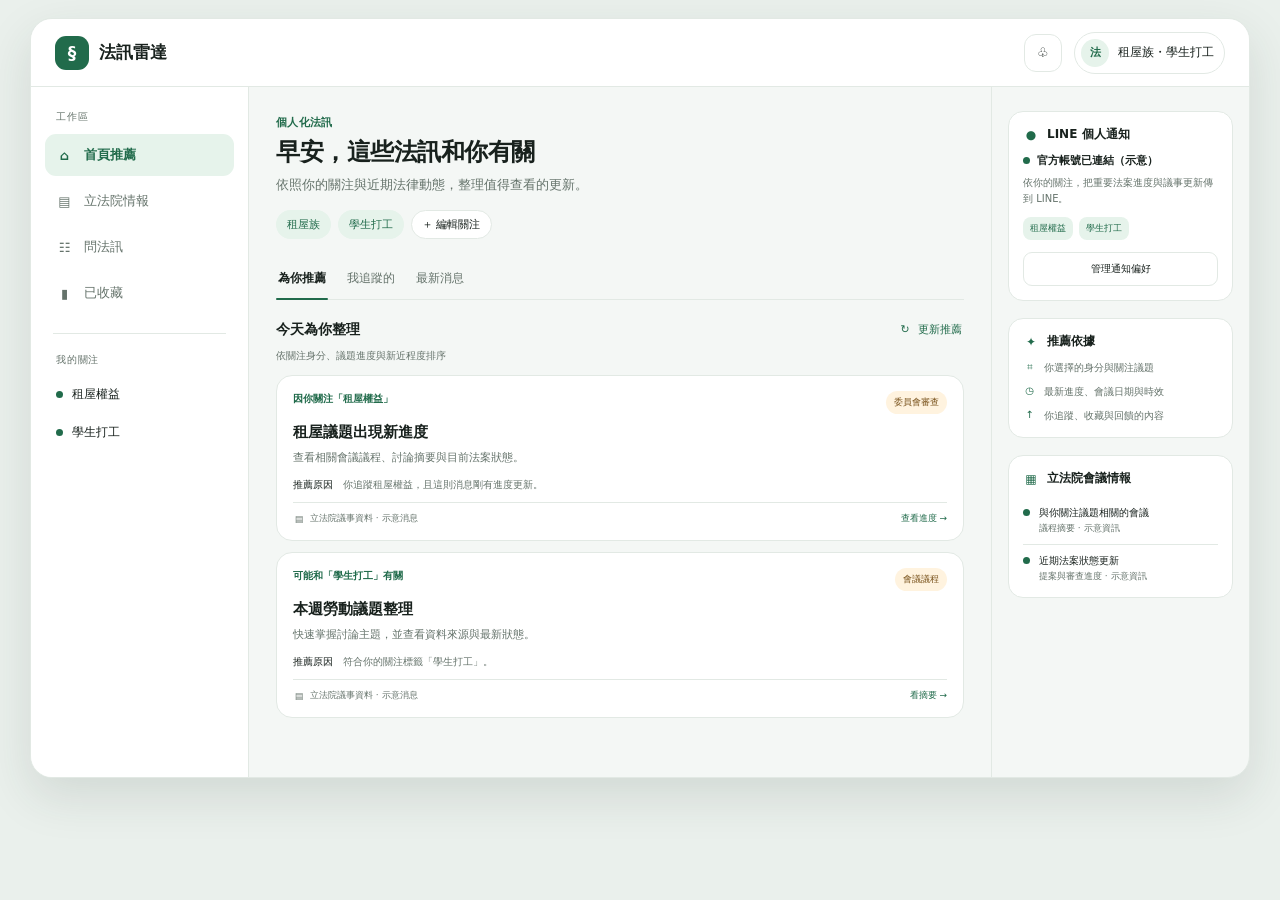
==== prototype/index.html @ 7b2cece6 "設定環境" ====
<!doctype html>
<html lang="zh-Hant">
<head>
  <meta charset="utf-8">
  <meta name="viewport" content="width=device-width, initial-scale=1">
  <title>法訊雷達｜個人化首頁原型</title>
  <style>
    :root { color-scheme: light dark; }
    body { margin: 0; min-width: 320px; background: light-dark(#eaf0ec, #111613); }
    i[data-lucide] { display: inline-flex; align-items: center; justify-content: center; font-style: normal; }
    i[data-lucide="scale"]::before { content: "§"; }
    i[data-lucide="bell"]::before { content: "♧"; }
    i[data-lucide="house"]::before { content: "⌂"; }
    i[data-lucide="landmark"]::before { content: "▤"; }
    i[data-lucide="messages-square"]::before { content: "☷"; }
    i[data-lucide="bookmark"]::before { content: "▮"; }
    i[data-lucide="rotate-cw"]::before { content: "↻"; }
    i[data-lucide="message-circle"]::before { content: "●"; }
    i[data-lucide="sparkles"]::before { content: "✦"; }
    i[data-lucide="tags"]::before { content: "⌗"; }
    i[data-lucide="clock-3"]::before { content: "◷"; }
    i[data-lucide="thumbs-up"]::before { content: "↑"; }
    i[data-lucide="calendar-days"]::before { content: "▦"; }
  </style>
</head>
<body>
<div id="law-feed-web-demo" class="viz-dotted-background" aria-label="法訊雷達網頁首頁示意">
  <style>
    #law-feed-web-demo {
      color-scheme: light dark;
      --lf-bg: light-dark(#f4f7f5, #151a18);
      --lf-surface: light-dark(#ffffff, #202724);
      --lf-text: light-dark(#18211d, #edf3ef);
      --lf-muted: light-dark(#65736b, #a5b2aa);
      --lf-line: light-dark(#e2e9e4, #35413a);
      --lf-accent: light-dark(#216b4b, #87d2a9);
      --lf-accent-soft: light-dark(#e6f3eb, #263d31);
      --lf-warm: light-dark(#fff3df, #473824);
      --lf-warm-text: light-dark(#775019, #f2cf91);
      box-sizing: border-box;
      padding: 18px 12px;
      color: var(--lf-text);
      font-family: Inter, "Noto Sans TC", system-ui, sans-serif;
    }
    #law-feed-web-demo *, #law-feed-web-demo *::before, #law-feed-web-demo *::after { box-sizing: border-box; }
    #law-feed-web-demo .app-shell {
      width: min(100%, 1220px);
      min-height: 760px;
      margin: 0 auto;
      display: grid;
      grid-template-columns: 218px minmax(0, 1fr) 258px;
      grid-template-rows: 68px 1fr;
      overflow: hidden;
      border: 1px solid var(--lf-line);
      border-radius: 22px;
      background: var(--lf-bg);
      box-shadow: 0 18px 48px light-dark(#26382e20, #00000050);
    }
    #law-feed-web-demo .topbar {
      grid-column: 1 / -1;
      display: flex;
      align-items: center;
      justify-content: space-between;
      gap: 18px;
      padding: 0 24px;
      border-bottom: 1px solid var(--lf-line);
      background: var(--lf-surface);
    }
    #law-feed-web-demo .brand { display: flex; align-items: center; gap: 10px; font-size: 17px; font-weight: 600; white-space: nowrap; }
    #law-feed-web-demo .brand-mark {
      width: 34px; height: 34px; display: grid; place-items: center;
      border-radius: 11px; background: var(--lf-accent); color: light-dark(#fff, #12271b);
    }
    #law-feed-web-demo .brand-mark i { width: 19px; height: 19px; }
    #law-feed-web-demo .topbar-right { display: flex; align-items: center; gap: 12px; }
    #law-feed-web-demo .account-chip {
      display: flex; align-items: center; gap: 9px; padding: 6px 10px 6px 6px;
      border: 1px solid var(--lf-line); border-radius: 999px; background: var(--lf-surface);
      font-size: 12px; white-space: nowrap;
    }
    #law-feed-web-demo .avatar {
      width: 28px; height: 28px; display: grid; place-items: center; border-radius: 50%;
      background: var(--lf-accent-soft); color: var(--lf-accent); font-size: 11px; font-weight: 600;
    }
    #law-feed-web-demo .icon-btn {
      min-width: 38px; min-height: 38px; display: inline-flex; align-items: center; justify-content: center;
      border: 1px solid var(--lf-line); border-radius: 12px; background: var(--lf-surface); color: var(--lf-text);
    }
    #law-feed-web-demo .icon-btn i { width: 17px; height: 17px; }
    #law-feed-web-demo .sidebar { grid-column: 1; grid-row: 2; padding: 23px 14px; border-right: 1px solid var(--lf-line); background: var(--lf-surface); }
    #law-feed-web-demo .side-label { margin: 0 11px 10px; color: var(--lf-muted); font-size: 10px; letter-spacing: .08em; }
    #law-feed-web-demo .side-nav { display: grid; gap: 4px; }
    #law-feed-web-demo .nav-item {
      min-height: 42px; display: flex; align-items: center; gap: 11px; padding: 0 11px;
      border-radius: 11px; color: var(--lf-muted); font-size: 13px;
    }
    #law-feed-web-demo .nav-item i { width: 17px; height: 17px; }
    #law-feed-web-demo .nav-item.active { background: var(--lf-accent-soft); color: var(--lf-accent); font-weight: 600; }
    #law-feed-web-demo .side-divider { height: 1px; margin: 19px 8px; background: var(--lf-line); }
    #law-feed-web-demo .side-topics { display: grid; gap: 3px; }
    #law-feed-web-demo .topic-link { display: flex; align-items: center; gap: 9px; padding: 9px 11px; color: var(--lf-text); font-size: 12px; }
    #law-feed-web-demo .topic-dot { width: 7px; height: 7px; border-radius: 50%; background: var(--lf-accent); }
    #law-feed-web-demo .feed { grid-column: 2; grid-row: 2; min-width: 0; padding: 28px 27px 30px; }
    #law-feed-web-demo .eyebrow { margin: 0 0 6px; color: var(--lf-accent); font-size: 11px; font-weight: 600; letter-spacing: .03em; }
    #law-feed-web-demo h1 { margin: 0; font-size: 24px; line-height: 1.4; letter-spacing: -.02em; }
    #law-feed-web-demo .subtitle { margin: 5px 0 15px; color: var(--lf-muted); font-size: 13px; line-height: 1.6; }
    #law-feed-web-demo .interest-row { display: flex; flex-wrap: wrap; gap: 7px; margin-bottom: 21px; }
    #law-feed-web-demo .chip {
      padding: 6px 10px; border: 1px solid var(--lf-line); border-radius: 999px;
      background: var(--lf-surface); color: var(--lf-text); font-size: 11px; white-space: nowrap;
    }
    #law-feed-web-demo .chip.active { border-color: transparent; background: var(--lf-accent-soft); color: var(--lf-accent); }
    #law-feed-web-demo .tabs { display: flex; align-items: center; gap: 17px; border-bottom: 1px solid var(--lf-line); margin-bottom: 15px; }
    #law-feed-web-demo .tab {
      position: relative; border: 0; padding: 10px 2px 12px; background: transparent;
      color: var(--lf-muted); font: inherit; font-size: 12px; white-space: nowrap;
    }
    #law-feed-web-demo .tab[aria-selected="true"] { color: var(--lf-text); font-weight: 600; }
    #law-feed-web-demo .tab[aria-selected="true"]::after {
      position: absolute; right: 0; bottom: -1px; left: 0; height: 2px;
      border-radius: 2px; background: var(--lf-accent); content: "";
    }
    #law-feed-web-demo .feed-toolbar { display: flex; align-items: center; justify-content: space-between; gap: 10px; margin: 0 0 5px; }
    #law-feed-web-demo .feed-heading { font-size: 14px; font-weight: 600; }
    #law-feed-web-demo .refresh {
      display: inline-flex; align-items: center; gap: 6px; border: 0; padding: 7px 2px;
      background: transparent; color: var(--lf-accent); font: inherit; font-size: 11px;
    }
    #law-feed-web-demo .refresh i { width: 14px; height: 14px; }
    #law-feed-web-demo .feed-note { min-height: 17px; margin: 0 0 9px; color: var(--lf-muted); font-size: 10px; }
    #law-feed-web-demo .news-card {
      margin-bottom: 11px; padding: 15px 16px; border: 1px solid var(--lf-line);
      border-radius: 16px; background: var(--lf-surface);
    }
    #law-feed-web-demo .card-top { display: flex; align-items: flex-start; justify-content: space-between; gap: 10px; }
    #law-feed-web-demo .match { color: var(--lf-accent); font-size: 10px; font-weight: 600; line-height: 1.5; }
    #law-feed-web-demo .status {
      flex: none; padding: 5px 8px; border-radius: 999px;
      background: var(--lf-warm); color: var(--lf-warm-text); font-size: 9px; white-space: nowrap;
    }
    #law-feed-web-demo .news-title { margin: 8px 0 5px; font-size: 15px; line-height: 1.45; font-weight: 600; }
    #law-feed-web-demo .summary { margin: 0; color: var(--lf-muted); font-size: 11px; line-height: 1.65; }
    #law-feed-web-demo .reason { margin: 10px 0 10px; color: var(--lf-muted); font-size: 10px; line-height: 1.5; }
    #law-feed-web-demo .reason strong { color: var(--lf-text); font-weight: 500; }
    #law-feed-web-demo .card-footer { display: flex; align-items: center; justify-content: space-between; gap: 10px; border-top: 1px solid var(--lf-line); padding-top: 9px; color: var(--lf-muted); font-size: 9px; }
    #law-feed-web-demo .source { display: flex; align-items: center; gap: 5px; min-width: 0; }
    #law-feed-web-demo .source i { width: 12px; height: 12px; flex: none; }
    #law-feed-web-demo .open-label { color: var(--lf-accent); white-space: nowrap; }
    #law-feed-web-demo .right-rail { grid-column: 3; grid-row: 2; padding: 24px 16px; border-left: 1px solid var(--lf-line); }
    #law-feed-web-demo .rail-section { margin-bottom: 17px; padding: 14px; border: 1px solid var(--lf-line); border-radius: 15px; background: var(--lf-surface); }
    #law-feed-web-demo .rail-head { display: flex; align-items: center; gap: 8px; margin-bottom: 10px; font-size: 12px; font-weight: 600; }
    #law-feed-web-demo .rail-head i { width: 16px; height: 16px; color: var(--lf-accent); }
    #law-feed-web-demo .line-status { display: flex; align-items: center; gap: 7px; margin-bottom: 7px; font-size: 11px; font-weight: 600; }
    #law-feed-web-demo .connected-dot { width: 7px; height: 7px; border-radius: 50%; background: var(--lf-accent); }
    #law-feed-web-demo .rail-copy { margin: 0 0 10px; color: var(--lf-muted); font-size: 10px; line-height: 1.6; }
    #law-feed-web-demo .notify-topics { display: flex; flex-wrap: wrap; gap: 6px; margin: 8px 0 12px; }
    #law-feed-web-demo .notify-topic { padding: 5px 7px; border-radius: 8px; background: var(--lf-accent-soft); color: var(--lf-accent); font-size: 9px; }
    #law-feed-web-demo .rail-action {
      width: 100%; min-height: 34px; border: 1px solid var(--lf-line); border-radius: 9px;
      background: var(--lf-surface); color: var(--lf-text); font: inherit; font-size: 10px;
    }
    #law-feed-web-demo .reason-list { display: grid; gap: 9px; }
    #law-feed-web-demo .reason-row { display: flex; align-items: flex-start; gap: 8px; color: var(--lf-muted); font-size: 10px; line-height: 1.5; }
    #law-feed-web-demo .reason-row i { width: 13px; height: 13px; flex: none; color: var(--lf-accent); }
    #law-feed-web-demo .agenda-row { display: flex; gap: 9px; padding: 8px 0; border-bottom: 1px solid var(--lf-line); }
    #law-feed-web-demo .agenda-row:last-child { border-bottom: 0; padding-bottom: 0; }
    #law-feed-web-demo .agenda-dot { width: 7px; height: 7px; flex: none; margin-top: 4px; border-radius: 50%; background: var(--lf-accent); }
    #law-feed-web-demo .agenda-text { font-size: 10px; line-height: 1.5; }
    #law-feed-web-demo .agenda-meta { display: block; margin-top: 2px; color: var(--lf-muted); font-size: 9px; }
    @media (max-width: 900px) {
      #law-feed-web-demo .app-shell { grid-template-columns: 176px minmax(0, 1fr); grid-template-rows: 66px auto auto; }
      #law-feed-web-demo .sidebar { grid-row: 2 / span 2; }
      #law-feed-web-demo .feed { grid-column: 2; grid-row: 2; padding: 24px 20px; }
      #law-feed-web-demo .right-rail { grid-column: 2; grid-row: 3; display: grid; grid-template-columns: repeat(2, minmax(0, 1fr)); gap: 10px; padding: 0 20px 20px; border-left: 0; border-top: 1px solid var(--lf-line); }
      #law-feed-web-demo .rail-section { margin: 12px 0 0; }
    }
    @media (max-width: 600px) {
      #law-feed-web-demo { padding: 6px 0; }
      #law-feed-web-demo .app-shell { grid-template-columns: minmax(0, 1fr); grid-template-rows: auto auto auto auto; border-radius: 16px; }
      #law-feed-web-demo .topbar { grid-column: 1; flex-wrap: wrap; gap: 10px; padding: 12px 15px; }
      #law-feed-web-demo .topbar-right { gap: 7px; }
      #law-feed-web-demo .account-chip { font-size: 10px; }
      #law-feed-web-demo .sidebar { grid-column: 1; grid-row: 2; padding: 8px 10px; border-right: 0; border-bottom: 1px solid var(--lf-line); }
      #law-feed-web-demo .side-label, #law-feed-web-demo .side-divider, #law-feed-web-demo .side-topics { display: none; }
      #law-feed-web-demo .side-nav { display: flex; gap: 4px; overflow-x: auto; }
      #law-feed-web-demo .nav-item { min-height: 38px; padding: 0 9px; gap: 6px; white-space: nowrap; font-size: 11px; }
      #law-feed-web-demo .nav-item i { width: 15px; height: 15px; }
      #law-feed-web-demo .feed { grid-column: 1; grid-row: 3; padding: 19px 14px 12px; }
      #law-feed-web-demo .right-rail { grid-column: 1; grid-row: 4; grid-template-columns: minmax(0, 1fr); padding: 12px 14px 18px; border-top: 1px solid var(--lf-line); }
      #law-feed-web-demo .rail-section { margin: 0; }
      #law-feed-web-demo h1 { font-size: 21px; }
    }
  </style>

  <div class="app-shell">
    <header class="topbar">
      <div class="brand"><span class="brand-mark"><i data-lucide="scale" aria-hidden="true"></i></span><span>法訊雷達</span></div>
      <div class="topbar-right">
        <button class="icon-btn" type="button" aria-label="通知"><i data-lucide="bell" aria-hidden="true"></i></button>
        <div class="account-chip"><span class="avatar">法</span><span>租屋族・學生打工</span></div>
      </div>
    </header>

    <aside class="sidebar" aria-label="主要導覽">
      <p class="side-label">工作區</p>
      <nav class="side-nav">
        <div class="nav-item active"><i data-lucide="house" aria-hidden="true"></i><span>首頁推薦</span></div>
        <div class="nav-item"><i data-lucide="landmark" aria-hidden="true"></i><span>立法院情報</span></div>
        <div class="nav-item"><i data-lucide="messages-square" aria-hidden="true"></i><span>問法訊</span></div>
        <div class="nav-item"><i data-lucide="bookmark" aria-hidden="true"></i><span>已收藏</span></div>
      </nav>
      <div class="side-divider"></div>
      <p class="side-label">我的關注</p>
      <div class="side-topics">
        <div class="topic-link"><span class="topic-dot"></span><span>租屋權益</span></div>
        <div class="topic-link"><span class="topic-dot"></span><span>學生打工</span></div>
      </div>
    </aside>

    <main class="feed">
      <p class="eyebrow">個人化法訊</p>
      <h1>早安，這些法訊和你有關</h1>
      <p class="subtitle">依照你的關注與近期法律動態，整理值得查看的更新。</p>
      <div class="interest-row" aria-label="目前關注的身分與議題">
        <span class="chip active">租屋族</span>
        <span class="chip active">學生打工</span>
        <span class="chip">＋ 編輯關注</span>
      </div>

      <div class="tabs" role="tablist" aria-label="法訊排序方式">
        <button class="tab" id="tab-recommended" type="button" role="tab" aria-controls="feed-panel" aria-selected="true" data-feed-mode="recommended">為你推薦</button>
        <button class="tab" id="tab-following" type="button" role="tab" aria-controls="feed-panel" aria-selected="false" data-feed-mode="following">我追蹤的</button>
        <button class="tab" id="tab-latest" type="button" role="tab" aria-controls="feed-panel" aria-selected="false" data-feed-mode="latest">最新消息</button>
      </div>
      <div class="feed-toolbar">
        <span class="feed-heading" id="feed-heading">今天為你整理</span>
        <button class="refresh" id="feed-refresh" type="button"><i data-lucide="rotate-cw" aria-hidden="true"></i>更新推薦</button>
      </div>
      <div class="feed-note" id="feed-note" aria-live="polite">依關注身分、議題進度與新近程度排序</div>

      <section id="feed-items" role="tabpanel" aria-labelledby="tab-recommended" aria-label="個人化消息">
        <article class="news-card">
          <div class="card-top"><span class="match">因你關注「租屋權益」</span><span class="status">委員會審查</span></div>
          <h2 class="news-title">租屋議題出現新進度</h2>
          <p class="summary">查看相關會議議程、討論摘要與目前法案狀態。</p>
          <p class="reason"><strong>推薦原因</strong>　你追蹤租屋權益，且這則消息剛有進度更新。</p>
          <div class="card-footer"><span class="source"><i data-lucide="landmark" aria-hidden="true"></i>立法院議事資料 · 示意消息</span><span class="open-label">查看進度 →</span></div>
        </article>
        <article class="news-card">
          <div class="card-top"><span class="match">可能和「學生打工」有關</span><span class="status">會議議程</span></div>
          <h2 class="news-title">本週勞動議題整理</h2>
          <p class="summary">快速掌握討論主題，並查看資料來源與最新狀態。</p>
          <p class="reason"><strong>推薦原因</strong>　符合你的關注標籤「學生打工」。</p>
          <div class="card-footer"><span class="source"><i data-lucide="landmark" aria-hidden="true"></i>立法院議事資料 · 示意消息</span><span class="open-label">看摘要 →</span></div>
        </article>
      </section>
    </main>

    <aside class="right-rail" aria-label="個人化工具與提醒">
      <section class="rail-section">
        <div class="rail-head"><i data-lucide="message-circle" aria-hidden="true"></i><span>LINE 個人通知</span></div>
        <div class="line-status"><span class="connected-dot"></span><span>官方帳號已連結（示意）</span></div>
        <p class="rail-copy">依你的關注，把重要法案進度與議事更新傳到 LINE。</p>
        <div class="notify-topics"><span class="notify-topic">租屋權益</span><span class="notify-topic">學生打工</span></div>
        <button class="rail-action" type="button">管理通知偏好</button>
      </section>

      <section class="rail-section">
        <div class="rail-head"><i data-lucide="sparkles" aria-hidden="true"></i><span>推薦依據</span></div>
        <div class="reason-list">
          <div class="reason-row"><i data-lucide="tags" aria-hidden="true"></i><span>你選擇的身分與關注議題</span></div>
          <div class="reason-row"><i data-lucide="clock-3" aria-hidden="true"></i><span>最新進度、會議日期與時效</span></div>
          <div class="reason-row"><i data-lucide="thumbs-up" aria-hidden="true"></i><span>你追蹤、收藏與回饋的內容</span></div>
        </div>
      </section>

      <section class="rail-section">
        <div class="rail-head"><i data-lucide="calendar-days" aria-hidden="true"></i><span>立法院會議情報</span></div>
        <div class="agenda-row"><span class="agenda-dot"></span><div class="agenda-text">與你關注議題相關的會議<span class="agenda-meta">議程摘要 · 示意資訊</span></div></div>
        <div class="agenda-row"><span class="agenda-dot"></span><div class="agenda-text">近期法案狀態更新<span class="agenda-meta">提案與審查進度 · 示意資訊</span></div></div>
      </section>
    </aside>
  </div>

  <script>
    const root = document.getElementById("law-feed-web-demo");
    const feedCards = Array.from(root.querySelectorAll(".news-card"));
    const feedTabs = Array.from(root.querySelectorAll("[data-feed-mode]"));
    const feedHeading = root.querySelector("#feed-heading");
    const feedNote = root.querySelector("#feed-note");
    let activeMode = "recommended";
    let refreshIndex = 0;

    const feeds = {
      recommended: {
        heading: "今天為你整理",
        note: "依關注身分、議題進度與新近程度排序",
        cards: [
          [
            ["因你關注「租屋權益」", "委員會審查", "租屋議題出現新進度", "查看相關會議議程、討論摘要與目前法案狀態。", "你追蹤租屋權益，且這則消息剛有進度更新。", "立法院議事資料 · 示意消息", "查看進度 →"],
            ["可能和「學生打工」有關", "會議議程", "本週勞動議題整理", "快速掌握討論主題，並查看資料來源與最新狀態。", "符合你的關注標籤「學生打工」。", "立法院議事資料 · 示意消息", "看摘要 →"]
          ],
          [
            ["可能和「學生打工」有關", "最新資料", "打工族關注議題有新資料", "整理相關議題進度，附會議摘要與可追溯來源。", "你關注學生打工，且最近閱讀過勞動議題。", "立法院議事資料 · 示意消息", "查看進度 →"],
            ["因你關注「租屋權益」", "近期討論", "租屋相關會議重點整理", "查看會議討論主題，以及提案目前進行到哪個階段。", "符合你的租屋關注，且近期有相關會議。", "立法院議事資料 · 示意消息", "看摘要 →"]
          ]
        ]
      },
      following: {
        heading: "你追蹤的議題",
        note: "只顯示你主動追蹤的身分與議題",
        cards: [[
          ["你追蹤的「租屋權益」", "進度更新", "租屋議題出現新進度", "查看相關會議議程、討論摘要與目前法案狀態。", "這是你主動追蹤的議題。", "立法院議事資料 · 示意消息", "查看進度 →"],
          ["你追蹤的「學生打工」", "會議議程", "本週勞動議題整理", "快速掌握討論主題，並查看資料來源與最新狀態。", "這是你主動追蹤的議題。", "立法院議事資料 · 示意消息", "看摘要 →"]
        ]]
      },
      latest: {
        heading: "最新法訊",
        note: "按發布時間排列，保留與你的標籤關聯提示",
        cards: [[
          ["最新發布 · 可能和你有關", "最新消息", "近期立法院議程整理", "查看最新議程摘要，確認議題、會議與官方資料。", "其中部分內容與你追蹤的議題相符。", "立法院議事資料 · 示意消息", "看摘要 →"],
          ["最新發布 · 租屋權益", "狀態更新", "相關提案狀態有更新", "查看提案目前進度，以及會議資料與來源。", "你追蹤了租屋權益。", "立法院議事資料 · 示意消息", "查看進度 →"]
        ]]
      }
    };

    function renderFeed() {
      const feed = feeds[activeMode];
      const items = feed.cards[refreshIndex % feed.cards.length];
      feedHeading.textContent = feed.heading;
      feedNote.textContent = feed.note;
      feedCards.forEach((card, index) => {
        const item = items[index];
        card.querySelector(".match").textContent = item[0];
        card.querySelector(".status").textContent = item[1];
        card.querySelector(".news-title").textContent = item[2];
        card.querySelector(".summary").textContent = item[3];
        card.querySelector(".reason").innerHTML = "<strong>推薦原因</strong>　" + item[4];
        card.querySelector(".source").lastChild.textContent = item[5];
        card.querySelector(".open-label").textContent = item[6];
      });
    }

    function syncTabs() {
      feedTabs.forEach((tab) => tab.setAttribute("aria-selected", String(tab.dataset.feedMode === activeMode)));
      root.querySelector("#feed-items").setAttribute("aria-labelledby", "tab-" + activeMode);
    }

    function restoreState(state) {
      const model = state && state.modelContent;
      if (!model || typeof model !== "object") return;
      if (feeds[model.activeMode]) activeMode = model.activeMode;
      if (Number.isInteger(model.refreshIndex) && model.refreshIndex >= 0) refreshIndex = model.refreshIndex;
      syncTabs();
      renderFeed();
    }

    function saveState() {
      if (window.openai && typeof window.openai.setWidgetState === "function") {
        window.openai.setWidgetState({
          modelContent: { activeMode, refreshIndex },
          privateContent: null
        }).catch(() => {});
      }
    }

    feedTabs.forEach((tab) => {
      tab.addEventListener("click", () => {
        activeMode = tab.dataset.feedMode;
        refreshIndex = 0;
        syncTabs();
        renderFeed();
        saveState();
      });
    });

    root.querySelector("#feed-refresh").addEventListener("click", () => {
      refreshIndex += 1;
      renderFeed();
      feedNote.textContent = "已重新整理：" + feeds[activeMode].note;
      saveState();
    });
    renderFeed();
    if (window.openai && window.openai.widgetState) restoreState(window.openai.widgetState);
    window.addEventListener("openai:set_globals", (event) => {
      const state = event.detail && event.detail.globals && event.detail.globals.widgetState;
      if (state) restoreState(state);
    });
  </script>
</div>
</body>
</html>
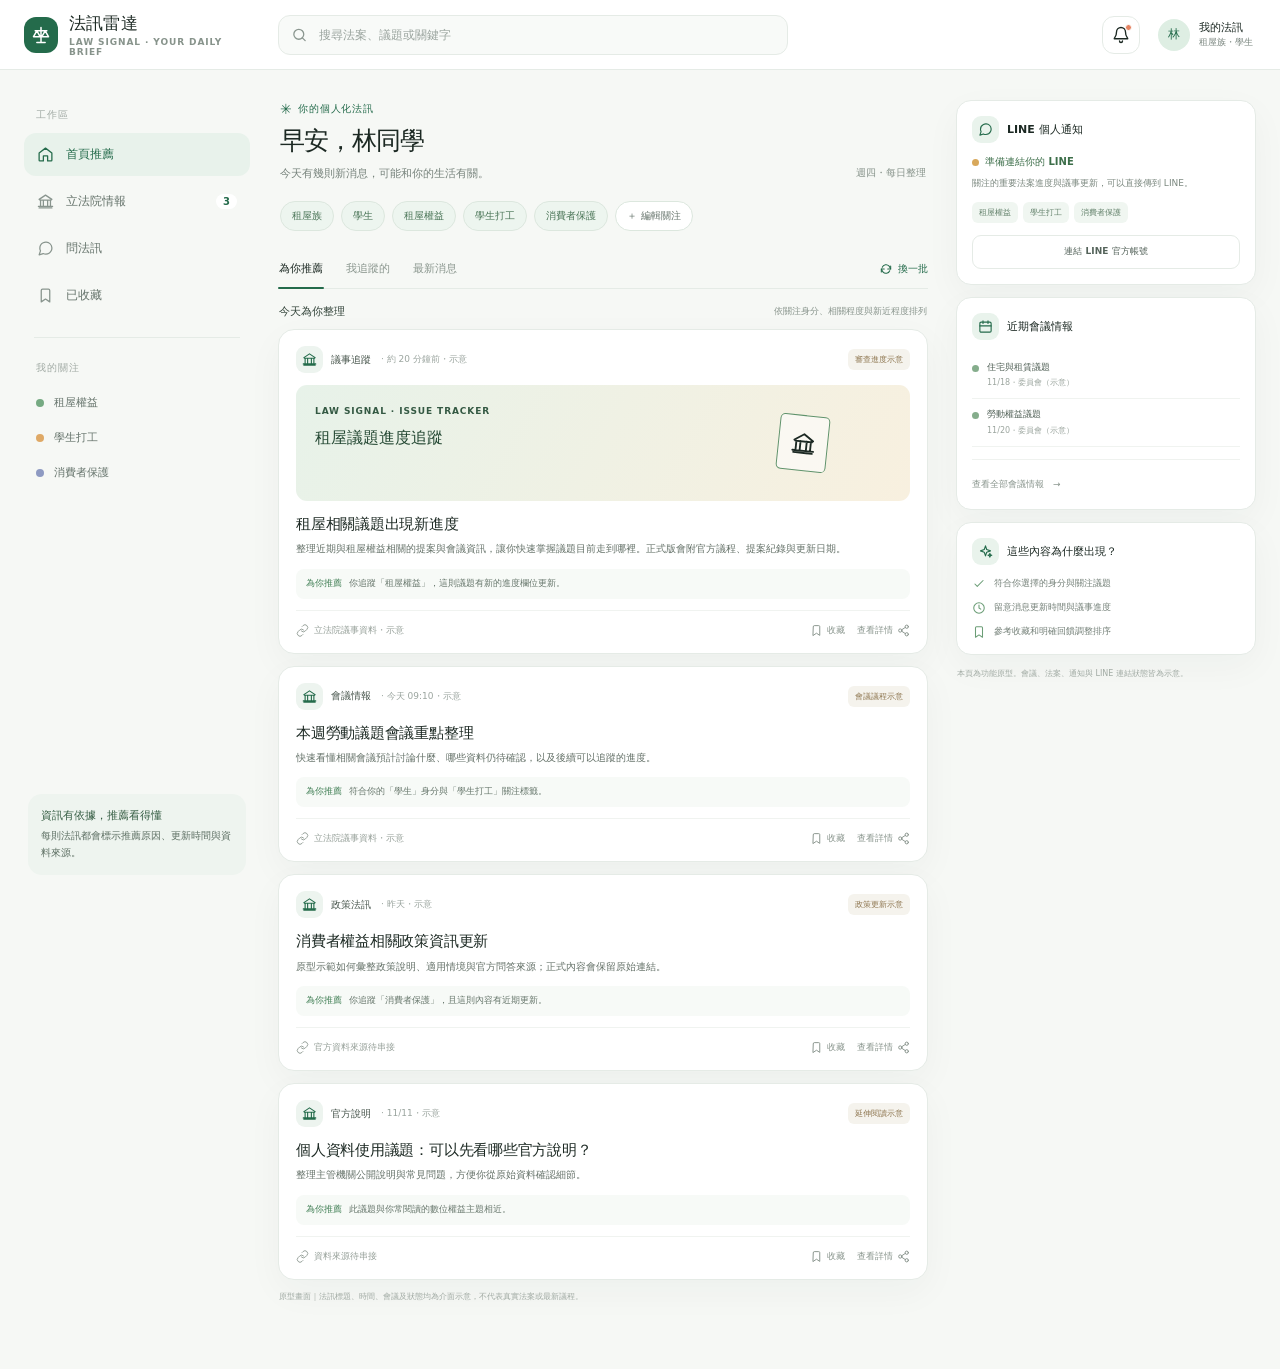
==== commit 57696931: "Build interactive Law Signal web prototype" ====
--- a/prototype/index.html
+++ b/prototype/index.html
@@ -3,390 +3,153 @@
 <head>
   <meta charset="utf-8">
   <meta name="viewport" content="width=device-width, initial-scale=1">
-  <title>法訊雷達｜個人化首頁原型</title>
+  <meta name="theme-color" content="#f6f8f5">
+  <title>法訊雷達｜你的個人化法訊首頁</title>
   <style>
-    :root { color-scheme: light dark; }
-    body { margin: 0; min-width: 320px; background: light-dark(#eaf0ec, #111613); }
-    i[data-lucide] { display: inline-flex; align-items: center; justify-content: center; font-style: normal; }
-    i[data-lucide="scale"]::before { content: "§"; }
-    i[data-lucide="bell"]::before { content: "♧"; }
-    i[data-lucide="house"]::before { content: "⌂"; }
-    i[data-lucide="landmark"]::before { content: "▤"; }
-    i[data-lucide="messages-square"]::before { content: "☷"; }
-    i[data-lucide="bookmark"]::before { content: "▮"; }
-    i[data-lucide="rotate-cw"]::before { content: "↻"; }
-    i[data-lucide="message-circle"]::before { content: "●"; }
-    i[data-lucide="sparkles"]::before { content: "✦"; }
-    i[data-lucide="tags"]::before { content: "⌗"; }
-    i[data-lucide="clock-3"]::before { content: "◷"; }
-    i[data-lucide="thumbs-up"]::before { content: "↑"; }
-    i[data-lucide="calendar-days"]::before { content: "▦"; }
+    :root{font-family:Inter,"Noto Sans TC","PingFang TC",system-ui,sans-serif;color:#1c2923;background:#f6f8f5;font-synthesis:none;text-rendering:optimizeLegibility;--ink:#1c2923;--muted:#77837c;--line:#e5ebe6;--paper:#fff;--canvas:#f6f8f5;--green:#246b4b;--green2:#e9f3ec;--mint:#ccebd7;--yellow:#f4c875;--shadow:0 12px 36px #203b2b0a}
+    *{box-sizing:border-box}body{margin:0;min-width:320px;background:var(--canvas)}button,input,textarea{font:inherit}button{cursor:pointer;color:inherit}button:focus-visible,input:focus-visible,textarea:focus-visible{outline:3px solid #72b78c;outline-offset:2px}svg{display:block;width:18px;height:18px;fill:none;stroke:currentColor;stroke-width:1.8;stroke-linecap:round;stroke-linejoin:round}.app{min-height:100vh}.topbar{height:70px;position:sticky;top:0;z-index:20;background:#ffffffed;backdrop-filter:blur(16px);border-bottom:1px solid var(--line);display:flex;align-items:center;gap:28px;padding:0 max(24px,calc((100vw - 1460px)/2))}.brand{width:226px;flex:none;display:flex;align-items:center;gap:11px;color:var(--ink);font-size:17px;font-weight:750;letter-spacing:.01em}.brand-mark{width:36px;height:36px;border-radius:12px;background:var(--green);color:#fff;display:grid;place-items:center}.brand-mark svg{width:20px;height:20px}.brand small{display:block;font-size:9px;letter-spacing:.1em;color:#87938b;font-weight:650;margin-top:2px}.searchbox{height:40px;max-width:510px;flex:1;position:relative}.searchbox svg{position:absolute;left:13px;top:11px;color:#8a968f;width:17px}.searchbox input{width:100%;height:100%;border:1px solid var(--line);background:#f8faf8;border-radius:12px;padding:0 16px 0 40px;font-size:12px;color:var(--ink)}.searchbox input::placeholder{color:#9aa49e}.top-actions{margin-left:auto;display:flex;align-items:center;gap:10px}.icon-button{width:38px;height:38px;border:1px solid var(--line);border-radius:12px;background:#fff;display:grid;place-items:center;position:relative}.icon-button:hover,.quiet-button:hover{background:#f1f6f2}.unread{position:absolute;right:7px;top:7px;width:7px;height:7px;background:#e58462;border:1px solid #fff;border-radius:50%}.profile-button{height:40px;border:0;background:transparent;display:flex;align-items:center;gap:9px;padding:0 3px 0 8px}.avatar{width:32px;height:32px;border-radius:50%;display:grid;place-items:center;background:#deeee3;color:var(--green);font-size:12px;font-weight:750}.profile-copy{text-align:left;font-size:11px;font-weight:700;line-height:1.35}.profile-copy span{display:block;color:var(--muted);font-size:9px;font-weight:500}.layout{width:min(1460px,100%);margin:0 auto;display:grid;grid-template-columns:226px minmax(0,650px) 300px;justify-content:center;gap:28px;padding:27px 24px 56px}.sidebar{position:sticky;top:96px;align-self:start;min-height:calc(100vh - 122px);display:flex;flex-direction:column}.side-label{font-size:10px;font-weight:700;color:#a1aaa4;letter-spacing:.1em;margin:11px 12px}.nav-list{display:grid;gap:4px}.nav-link{width:100%;display:flex;align-items:center;gap:12px;min-height:43px;padding:0 13px;border:0;border-radius:12px;background:transparent;text-align:left;color:#66746c;font-size:12px;font-weight:550}.nav-link svg{width:17px;height:17px;color:#89958e}.nav-link:hover{background:#edf3ee;color:var(--ink)}.nav-link.active{background:#e8f2eb;color:var(--green);font-weight:700}.nav-link.active svg{color:var(--green)}.nav-count{margin-left:auto;padding:2px 7px;background:#fff;border-radius:99px;color:var(--green);font-size:10px}.side-divider{height:1px;background:var(--line);margin:20px 10px 12px}.topic-shortcuts{display:grid;gap:2px}.topic-shortcut{display:flex;align-items:center;gap:10px;padding:9px 12px;color:#65736b;font-size:11px}.topic-color{width:8px;height:8px;border-radius:50%;background:#76aa82}.topic-shortcut:nth-child(2) .topic-color{background:#dfa966}.topic-shortcut:nth-child(3) .topic-color{background:#8e9ac2}.sidebar-spacer{flex:1}.sidebar-note{margin:18px 4px 0;padding:13px 13px 14px;background:#eef4ef;border-radius:14px;color:#5e7064;font-size:10px;line-height:1.65}.sidebar-note strong{display:block;color:#355d43;font-size:11px;margin-bottom:3px}.main{min-width:0}.view{display:none}.view.active{display:block}.welcome{padding:4px 2px 0}.eyebrow{display:flex;align-items:center;gap:6px;color:var(--green);font-size:10px;font-weight:750;letter-spacing:.07em}.eyebrow .sparkle{font-size:14px}.welcome-row{display:flex;justify-content:space-between;align-items:flex-end;gap:16px;margin-top:7px}.welcome h1{margin:0;font-size:25px;letter-spacing:-.04em;line-height:1.36;font-weight:760}.subcopy{margin:7px 0 0;color:var(--muted);font-size:11px;line-height:1.65}.date-label{flex:none;color:#87938b;font-size:10px;padding-bottom:3px}.identity-row{display:flex;align-items:center;gap:7px;overflow:auto;scrollbar-width:none;margin:18px 0 19px}.identity-row::-webkit-scrollbar{display:none}.pill{white-space:nowrap;border:1px solid #dce7de;color:#497456;background:#edf5ef;border-radius:30px;padding:7px 11px;font-size:10px;font-weight:650}.pill.subtle{background:#fff;color:#76837a;border-color:var(--line)}.pill.add{display:inline-flex;align-items:center;gap:4px;color:#68766e;background:#fff}.pill.add:hover{border-color:#a9cbb2;color:var(--green)}.feed-toolbar{display:flex;justify-content:space-between;align-items:center;border-bottom:1px solid var(--line);margin-bottom:15px}.tabs{display:flex;align-items:center;gap:21px}.tab{position:relative;border:0;background:transparent;padding:11px 1px 12px;color:#8a968e;font-size:11px;font-weight:600}.tab.selected{color:var(--ink);font-weight:750}.tab.selected:after{content:"";position:absolute;height:2px;bottom:-1px;left:0;right:0;background:var(--green);border-radius:4px}.refresh-button{border:0;background:transparent;color:var(--green);font-size:10px;font-weight:650;display:flex;align-items:center;gap:5px;padding:8px 0}.refresh-button svg{width:14px;height:14px}.feed-caption{display:flex;justify-content:space-between;align-items:center;margin:0 1px 10px;color:#88948c;font-size:9px}.feed-caption strong{font-size:11px;color:#33443a;font-weight:700}.feed-list{display:grid;gap:12px}.story{background:var(--paper);border:1px solid var(--line);border-radius:16px;padding:16px 17px 13px;box-shadow:var(--shadow);transition:transform .16s ease,border-color .16s ease}.story:hover{transform:translateY(-1px);border-color:#cbdace}.story-top{display:flex;align-items:center;gap:8px;min-width:0}.source-avatar{width:27px;height:27px;flex:none;display:grid;place-items:center;border-radius:9px;background:#edf4ef;color:var(--green)}.source-avatar svg{width:15px;height:15px}.source-name{font-size:10px;font-weight:700;color:#48564d}.story-time{color:#9aa49e;font-size:9px;margin-left:2px}.more-button{border:0;background:transparent;color:#9ba59e;margin-left:auto;padding:3px}.more-button svg{width:16px;height:16px}.story-tag{margin-left:auto;flex:none;background:#f5f3ed;color:#8e7650;border-radius:6px;padding:5px 7px;font-size:8px;font-weight:650}.story-title{font-size:15px;line-height:1.48;letter-spacing:-.015em;margin:12px 0 5px;font-weight:740}.story-summary{font-size:10px;color:#647168;line-height:1.75;margin:0}.relevance{margin-top:11px;background:#f7faf7;border-radius:8px;padding:8px 10px;display:flex;gap:7px;color:#66766b;font-size:9px;line-height:1.55}.relevance b{flex:none;color:#438057;font-weight:700}.story-meta{display:flex;align-items:center;justify-content:space-between;gap:10px;margin-top:11px;padding-top:10px;border-top:1px solid #f0f3f0;color:#96a099;font-size:9px}.source-meta{display:flex;align-items:center;gap:5px;min-width:0}.source-meta svg{width:13px;height:13px;flex:none}.source-meta span{overflow:hidden;text-overflow:ellipsis;white-space:nowrap}.story-actions{display:flex;align-items:center;gap:12px;flex:none}.text-action{border:0;background:transparent;color:#89958d;font-size:9px;padding:3px 0;display:inline-flex;align-items:center;gap:4px}.text-action svg{width:13px;height:13px}.text-action:hover,.text-action.saved{color:var(--green)}.story-hero{margin:12px 0 0;height:116px;border-radius:11px;overflow:hidden;position:relative;background:linear-gradient(120deg,#e7f2e9,#f8f0df)}.hero-shape{position:absolute;inset:0;display:flex;align-items:center;justify-content:flex-end;padding:0 27px;color:#367750}.hero-shape:before,.hero-shape:after{content:"";position:absolute;border:1px solid #97bea1;border-radius:50%}.hero-shape:before{width:148px;height:148px;right:42px;top:-54px}.hero-shape:after{width:102px;height:102px;right:65px;top:-30px}.hero-label{position:absolute;left:19px;top:21px;color:#345943;font-size:9px;letter-spacing:.1em;font-weight:750}.hero-title{position:absolute;left:19px;top:43px;color:#244833;font-size:16px;font-weight:750}.hero-mark{position:absolute;right:82px;top:30px;width:50px;height:56px;border:1.5px solid #60936c;border-radius:5px;background:#ffffff90;transform:rotate(6deg);display:grid;place-items:center}.hero-mark svg{width:25px;height:25px}.rail{padding-top:3px}.rail-card{background:#fff;border:1px solid var(--line);border-radius:15px;padding:15px;margin-bottom:12px;box-shadow:var(--shadow)}.rail-title{display:flex;align-items:center;gap:8px;font-size:11px;font-weight:750;margin:0 0 12px}.rail-icon{width:27px;height:27px;border-radius:9px;background:var(--green2);color:var(--green);display:grid;place-items:center}.rail-icon svg{width:15px;height:15px}.line-connected{display:flex;align-items:center;gap:6px;font-size:10px;font-weight:700;color:#3c6e49}.status-dot{width:7px;height:7px;border-radius:99px;background:#5da66e}.rail-copy{margin:7px 0 11px;color:#7a877e;font-size:9px;line-height:1.65}.notify-chips{display:flex;gap:5px;flex-wrap:wrap;margin-bottom:12px}.notify-chip{padding:5px 7px;border-radius:6px;background:#f0f6f1;color:#62806a;font-size:8px}.outline-button,.solid-button{width:100%;min-height:34px;border:1px solid var(--line);border-radius:9px;background:#fff;color:#54635a;font-size:9px;font-weight:650}.outline-button:hover{border-color:#b9d1bf;color:var(--green)}.solid-button{background:var(--green);border-color:var(--green);color:#fff}.solid-button:hover{background:#1d5d3f}.rail-divider{height:1px;background:#eff2ef;margin:12px 0}.agenda-item{display:flex;gap:8px;padding:9px 0;border-bottom:1px solid #f0f3f0}.agenda-item:last-child{padding-bottom:0;border-bottom:0}.agenda-dot{width:7px;height:7px;border-radius:50%;background:#85ad8c;flex:none;margin-top:4px}.agenda-name{font-size:9px;line-height:1.5;color:#4f5f55}.agenda-date{display:block;margin-top:3px;color:#9ba59e;font-size:8px}.reason-list{display:grid;gap:10px}.reason-item{display:flex;align-items:flex-start;gap:8px;color:#748078;font-size:9px;line-height:1.5}.reason-item svg{width:14px;height:14px;flex:none;color:#6b9d76}.fine-print{font-size:8px;line-height:1.65;color:#a0aaa3;margin:10px 1px}.page-heading{margin:6px 0 16px}.page-heading h1{font-size:23px;line-height:1.4;margin:0;letter-spacing:-.035em}.page-heading p{font-size:11px;color:var(--muted);line-height:1.65;margin:5px 0 0}.section-card{background:#fff;border:1px solid var(--line);border-radius:15px;padding:17px;margin:12px 0;box-shadow:var(--shadow)}.section-card h2{margin:0 0 5px;font-size:13px}.section-card p{color:#78847c;font-size:10px;line-height:1.7;margin:0}.section-toolbar{display:flex;align-items:center;justify-content:space-between;gap:10px;margin-bottom:10px}.section-toolbar h2{margin:0}.select-small{padding:7px 9px;border:1px solid var(--line);border-radius:8px;background:#fff;color:#637068;font-size:9px}.agenda-list,.bill-list{display:grid}.agenda-line,.bill-line{display:flex;gap:12px;align-items:flex-start;padding:13px 0;border-top:1px solid #eff2ef}.agenda-datebox{width:44px;flex:none;text-align:center;background:#f1f6f1;border-radius:9px;padding:7px 2px;color:#477452;font-size:9px;font-weight:700}.agenda-datebox span{display:block;color:#8a998d;font-size:8px;margin-top:2px;font-weight:500}.agenda-line h3,.bill-line h3{margin:0 0 4px;font-size:10px;line-height:1.55}.agenda-line p,.bill-line p{margin:0;color:#839087;font-size:9px;line-height:1.55}.status-label{display:inline-flex;margin-top:6px;padding:4px 6px;border-radius:5px;background:#f5f3ed;color:#92794e;font-size:8px}.status-label.green{background:#edf5ef;color:#5a8762}.info-banner{padding:11px 13px;background:#f1f6f1;border-radius:10px;color:#6e7c72;font-size:9px;line-height:1.6;margin-bottom:12px}.chat-wrap{min-height:510px;display:flex;flex-direction:column;background:white;border:1px solid var(--line);border-radius:16px;overflow:hidden;box-shadow:var(--shadow)}.chat-head{padding:15px 17px;display:flex;align-items:center;gap:10px;border-bottom:1px solid #eff2ef}.bot-icon{width:34px;height:34px;display:grid;place-items:center;border-radius:11px;background:#e9f3ec;color:var(--green)}.bot-icon svg{width:18px;height:18px}.chat-head strong{font-size:11px}.chat-head small{display:block;color:#89958d;font-size:9px;margin-top:3px}.chat-log{padding:18px;flex:1;display:flex;flex-direction:column;gap:13px}.chat-welcome{max-width:86%;padding:12px 13px;border-radius:4px 12px 12px 12px;background:#f2f6f2;color:#5a685f;font-size:10px;line-height:1.75}.chat-welcome b{display:block;font-size:11px;color:#34483a;margin-bottom:3px}.prompt-row{display:flex;flex-wrap:wrap;gap:6px;margin-top:3px}.prompt-chip{padding:7px 9px;background:#fff;border:1px solid var(--line);border-radius:99px;color:#5c7462;font-size:9px}.prompt-chip:hover{background:#eff6f0}.chat-message{max-width:86%;align-self:flex-end;padding:10px 12px;background:#e8f2eb;border-radius:12px 4px 12px 12px;font-size:10px;line-height:1.7;color:#395744}.chat-answer{max-width:92%;padding:12px 13px;background:#f2f6f2;border-radius:4px 12px 12px 12px;color:#5b6b60;font-size:10px;line-height:1.75}.answer-source{display:block;border-top:1px solid #e2eae3;margin-top:9px;padding-top:8px;color:#4d7959;font-size:9px}.chat-compose{padding:12px;border-top:1px solid #eff2ef;display:flex;gap:8px}.chat-compose input{min-width:0;flex:1;height:38px;border:1px solid var(--line);border-radius:10px;padding:0 12px;font-size:10px}.send-button{width:39px;height:38px;border:0;border-radius:10px;background:var(--green);color:#fff;display:grid;place-items:center}.send-button svg{width:16px;height:16px}.chat-disclaimer{padding:0 15px 12px;text-align:center;color:#a0aaa3;font-size:8px}.saved-empty{padding:48px 20px;text-align:center;background:white;border:1px dashed #d7e2d9;border-radius:15px;color:#849087}.saved-empty svg{width:26px;height:26px;margin:0 auto 10px;color:#7ca287}.saved-empty strong{display:block;color:#53635a;font-size:12px;margin-bottom:5px}.saved-empty p{margin:0;font-size:9px}.settings-grid{display:grid;grid-template-columns:1fr 1fr;gap:12px}.setting-tile{padding:13px;border:1px solid var(--line);border-radius:12px;background:#fff}.setting-tile strong{font-size:10px;display:block;margin-bottom:4px}.setting-tile span{font-size:9px;color:#839087;line-height:1.5}.switch-row{display:flex;align-items:center;justify-content:space-between;gap:10px;padding:12px 0;border-top:1px solid #eff2ef;font-size:10px;color:#66746b}.switch{appearance:none;width:32px;height:18px;border-radius:99px;background:#dce3dd;position:relative;transition:.18s}.switch:before{content:"";position:absolute;width:14px;height:14px;left:2px;top:2px;border-radius:50%;background:#fff;box-shadow:0 1px 3px #0002;transition:.18s}.switch:checked{background:#4d9462}.switch:checked:before{transform:translateX(14px)}.toast{position:fixed;bottom:24px;left:50%;z-index:60;transform:translate(-50%,12px);opacity:0;pointer-events:none;background:#263d2e;color:#fff;border-radius:10px;padding:10px 15px;font-size:10px;box-shadow:0 8px 30px #17271c30;transition:.2s}.toast.show{opacity:1;transform:translate(-50%,0)}.modal-backdrop{position:fixed;inset:0;z-index:40;background:#14231b70;display:none;align-items:center;justify-content:center;padding:20px}.modal-backdrop.open{display:flex}.modal{width:min(520px,100%);max-height:min(86vh,760px);overflow:auto;background:#fff;border-radius:18px;padding:21px;box-shadow:0 24px 70px #0a1d1050}.modal-top{display:flex;align-items:flex-start;justify-content:space-between;gap:14px}.modal-top h2{font-size:17px;margin:0}.modal-top p{font-size:10px;color:#829087;line-height:1.65;margin:6px 0 0}.modal-close{width:30px;height:30px;border:0;border-radius:9px;background:#f2f5f2;display:grid;place-items:center}.modal-close svg{width:15px;height:15px}.option-group{margin:20px 0 0}.option-group h3{font-size:10px;color:#56665c;margin:0 0 9px}.option-grid{display:flex;flex-wrap:wrap;gap:7px}.option-chip{border:1px solid var(--line);background:#fff;color:#69766e;border-radius:99px;padding:8px 11px;font-size:9px}.option-chip.selected{border-color:#b7d2bd;background:#edf5ef;color:#3d754b}.modal-footer{display:flex;justify-content:flex-end;gap:8px;margin-top:22px}.modal-footer button{width:auto;min-width:92px;padding:0 13px}.detail-source{margin-top:14px;border:1px solid #e7eee8;border-radius:10px;padding:11px;color:#6e7c72;font-size:9px;line-height:1.7}.detail-source b{color:#486b50}.mobile-bottom{display:none}
+    @media(max-width:1190px){.layout{grid-template-columns:196px minmax(0,650px) 270px;gap:18px;padding-left:18px;padding-right:18px}.brand{width:196px}.rail{font-size:95%}}
+    @media(max-width:1000px){.layout{grid-template-columns:190px minmax(0,680px);max-width:920px}.rail{grid-column:2;display:grid;grid-template-columns:1fr 1fr;gap:10px;padding-top:0}.rail-card{margin:0}.fine-print{grid-column:1/-1}.brand{width:190px}}
+    @media(max-width:680px){.topbar{height:60px;padding:0 14px;gap:10px}.brand{width:auto;min-width:0;font-size:14px}.brand-mark{width:33px;height:33px}.brand small{display:none}.searchbox{display:none}.top-actions{gap:6px}.profile-copy{display:none}.profile-button{padding:0 0 0 2px}.icon-button{width:35px;height:35px}.layout{display:block;padding:18px 13px 82px}.sidebar{display:none}.main{width:100%}.welcome h1{font-size:22px}.welcome-row{align-items:flex-start}.date-label{display:none}.identity-row{margin:14px 0 15px}.tabs{gap:17px}.tab{font-size:10px}.story{padding:14px 13px 12px}.story-title{font-size:14px}.story-summary{font-size:10px}.story-actions{gap:8px}.rail{display:grid;grid-template-columns:1fr;margin-top:15px}.rail-card{padding:14px}.mobile-bottom{position:fixed;bottom:0;left:0;right:0;height:61px;padding:5px 12px max(5px,env(safe-area-inset-bottom));display:flex;justify-content:space-around;background:#ffffffed;backdrop-filter:blur(14px);border-top:1px solid var(--line);z-index:25}.mobile-bottom button{border:0;background:transparent;color:#869189;display:flex;flex-direction:column;align-items:center;justify-content:center;gap:3px;min-width:57px;font-size:8px}.mobile-bottom button.active{color:var(--green);font-weight:700}.mobile-bottom svg{width:18px;height:18px}.page-heading h1{font-size:21px}.settings-grid{grid-template-columns:1fr}.chat-wrap{min-height:calc(100vh - 210px)}.story-hero{height:105px}}
+    @media(prefers-reduced-motion:reduce){*,*:before,*:after{scroll-behavior:auto!important;transition:none!important}}
   </style>
 </head>
 <body>
-<div id="law-feed-web-demo" class="viz-dotted-background" aria-label="法訊雷達網頁首頁示意">
-  <style>
-    #law-feed-web-demo {
-      color-scheme: light dark;
-      --lf-bg: light-dark(#f4f7f5, #151a18);
-      --lf-surface: light-dark(#ffffff, #202724);
-      --lf-text: light-dark(#18211d, #edf3ef);
-      --lf-muted: light-dark(#65736b, #a5b2aa);
-      --lf-line: light-dark(#e2e9e4, #35413a);
-      --lf-accent: light-dark(#216b4b, #87d2a9);
-      --lf-accent-soft: light-dark(#e6f3eb, #263d31);
-      --lf-warm: light-dark(#fff3df, #473824);
-      --lf-warm-text: light-dark(#775019, #f2cf91);
-      box-sizing: border-box;
-      padding: 18px 12px;
-      color: var(--lf-text);
-      font-family: Inter, "Noto Sans TC", system-ui, sans-serif;
-    }
-    #law-feed-web-demo *, #law-feed-web-demo *::before, #law-feed-web-demo *::after { box-sizing: border-box; }
-    #law-feed-web-demo .app-shell {
-      width: min(100%, 1220px);
-      min-height: 760px;
-      margin: 0 auto;
-      display: grid;
-      grid-template-columns: 218px minmax(0, 1fr) 258px;
-      grid-template-rows: 68px 1fr;
-      overflow: hidden;
-      border: 1px solid var(--lf-line);
-      border-radius: 22px;
-      background: var(--lf-bg);
-      box-shadow: 0 18px 48px light-dark(#26382e20, #00000050);
-    }
-    #law-feed-web-demo .topbar {
-      grid-column: 1 / -1;
-      display: flex;
-      align-items: center;
-      justify-content: space-between;
-      gap: 18px;
-      padding: 0 24px;
-      border-bottom: 1px solid var(--lf-line);
-      background: var(--lf-surface);
-    }
-    #law-feed-web-demo .brand { display: flex; align-items: center; gap: 10px; font-size: 17px; font-weight: 600; white-space: nowrap; }
-    #law-feed-web-demo .brand-mark {
-      width: 34px; height: 34px; display: grid; place-items: center;
-      border-radius: 11px; background: var(--lf-accent); color: light-dark(#fff, #12271b);
-    }
-    #law-feed-web-demo .brand-mark i { width: 19px; height: 19px; }
-    #law-feed-web-demo .topbar-right { display: flex; align-items: center; gap: 12px; }
-    #law-feed-web-demo .account-chip {
-      display: flex; align-items: center; gap: 9px; padding: 6px 10px 6px 6px;
-      border: 1px solid var(--lf-line); border-radius: 999px; background: var(--lf-surface);
-      font-size: 12px; white-space: nowrap;
-    }
-    #law-feed-web-demo .avatar {
-      width: 28px; height: 28px; display: grid; place-items: center; border-radius: 50%;
-      background: var(--lf-accent-soft); color: var(--lf-accent); font-size: 11px; font-weight: 600;
-    }
-    #law-feed-web-demo .icon-btn {
-      min-width: 38px; min-height: 38px; display: inline-flex; align-items: center; justify-content: center;
-      border: 1px solid var(--lf-line); border-radius: 12px; background: var(--lf-surface); color: var(--lf-text);
-    }
-    #law-feed-web-demo .icon-btn i { width: 17px; height: 17px; }
-    #law-feed-web-demo .sidebar { grid-column: 1; grid-row: 2; padding: 23px 14px; border-right: 1px solid var(--lf-line); background: var(--lf-surface); }
-    #law-feed-web-demo .side-label { margin: 0 11px 10px; color: var(--lf-muted); font-size: 10px; letter-spacing: .08em; }
-    #law-feed-web-demo .side-nav { display: grid; gap: 4px; }
-    #law-feed-web-demo .nav-item {
-      min-height: 42px; display: flex; align-items: center; gap: 11px; padding: 0 11px;
-      border-radius: 11px; color: var(--lf-muted); font-size: 13px;
-    }
-    #law-feed-web-demo .nav-item i { width: 17px; height: 17px; }
-    #law-feed-web-demo .nav-item.active { background: var(--lf-accent-soft); color: var(--lf-accent); font-weight: 600; }
-    #law-feed-web-demo .side-divider { height: 1px; margin: 19px 8px; background: var(--lf-line); }
-    #law-feed-web-demo .side-topics { display: grid; gap: 3px; }
-    #law-feed-web-demo .topic-link { display: flex; align-items: center; gap: 9px; padding: 9px 11px; color: var(--lf-text); font-size: 12px; }
-    #law-feed-web-demo .topic-dot { width: 7px; height: 7px; border-radius: 50%; background: var(--lf-accent); }
-    #law-feed-web-demo .feed { grid-column: 2; grid-row: 2; min-width: 0; padding: 28px 27px 30px; }
-    #law-feed-web-demo .eyebrow { margin: 0 0 6px; color: var(--lf-accent); font-size: 11px; font-weight: 600; letter-spacing: .03em; }
-    #law-feed-web-demo h1 { margin: 0; font-size: 24px; line-height: 1.4; letter-spacing: -.02em; }
-    #law-feed-web-demo .subtitle { margin: 5px 0 15px; color: var(--lf-muted); font-size: 13px; line-height: 1.6; }
-    #law-feed-web-demo .interest-row { display: flex; flex-wrap: wrap; gap: 7px; margin-bottom: 21px; }
-    #law-feed-web-demo .chip {
-      padding: 6px 10px; border: 1px solid var(--lf-line); border-radius: 999px;
-      background: var(--lf-surface); color: var(--lf-text); font-size: 11px; white-space: nowrap;
-    }
-    #law-feed-web-demo .chip.active { border-color: transparent; background: var(--lf-accent-soft); color: var(--lf-accent); }
-    #law-feed-web-demo .tabs { display: flex; align-items: center; gap: 17px; border-bottom: 1px solid var(--lf-line); margin-bottom: 15px; }
-    #law-feed-web-demo .tab {
-      position: relative; border: 0; padding: 10px 2px 12px; background: transparent;
-      color: var(--lf-muted); font: inherit; font-size: 12px; white-space: nowrap;
-    }
-    #law-feed-web-demo .tab[aria-selected="true"] { color: var(--lf-text); font-weight: 600; }
-    #law-feed-web-demo .tab[aria-selected="true"]::after {
-      position: absolute; right: 0; bottom: -1px; left: 0; height: 2px;
-      border-radius: 2px; background: var(--lf-accent); content: "";
-    }
-    #law-feed-web-demo .feed-toolbar { display: flex; align-items: center; justify-content: space-between; gap: 10px; margin: 0 0 5px; }
-    #law-feed-web-demo .feed-heading { font-size: 14px; font-weight: 600; }
-    #law-feed-web-demo .refresh {
-      display: inline-flex; align-items: center; gap: 6px; border: 0; padding: 7px 2px;
-      background: transparent; color: var(--lf-accent); font: inherit; font-size: 11px;
-    }
-    #law-feed-web-demo .refresh i { width: 14px; height: 14px; }
-    #law-feed-web-demo .feed-note { min-height: 17px; margin: 0 0 9px; color: var(--lf-muted); font-size: 10px; }
-    #law-feed-web-demo .news-card {
-      margin-bottom: 11px; padding: 15px 16px; border: 1px solid var(--lf-line);
-      border-radius: 16px; background: var(--lf-surface);
-    }
-    #law-feed-web-demo .card-top { display: flex; align-items: flex-start; justify-content: space-between; gap: 10px; }
-    #law-feed-web-demo .match { color: var(--lf-accent); font-size: 10px; font-weight: 600; line-height: 1.5; }
-    #law-feed-web-demo .status {
-      flex: none; padding: 5px 8px; border-radius: 999px;
-      background: var(--lf-warm); color: var(--lf-warm-text); font-size: 9px; white-space: nowrap;
-    }
-    #law-feed-web-demo .news-title { margin: 8px 0 5px; font-size: 15px; line-height: 1.45; font-weight: 600; }
-    #law-feed-web-demo .summary { margin: 0; color: var(--lf-muted); font-size: 11px; line-height: 1.65; }
-    #law-feed-web-demo .reason { margin: 10px 0 10px; color: var(--lf-muted); font-size: 10px; line-height: 1.5; }
-    #law-feed-web-demo .reason strong { color: var(--lf-text); font-weight: 500; }
-    #law-feed-web-demo .card-footer { display: flex; align-items: center; justify-content: space-between; gap: 10px; border-top: 1px solid var(--lf-line); padding-top: 9px; color: var(--lf-muted); font-size: 9px; }
-    #law-feed-web-demo .source { display: flex; align-items: center; gap: 5px; min-width: 0; }
-    #law-feed-web-demo .source i { width: 12px; height: 12px; flex: none; }
-    #law-feed-web-demo .open-label { color: var(--lf-accent); white-space: nowrap; }
-    #law-feed-web-demo .right-rail { grid-column: 3; grid-row: 2; padding: 24px 16px; border-left: 1px solid var(--lf-line); }
-    #law-feed-web-demo .rail-section { margin-bottom: 17px; padding: 14px; border: 1px solid var(--lf-line); border-radius: 15px; background: var(--lf-surface); }
-    #law-feed-web-demo .rail-head { display: flex; align-items: center; gap: 8px; margin-bottom: 10px; font-size: 12px; font-weight: 600; }
-    #law-feed-web-demo .rail-head i { width: 16px; height: 16px; color: var(--lf-accent); }
-    #law-feed-web-demo .line-status { display: flex; align-items: center; gap: 7px; margin-bottom: 7px; font-size: 11px; font-weight: 600; }
-    #law-feed-web-demo .connected-dot { width: 7px; height: 7px; border-radius: 50%; background: var(--lf-accent); }
-    #law-feed-web-demo .rail-copy { margin: 0 0 10px; color: var(--lf-muted); font-size: 10px; line-height: 1.6; }
-    #law-feed-web-demo .notify-topics { display: flex; flex-wrap: wrap; gap: 6px; margin: 8px 0 12px; }
-    #law-feed-web-demo .notify-topic { padding: 5px 7px; border-radius: 8px; background: var(--lf-accent-soft); color: var(--lf-accent); font-size: 9px; }
-    #law-feed-web-demo .rail-action {
-      width: 100%; min-height: 34px; border: 1px solid var(--lf-line); border-radius: 9px;
-      background: var(--lf-surface); color: var(--lf-text); font: inherit; font-size: 10px;
-    }
-    #law-feed-web-demo .reason-list { display: grid; gap: 9px; }
-    #law-feed-web-demo .reason-row { display: flex; align-items: flex-start; gap: 8px; color: var(--lf-muted); font-size: 10px; line-height: 1.5; }
-    #law-feed-web-demo .reason-row i { width: 13px; height: 13px; flex: none; color: var(--lf-accent); }
-    #law-feed-web-demo .agenda-row { display: flex; gap: 9px; padding: 8px 0; border-bottom: 1px solid var(--lf-line); }
-    #law-feed-web-demo .agenda-row:last-child { border-bottom: 0; padding-bottom: 0; }
-    #law-feed-web-demo .agenda-dot { width: 7px; height: 7px; flex: none; margin-top: 4px; border-radius: 50%; background: var(--lf-accent); }
-    #law-feed-web-demo .agenda-text { font-size: 10px; line-height: 1.5; }
-    #law-feed-web-demo .agenda-meta { display: block; margin-top: 2px; color: var(--lf-muted); font-size: 9px; }
-    @media (max-width: 900px) {
-      #law-feed-web-demo .app-shell { grid-template-columns: 176px minmax(0, 1fr); grid-template-rows: 66px auto auto; }
-      #law-feed-web-demo .sidebar { grid-row: 2 / span 2; }
-      #law-feed-web-demo .feed { grid-column: 2; grid-row: 2; padding: 24px 20px; }
-      #law-feed-web-demo .right-rail { grid-column: 2; grid-row: 3; display: grid; grid-template-columns: repeat(2, minmax(0, 1fr)); gap: 10px; padding: 0 20px 20px; border-left: 0; border-top: 1px solid var(--lf-line); }
-      #law-feed-web-demo .rail-section { margin: 12px 0 0; }
-    }
-    @media (max-width: 600px) {
-      #law-feed-web-demo { padding: 6px 0; }
-      #law-feed-web-demo .app-shell { grid-template-columns: minmax(0, 1fr); grid-template-rows: auto auto auto auto; border-radius: 16px; }
-      #law-feed-web-demo .topbar { grid-column: 1; flex-wrap: wrap; gap: 10px; padding: 12px 15px; }
-      #law-feed-web-demo .topbar-right { gap: 7px; }
-      #law-feed-web-demo .account-chip { font-size: 10px; }
-      #law-feed-web-demo .sidebar { grid-column: 1; grid-row: 2; padding: 8px 10px; border-right: 0; border-bottom: 1px solid var(--lf-line); }
-      #law-feed-web-demo .side-label, #law-feed-web-demo .side-divider, #law-feed-web-demo .side-topics { display: none; }
-      #law-feed-web-demo .side-nav { display: flex; gap: 4px; overflow-x: auto; }
-      #law-feed-web-demo .nav-item { min-height: 38px; padding: 0 9px; gap: 6px; white-space: nowrap; font-size: 11px; }
-      #law-feed-web-demo .nav-item i { width: 15px; height: 15px; }
-      #law-feed-web-demo .feed { grid-column: 1; grid-row: 3; padding: 19px 14px 12px; }
-      #law-feed-web-demo .right-rail { grid-column: 1; grid-row: 4; grid-template-columns: minmax(0, 1fr); padding: 12px 14px 18px; border-top: 1px solid var(--lf-line); }
-      #law-feed-web-demo .rail-section { margin: 0; }
-      #law-feed-web-demo h1 { font-size: 21px; }
-    }
-  </style>
-
-  <div class="app-shell">
+  <svg aria-hidden="true" style="position:absolute;width:0;height:0;overflow:hidden">
+    <symbol id="i-scale" viewBox="0 0 24 24"><path d="M12 3v18M5 7h14M7 7l-4 7h8L7 7Zm10 0-4 7h8l-4-7ZM7 21h10"/></symbol>
+    <symbol id="i-home" viewBox="0 0 24 24"><path d="m3 10 9-7 9 7v10a1 1 0 0 1-1 1h-5v-7H9v7H4a1 1 0 0 1-1-1z"/></symbol>
+    <symbol id="i-landmark" viewBox="0 0 24 24"><path d="m3 9 9-6 9 6M4 10h16M5 10v9m4-9v9m6-9v9m4-9v9M3 21h18M2 19h20"/></symbol>
+    <symbol id="i-message" viewBox="0 0 24 24"><path d="M21 11.5a8.4 8.4 0 0 1-.9 3.8 8.5 8.5 0 0 1-7.6 4.7 8.4 8.4 0 0 1-3.8-.9L3 21l1.9-5.7a8.4 8.4 0 0 1-.9-3.8 8.5 8.5 0 0 1 4.7-7.6 8.4 8.4 0 0 1 3.8-.9h.5a8.5 8.5 0 0 1 8 8z"/></symbol>
+    <symbol id="i-bookmark" viewBox="0 0 24 24"><path d="M6 4.8A1.8 1.8 0 0 1 7.8 3h8.4A1.8 1.8 0 0 1 18 4.8V21l-6-4-6 4z"/></symbol>
+    <symbol id="i-bell" viewBox="0 0 24 24"><path d="M18 8a6 6 0 0 0-12 0c0 7-3 7-3 9h18c0-2-3-2-3-9m-8 12a2 2 0 0 0 4 0"/></symbol>
+    <symbol id="i-search" viewBox="0 0 24 24"><circle cx="11" cy="11" r="7"/><path d="m20 20-4-4"/></symbol>
+    <symbol id="i-refresh" viewBox="0 0 24 24"><path d="M20 7v5h-5M4 17v-5h5"/><path d="M5.6 9a7 7 0 0 1 11.7-2L20 12M4 12l2.7 5a7 7 0 0 0 11.7-2"/></symbol>
+    <symbol id="i-more" viewBox="0 0 24 24"><circle cx="5" cy="12" r="1"/><circle cx="12" cy="12" r="1"/><circle cx="19" cy="12" r="1"/></symbol>
+    <symbol id="i-clock" viewBox="0 0 24 24"><circle cx="12" cy="12" r="9"/><path d="M12 7v5l3 2"/></symbol>
+    <symbol id="i-share" viewBox="0 0 24 24"><circle cx="18" cy="5" r="3"/><circle cx="6" cy="12" r="3"/><circle cx="18" cy="19" r="3"/><path d="m8.7 10.7 6.6-4.4m-6.6 7 6.6 4.4"/></symbol>
+    <symbol id="i-send" viewBox="0 0 24 24"><path d="m22 2-7 20-4-9-9-4zM22 2 11 13"/></symbol>
+    <symbol id="i-sparkles" viewBox="0 0 24 24"><path d="m12 3 1.9 5.8L20 11l-6.1 2.2L12 19l-2-5.8L4 11l6-2.2L12 3Zm7 12 .9 2.1L22 18l-2.1.9L19 21l-.9-2.1L16 18l2.1-.9L19 15Z"/></symbol>
+    <symbol id="i-check" viewBox="0 0 24 24"><path d="m5 12 4 4L19 6"/></symbol>
+    <symbol id="i-calendar" viewBox="0 0 24 24"><rect x="3" y="5" width="18" height="16" rx="2"/><path d="M16 3v4M8 3v4M3 11h18"/></symbol>
+    <symbol id="i-x" viewBox="0 0 24 24"><path d="m18 6-12 12M6 6l12 12"/></symbol>
+    <symbol id="i-link" viewBox="0 0 24 24"><path d="M10 13a5 5 0 0 0 7.1 0l3-3A5 5 0 0 0 13 2.9l-1.7 1.7M14 11a5 5 0 0 0-7.1 0l-3 3a5 5 0 0 0 7.1 7.1l1.7-1.7"/></symbol>
+    <symbol id="i-info" viewBox="0 0 24 24"><circle cx="12" cy="12" r="10"/><path d="M12 16v-4m0-4h.01"/></symbol>
+  </svg>
+  <div class="app">
     <header class="topbar">
-      <div class="brand"><span class="brand-mark"><i data-lucide="scale" aria-hidden="true"></i></span><span>法訊雷達</span></div>
-      <div class="topbar-right">
-        <button class="icon-btn" type="button" aria-label="通知"><i data-lucide="bell" aria-hidden="true"></i></button>
-        <div class="account-chip"><span class="avatar">法</span><span>租屋族・學生打工</span></div>
+      <div class="brand"><span class="brand-mark"><svg><use href="#i-scale"/></svg></span><span>法訊雷達<small>LAW SIGNAL · YOUR DAILY BRIEF</small></span></div>
+      <label class="searchbox"><svg><use href="#i-search"/></svg><input id="search-input" type="search" placeholder="搜尋法案、議題或關鍵字" aria-label="搜尋法訊"></label>
+      <div class="top-actions">
+        <button class="icon-button" type="button" aria-label="查看通知" data-view="notifications"><svg><use href="#i-bell"/></svg><span class="unread"></span></button>
+        <button class="profile-button" type="button" data-view="settings"><span class="avatar">林</span><span class="profile-copy">我的法訊<span>租屋族・學生</span></span></button>
       </div>
     </header>
-
-    <aside class="sidebar" aria-label="主要導覽">
-      <p class="side-label">工作區</p>
-      <nav class="side-nav">
-        <div class="nav-item active"><i data-lucide="house" aria-hidden="true"></i><span>首頁推薦</span></div>
-        <div class="nav-item"><i data-lucide="landmark" aria-hidden="true"></i><span>立法院情報</span></div>
-        <div class="nav-item"><i data-lucide="messages-square" aria-hidden="true"></i><span>問法訊</span></div>
-        <div class="nav-item"><i data-lucide="bookmark" aria-hidden="true"></i><span>已收藏</span></div>
-      </nav>
-      <div class="side-divider"></div>
-      <p class="side-label">我的關注</p>
-      <div class="side-topics">
-        <div class="topic-link"><span class="topic-dot"></span><span>租屋權益</span></div>
-        <div class="topic-link"><span class="topic-dot"></span><span>學生打工</span></div>
-      </div>
-    </aside>
-
-    <main class="feed">
-      <p class="eyebrow">個人化法訊</p>
-      <h1>早安，這些法訊和你有關</h1>
-      <p class="subtitle">依照你的關注與近期法律動態，整理值得查看的更新。</p>
-      <div class="interest-row" aria-label="目前關注的身分與議題">
-        <span class="chip active">租屋族</span>
-        <span class="chip active">學生打工</span>
-        <span class="chip">＋ 編輯關注</span>
-      </div>
-
-      <div class="tabs" role="tablist" aria-label="法訊排序方式">
-        <button class="tab" id="tab-recommended" type="button" role="tab" aria-controls="feed-panel" aria-selected="true" data-feed-mode="recommended">為你推薦</button>
-        <button class="tab" id="tab-following" type="button" role="tab" aria-controls="feed-panel" aria-selected="false" data-feed-mode="following">我追蹤的</button>
-        <button class="tab" id="tab-latest" type="button" role="tab" aria-controls="feed-panel" aria-selected="false" data-feed-mode="latest">最新消息</button>
-      </div>
-      <div class="feed-toolbar">
-        <span class="feed-heading" id="feed-heading">今天為你整理</span>
-        <button class="refresh" id="feed-refresh" type="button"><i data-lucide="rotate-cw" aria-hidden="true"></i>更新推薦</button>
-      </div>
-      <div class="feed-note" id="feed-note" aria-live="polite">依關注身分、議題進度與新近程度排序</div>
-
-      <section id="feed-items" role="tabpanel" aria-labelledby="tab-recommended" aria-label="個人化消息">
-        <article class="news-card">
-          <div class="card-top"><span class="match">因你關注「租屋權益」</span><span class="status">委員會審查</span></div>
-          <h2 class="news-title">租屋議題出現新進度</h2>
-          <p class="summary">查看相關會議議程、討論摘要與目前法案狀態。</p>
-          <p class="reason"><strong>推薦原因</strong>　你追蹤租屋權益，且這則消息剛有進度更新。</p>
-          <div class="card-footer"><span class="source"><i data-lucide="landmark" aria-hidden="true"></i>立法院議事資料 · 示意消息</span><span class="open-label">查看進度 →</span></div>
-        </article>
-        <article class="news-card">
-          <div class="card-top"><span class="match">可能和「學生打工」有關</span><span class="status">會議議程</span></div>
-          <h2 class="news-title">本週勞動議題整理</h2>
-          <p class="summary">快速掌握討論主題，並查看資料來源與最新狀態。</p>
-          <p class="reason"><strong>推薦原因</strong>　符合你的關注標籤「學生打工」。</p>
-          <div class="card-footer"><span class="source"><i data-lucide="landmark" aria-hidden="true"></i>立法院議事資料 · 示意消息</span><span class="open-label">看摘要 →</span></div>
-        </article>
-      </section>
-    </main>
-
-    <aside class="right-rail" aria-label="個人化工具與提醒">
-      <section class="rail-section">
-        <div class="rail-head"><i data-lucide="message-circle" aria-hidden="true"></i><span>LINE 個人通知</span></div>
-        <div class="line-status"><span class="connected-dot"></span><span>官方帳號已連結（示意）</span></div>
-        <p class="rail-copy">依你的關注，把重要法案進度與議事更新傳到 LINE。</p>
-        <div class="notify-topics"><span class="notify-topic">租屋權益</span><span class="notify-topic">學生打工</span></div>
-        <button class="rail-action" type="button">管理通知偏好</button>
-      </section>
-
-      <section class="rail-section">
-        <div class="rail-head"><i data-lucide="sparkles" aria-hidden="true"></i><span>推薦依據</span></div>
-        <div class="reason-list">
-          <div class="reason-row"><i data-lucide="tags" aria-hidden="true"></i><span>你選擇的身分與關注議題</span></div>
-          <div class="reason-row"><i data-lucide="clock-3" aria-hidden="true"></i><span>最新進度、會議日期與時效</span></div>
-          <div class="reason-row"><i data-lucide="thumbs-up" aria-hidden="true"></i><span>你追蹤、收藏與回饋的內容</span></div>
-        </div>
-      </section>
-
-      <section class="rail-section">
-        <div class="rail-head"><i data-lucide="calendar-days" aria-hidden="true"></i><span>立法院會議情報</span></div>
-        <div class="agenda-row"><span class="agenda-dot"></span><div class="agenda-text">與你關注議題相關的會議<span class="agenda-meta">議程摘要 · 示意資訊</span></div></div>
-        <div class="agenda-row"><span class="agenda-dot"></span><div class="agenda-text">近期法案狀態更新<span class="agenda-meta">提案與審查進度 · 示意資訊</span></div></div>
-      </section>
-    </aside>
+    <div class="layout">
+      <aside class="sidebar" aria-label="主要導覽">
+        <p class="side-label">工作區</p>
+        <nav class="nav-list">
+          <button class="nav-link active" data-view="home"><svg><use href="#i-home"/></svg>首頁推薦</button>
+          <button class="nav-link" data-view="legislature"><svg><use href="#i-landmark"/></svg>立法院情報<span class="nav-count">3</span></button>
+          <button class="nav-link" data-view="chat"><svg><use href="#i-message"/></svg>問法訊</button>
+          <button class="nav-link" data-view="saved"><svg><use href="#i-bookmark"/></svg>已收藏<span class="nav-count saved-count" hidden>0</span></button>
+        </nav>
+        <div class="side-divider"></div>
+        <p class="side-label">我的關注</p>
+        <div class="topic-shortcuts" id="sidebar-topics"><div class="topic-shortcut"><span class="topic-color"></span>租屋權益</div><div class="topic-shortcut"><span class="topic-color"></span>學生打工</div><div class="topic-shortcut"><span class="topic-color"></span>消費者保護</div></div>
+        <div class="sidebar-spacer"></div>
+        <div class="sidebar-note"><strong>資訊有依據，推薦看得懂</strong>每則法訊都會標示推薦原因、更新時間與資料來源。</div>
+      </aside>
+      <main class="main">
+        <section class="view active" id="view-home">
+          <div class="welcome">
+            <div class="eyebrow"><span class="sparkle">✳</span>你的個人化法訊</div>
+            <div class="welcome-row"><div><h1>早安，林同學</h1><p class="subcopy">今天有幾則新消息，可能和你的生活有關。</p></div><span class="date-label">週四・每日整理</span></div>
+            <div class="identity-row" id="identity-row"><span class="pill">租屋族</span><span class="pill">學生</span><span class="pill">學生打工</span><button class="pill add" data-open-interests><span>＋</span> 編輯關注</button></div>
+          </div>
+          <div class="feed-toolbar"><div class="tabs" role="tablist" aria-label="法訊資訊流"><button class="tab selected" data-feed="for-you" role="tab" aria-selected="true">為你推薦</button><button class="tab" data-feed="following" role="tab" aria-selected="false">我追蹤的</button><button class="tab" data-feed="latest" role="tab" aria-selected="false">最新消息</button></div><button class="refresh-button" id="refresh-feed"><svg><use href="#i-refresh"/></svg>換一批</button></div>
+          <div class="feed-caption"><strong id="feed-title">今天為你整理</strong><span id="feed-subtitle">依關注身分、相關程度與新近程度排列</span></div>
+          <div class="feed-list" id="feed-list"></div>
+          <p class="fine-print">原型畫面｜法訊標題、時間、會議及狀態均為介面示意，不代表真實法案或最新議程。</p>
+        </section>
+        <section class="view" id="view-legislature">
+          <div class="page-heading"><div class="eyebrow"><svg style="width:13px;height:13px"><use href="#i-landmark"/></svg>議事追蹤</div><h1>立法院情報</h1><p>把會議、議程與提案進度整理成好讀的重點。</p></div>
+          <div class="info-banner"><b>原型示意資料</b>　目前未串接立法院即時資料；正式版將顯示資料更新時間與官方來源連結。</div>
+          <section class="section-card"><div class="section-toolbar"><h2>近期會議</h2><select class="select-small" aria-label="會議類型"><option>全部會議</option><option>委員會</option><option>院會</option></select></div><div class="agenda-list">
+            <article class="agenda-line"><div class="agenda-datebox">11/18<span>週三・示意</span></div><div><h3>租賃與住宅相關議題｜委員會會議</h3><p>會議議程摘要尚待官方資料串接，關注議題：租屋權益。</p><span class="status-label">議程待確認</span></div></article>
+            <article class="agenda-line"><div class="agenda-datebox">11/20<span>週五・示意</span></div><div><h3>勞動權益相關議題｜委員會會議</h3><p>會議重點、提案清單與逐字紀錄將在正式版提供。</p><span class="status-label green">可能與你有關</span></div></article>
+            <article class="agenda-line"><div class="agenda-datebox">11/24<span>週二・示意</span></div><div><h3>消費者保護相關議題｜院會</h3><p>示意議程項目，用來呈現個人關注與會議的關聯。</p><span class="status-label">議程待確認</span></div></article>
+          </div></section>
+          <section class="section-card"><div class="section-toolbar"><h2>法案與政策進度</h2><select class="select-small" aria-label="進度篩選"><option>全部進度</option><option>審查中</option><option>已三讀</option></select></div><div class="bill-list">
+            <article class="bill-line"><span class="source-avatar"><svg><use href="#i-landmark"/></svg></span><div><h3>租屋權益相關提案（示意名稱）</h3><p>最近動態：委員會審查資訊待串接｜資料來源欄位會連至官方紀錄</p><span class="status-label">審查進度示意</span></div></article>
+            <article class="bill-line"><span class="source-avatar"><svg><use href="#i-landmark"/></svg></span><div><h3>勞動保障相關提案（示意名稱）</h3><p>最近動態：提案與會議紀錄待串接｜尚無即時資料</p><span class="status-label green">符合學生打工關注</span></div></article>
+          </div></section>
+        </section>
+        <section class="view" id="view-chat">
+          <div class="page-heading"><div class="eyebrow"><svg style="width:13px;height:13px"><use href="#i-sparkles"/></svg>有來源的法律資訊</div><h1>問法訊</h1><p>回答應附官方依據；資料不足時，會清楚告訴你目前無法確認。</p></div>
+          <div class="chat-wrap"><div class="chat-head"><span class="bot-icon"><svg><use href="#i-sparkles"/></svg></span><div><strong>法訊小幫手</strong><small>來源核對模式・原型示意</small></div></div><div class="chat-log" id="chat-log"><div class="chat-welcome"><b>你好，我可以幫你整理法規與議事資訊。</b>為了避免答錯，我會以可查證的官方資料回答，並附上來源。這個原型還沒有連接資料庫，以下互動只展示預期流程。<div class="prompt-row"><button class="prompt-chip">租屋相關提案目前有什麼進度？</button><button class="prompt-chip">回答會附上哪些資料來源？</button></div></div></div><form class="chat-compose" id="chat-form"><input id="chat-input" type="text" placeholder="輸入你的問題，例如：這則法訊和我有什麼關係？" autocomplete="off" aria-label="輸入問題"><button class="send-button" aria-label="送出問題"><svg><use href="#i-send"/></svg></button></form><div class="chat-disclaimer">原型示範不構成法律意見；實際答案需依官方資料、日期與個案情況確認。</div></div>
+        </section>
+        <section class="view" id="view-saved">
+          <div class="page-heading"><div class="eyebrow"><svg style="width:13px;height:13px"><use href="#i-bookmark"/></svg>稍後閱讀</div><h1>已收藏</h1><p>把重要法訊留在這裡，方便回來追蹤。</p></div><div id="saved-list"></div>
+        </section>
+        <section class="view" id="view-settings">
+          <div class="page-heading"><div class="eyebrow"><svg style="width:13px;height:13px"><use href="#i-check"/></svg>個人化設定</div><h1>我的法訊</h1><p>調整你關心的身分與主題，讓首頁推薦更貼近你的需要。</p></div>
+          <section class="section-card"><div class="section-toolbar"><h2>我的身分與關注</h2><button class="outline-button" style="width:auto;padding:0 12px" data-open-interests>編輯標籤</button></div><div class="identity-row" id="settings-tags" style="margin:5px 0 0"></div></section>
+          <section class="section-card"><h2>LINE 官方帳號通知</h2><p style="margin:5px 0 10px">連結後可將符合你關注標籤的重要更新傳到 LINE。此按鈕目前為互動示意，尚未連接 LINE API。</p><div class="switch-row"><span id="line-status-text">尚未連結 LINE 帳號</span><button class="outline-button" style="width:auto;padding:0 12px" id="connect-line">連結 LINE（示意）</button></div><div class="switch-row"><span>重要法案狀態更新</span><input type="checkbox" class="switch" checked aria-label="重要法案狀態更新通知"></div><div class="switch-row"><span>相關會議與議程提醒</span><input type="checkbox" class="switch" checked aria-label="相關會議提醒"></div><div class="switch-row"><span>每週法訊摘要</span><input type="checkbox" class="switch" aria-label="每週法訊摘要"></div></section>
+          <section class="section-card"><h2>推薦會參考哪些訊號？</h2><div class="settings-grid" style="margin-top:11px"><div class="setting-tile"><strong>我的身分與關注標籤</strong><span>你主動選擇要追蹤的生活情境與議題。</span></div><div class="setting-tile"><strong>消息的時間與進度</strong><span>新近更新、會議日期與議題狀態。</span></div><div class="setting-tile"><strong>我收藏與回饋的內容</strong><span>幫助調整排序，也能隨時管理收藏。</span></div><div class="setting-tile"><strong>清楚說明推薦原因</strong><span>每則推薦都展示與你相關的原因。</span></div></div></section>
+        </section>
+        <section class="view" id="view-notifications">
+          <div class="page-heading"><div class="eyebrow"><svg style="width:13px;height:13px"><use href="#i-bell"/></svg>通知中心</div><h1>你的法訊提醒</h1><p>重要更新會依你設定的關注標籤整理。</p></div><div class="section-card"><h2>最近通知</h2><div class="agenda-list"><article class="agenda-line"><span class="source-avatar"><svg><use href="#i-sparkles"/></svg></span><div><h3>有一則租屋相關法訊值得查看</h3><p>依你關注的「租屋權益」標籤整理｜示意通知</p><span class="status-label">原型訊息</span></div></article><article class="agenda-line"><span class="source-avatar"><svg><use href="#i-calendar"/></svg></span><div><h3>本週有與學生打工相關的議程更新</h3><p>會議與法案資訊待官方資料串接｜示意通知</p><span class="status-label">原型訊息</span></div></article></div></div><button class="outline-button" data-view="settings">管理通知偏好</button></section>
+      </main>
+      <aside class="rail" aria-label="法訊個人化資訊">
+        <section class="rail-card"><h2 class="rail-title"><span class="rail-icon"><svg><use href="#i-message"/></svg></span>LINE 個人通知</h2><div class="line-connected" id="rail-line-status"><span class="status-dot"></span>準備連結你的 LINE</div><p class="rail-copy">關注的重要法案進度與議事更新，可以直接傳到 LINE。</p><div class="notify-chips" id="rail-notify-chips"><span class="notify-chip">租屋權益</span><span class="notify-chip">學生打工</span></div><button class="outline-button" id="rail-line-button">連結 LINE 官方帳號</button></section>
+        <section class="rail-card"><h2 class="rail-title"><span class="rail-icon"><svg><use href="#i-calendar"/></svg></span>近期會議情報</h2><div class="agenda-item"><span class="agenda-dot"></span><div class="agenda-name">住宅與租賃議題<span class="agenda-date">11/18・委員會（示意）</span></div></div><div class="agenda-item"><span class="agenda-dot"></span><div class="agenda-name">勞動權益議題<span class="agenda-date">11/20・委員會（示意）</span></div></div><div class="rail-divider"></div><button class="text-action" data-view="legislature">查看全部會議情報　→</button></section>
+        <section class="rail-card"><h2 class="rail-title"><span class="rail-icon"><svg><use href="#i-sparkles"/></svg></span>這些內容為什麼出現？</h2><div class="reason-list"><div class="reason-item"><svg><use href="#i-check"/></svg><span>符合你選擇的身分與關注議題</span></div><div class="reason-item"><svg><use href="#i-clock"/></svg><span>留意消息更新時間與議事進度</span></div><div class="reason-item"><svg><use href="#i-bookmark"/></svg><span>參考收藏和明確回饋調整排序</span></div></div></section>
+        <p class="fine-print">本頁為功能原型。會議、法案、通知與 LINE 連結狀態皆為示意。</p>
+      </aside>
+    </div>
+    <nav class="mobile-bottom" aria-label="手機版導覽"><button class="active" data-view="home"><svg><use href="#i-home"/></svg>首頁</button><button data-view="legislature"><svg><use href="#i-landmark"/></svg>議事</button><button data-view="chat"><svg><use href="#i-message"/></svg>問法訊</button><button data-view="saved"><svg><use href="#i-bookmark"/></svg>收藏</button><button data-view="settings"><svg><use href="#i-check"/></svg>我的</button></nav>
   </div>
-
+  <div class="modal-backdrop" id="interest-modal" role="dialog" aria-modal="true" aria-labelledby="interest-title"><div class="modal"><div class="modal-top"><div><h2 id="interest-title">編輯你的關注</h2><p>選擇與你相關的身分和主題，首頁會依此調整推薦。設定只儲存在這台裝置。</p></div><button class="modal-close" data-close-modal aria-label="關閉"><svg><use href="#i-x"/></svg></button></div><div class="option-group"><h3>我的身分</h3><div class="option-grid" data-group="identity"><button class="option-chip selected">租屋族</button><button class="option-chip selected">學生</button><button class="option-chip">勞工</button><button class="option-chip">新手爸媽</button><button class="option-chip">小型商家</button><button class="option-chip">照顧者</button></div></div><div class="option-group"><h3>我關注的議題</h3><div class="option-grid" data-group="topics"><button class="option-chip selected">租屋權益</button><button class="option-chip selected">學生打工</button><button class="option-chip selected">消費者保護</button><button class="option-chip">勞動保障</button><button class="option-chip">個資與數位權益</button><button class="option-chip">交通安全</button></div></div><div class="modal-footer"><button class="outline-button" data-close-modal>取消</button><button class="solid-button" id="save-interests">儲存設定</button></div></div></div>
+  <div class="modal-backdrop" id="detail-modal" role="dialog" aria-modal="true" aria-labelledby="detail-title"><div class="modal"><div class="modal-top"><div><h2 id="detail-title">法訊詳細內容</h2><p id="detail-desc"></p></div><button class="modal-close" data-close-modal aria-label="關閉"><svg><use href="#i-x"/></svg></button></div><div class="detail-source" id="detail-source"></div><div class="modal-footer"><button class="outline-button" data-close-modal>關閉</button><button class="solid-button" id="detail-save">收藏這則法訊</button></div></div></div>
+  <div class="toast" id="toast" role="status" aria-live="polite"></div>
   <script>
-    const root = document.getElementById("law-feed-web-demo");
-    const feedCards = Array.from(root.querySelectorAll(".news-card"));
-    const feedTabs = Array.from(root.querySelectorAll("[data-feed-mode]"));
-    const feedHeading = root.querySelector("#feed-heading");
-    const feedNote = root.querySelector("#feed-note");
-    let activeMode = "recommended";
-    let refreshIndex = 0;
-
-    const feeds = {
-      recommended: {
-        heading: "今天為你整理",
-        note: "依關注身分、議題進度與新近程度排序",
-        cards: [
-          [
-            ["因你關注「租屋權益」", "委員會審查", "租屋議題出現新進度", "查看相關會議議程、討論摘要與目前法案狀態。", "你追蹤租屋權益，且這則消息剛有進度更新。", "立法院議事資料 · 示意消息", "查看進度 →"],
-            ["可能和「學生打工」有關", "會議議程", "本週勞動議題整理", "快速掌握討論主題，並查看資料來源與最新狀態。", "符合你的關注標籤「學生打工」。", "立法院議事資料 · 示意消息", "看摘要 →"]
-          ],
-          [
-            ["可能和「學生打工」有關", "最新資料", "打工族關注議題有新資料", "整理相關議題進度，附會議摘要與可追溯來源。", "你關注學生打工，且最近閱讀過勞動議題。", "立法院議事資料 · 示意消息", "查看進度 →"],
-            ["因你關注「租屋權益」", "近期討論", "租屋相關會議重點整理", "查看會議討論主題，以及提案目前進行到哪個階段。", "符合你的租屋關注，且近期有相關會議。", "立法院議事資料 · 示意消息", "看摘要 →"]
-          ]
-        ]
-      },
-      following: {
-        heading: "你追蹤的議題",
-        note: "只顯示你主動追蹤的身分與議題",
-        cards: [[
-          ["你追蹤的「租屋權益」", "進度更新", "租屋議題出現新進度", "查看相關會議議程、討論摘要與目前法案狀態。", "這是你主動追蹤的議題。", "立法院議事資料 · 示意消息", "查看進度 →"],
-          ["你追蹤的「學生打工」", "會議議程", "本週勞動議題整理", "快速掌握討論主題，並查看資料來源與最新狀態。", "這是你主動追蹤的議題。", "立法院議事資料 · 示意消息", "看摘要 →"]
-        ]]
-      },
-      latest: {
-        heading: "最新法訊",
-        note: "按發布時間排列，保留與你的標籤關聯提示",
-        cards: [[
-          ["最新發布 · 可能和你有關", "最新消息", "近期立法院議程整理", "查看最新議程摘要，確認議題、會議與官方資料。", "其中部分內容與你追蹤的議題相符。", "立法院議事資料 · 示意消息", "看摘要 →"],
-          ["最新發布 · 租屋權益", "狀態更新", "相關提案狀態有更新", "查看提案目前進度，以及會議資料與來源。", "你追蹤了租屋權益。", "立法院議事資料 · 示意消息", "查看進度 →"]
-        ]]
-      }
-    };
-
-    function renderFeed() {
-      const feed = feeds[activeMode];
-      const items = feed.cards[refreshIndex % feed.cards.length];
-      feedHeading.textContent = feed.heading;
-      feedNote.textContent = feed.note;
-      feedCards.forEach((card, index) => {
-        const item = items[index];
-        card.querySelector(".match").textContent = item[0];
-        card.querySelector(".status").textContent = item[1];
-        card.querySelector(".news-title").textContent = item[2];
-        card.querySelector(".summary").textContent = item[3];
-        card.querySelector(".reason").innerHTML = "<strong>推薦原因</strong>　" + item[4];
-        card.querySelector(".source").lastChild.textContent = item[5];
-        card.querySelector(".open-label").textContent = item[6];
-      });
-    }
-
-    function syncTabs() {
-      feedTabs.forEach((tab) => tab.setAttribute("aria-selected", String(tab.dataset.feedMode === activeMode)));
-      root.querySelector("#feed-items").setAttribute("aria-labelledby", "tab-" + activeMode);
-    }
-
-    function restoreState(state) {
-      const model = state && state.modelContent;
-      if (!model || typeof model !== "object") return;
-      if (feeds[model.activeMode]) activeMode = model.activeMode;
-      if (Number.isInteger(model.refreshIndex) && model.refreshIndex >= 0) refreshIndex = model.refreshIndex;
-      syncTabs();
-      renderFeed();
-    }
-
-    function saveState() {
-      if (window.openai && typeof window.openai.setWidgetState === "function") {
-        window.openai.setWidgetState({
-          modelContent: { activeMode, refreshIndex },
-          privateContent: null
-        }).catch(() => {});
-      }
-    }
-
-    feedTabs.forEach((tab) => {
-      tab.addEventListener("click", () => {
-        activeMode = tab.dataset.feedMode;
-        refreshIndex = 0;
-        syncTabs();
-        renderFeed();
-        saveState();
-      });
-    });
-
-    root.querySelector("#feed-refresh").addEventListener("click", () => {
-      refreshIndex += 1;
-      renderFeed();
-      feedNote.textContent = "已重新整理：" + feeds[activeMode].note;
-      saveState();
-    });
-    renderFeed();
-    if (window.openai && window.openai.widgetState) restoreState(window.openai.widgetState);
-    window.addEventListener("openai:set_globals", (event) => {
-      const state = event.detail && event.detail.globals && event.detail.globals.widgetState;
-      if (state) restoreState(state);
-    });
+    const stories=[
+      {id:"rent",category:"租屋權益",source:"立法院議事資料・示意",time:"約 20 分鐘前・示意",tag:"審查進度示意",title:"租屋相關議題出現新進度",summary:"整理近期與租屋權益相關的提案與會議資訊，讓你快速掌握議題目前走到哪裡。正式版會附官方議程、提案紀錄與更新日期。",reason:"你追蹤「租屋權益」，這則議題有新的進度欄位更新。",score:98,kind:"議事追蹤",hero:true},
+      {id:"work",category:"學生打工",source:"立法院議事資料・示意",time:"今天 09:10・示意",tag:"會議議程示意",title:"本週勞動議題會議重點整理",summary:"快速看懂相關會議預計討論什麼、哪些資料仍待確認，以及後續可以追蹤的進度。",reason:"符合你的「學生」身分與「學生打工」關注標籤。",score:88,kind:"會議情報"},
+      {id:"consumer",category:"消費者保護",source:"官方資料來源待串接",time:"昨天・示意",tag:"政策更新示意",title:"消費者權益相關政策資訊更新",summary:"原型示範如何彙整政策說明、適用情境與官方問答來源；正式內容會保留原始連結。",reason:"你追蹤「消費者保護」，且這則內容有近期更新。",score:72,kind:"政策法訊"},
+      {id:"privacy",category:"個資與數位權益",source:"資料來源待串接",time:"11/11・示意",tag:"延伸閱讀示意",title:"個人資料使用議題：可以先看哪些官方說明？",summary:"整理主管機關公開說明與常見問題，方便你從原始資料確認細節。",reason:"此議題與你常閱讀的數位權益主題相近。",score:58,kind:"官方說明"}
+    ];
+    const feedModes={"for-you":{title:"今天為你整理",subtitle:"依關注身分、相關程度與新近程度排列"},following:{title:"你追蹤的議題",subtitle:"只顯示你主動追蹤的身分與議題"},latest:{title:"最新法訊",subtitle:"依消息時間排列，保留與你的標籤關聯提示"}};
+    const saved=new Set(JSON.parse(localStorage.getItem("lawradar-saved")||"[]"));
+    const defaults={identity:["租屋族","學生"],topics:["租屋權益","學生打工","消費者保護"]};
+    let interests=JSON.parse(localStorage.getItem("lawradar-interests")||"null")||defaults;
+    let activeFeed="for-you",refresh=0,lineConnected=localStorage.getItem("lawradar-line")==="yes",detailStory=null,toastTimer;
+    const $=(s,r=document)=>r.querySelector(s), $$=(s,r=document)=>Array.from(r.querySelectorAll(s));
+    const icon=(name)=>`<svg aria-hidden="true"><use href="#i-${name}"/></svg>`;
+    function esc(value){return String(value).replace(/[&<>"']/g,c=>({"&":"&amp;","<":"&lt;",">":"&gt;",'"':"&quot;","'":"&#39;"}[c]))}
+    function showToast(message){const el=$("#toast");el.textContent=message;el.classList.add("show");clearTimeout(toastTimer);toastTimer=setTimeout(()=>el.classList.remove("show"),2400)}
+    function renderStories(items,target){target.innerHTML=items.map(s=>`<article class="story" data-story="${s.id}"><div class="story-top"><span class="source-avatar">${icon("landmark")}</span><span class="source-name">${esc(s.kind)}</span><span class="story-time">· ${esc(s.time)}</span><span class="story-tag">${esc(s.tag)}</span></div>${s.hero?`<div class="story-hero"><span class="hero-label">LAW SIGNAL · ISSUE TRACKER</span><span class="hero-title">租屋議題進度追蹤</span><span class="hero-mark">${icon("landmark")}</span></div>`:""}<h2 class="story-title">${esc(s.title)}</h2><p class="story-summary">${esc(s.summary)}</p><div class="relevance"><b>為你推薦</b><span>${esc(s.reason)}</span></div><div class="story-meta"><span class="source-meta">${icon("link")}<span>${esc(s.source)}</span></span><span class="story-actions"><button class="text-action ${saved.has(s.id)?"saved":""}" data-save="${s.id}" aria-label="${saved.has(s.id)?"取消收藏":"收藏"}">${icon("bookmark")}${saved.has(s.id)?"已收藏":"收藏"}</button><button class="text-action" data-detail="${s.id}">查看詳情 ${icon("share")}</button></span></div></article>`).join("");}
+    function filteredStories(){let list=[...stories];if(activeFeed==="following")list=list.filter(s=>interests.topics.includes(s.category)||s.category==="學生打工");if(activeFeed==="latest")list.reverse();else if(activeFeed==="for-you")list.sort((a,b)=>b.score-a.score);if(refresh%2)list=list.slice(1).concat(list.slice(0,1));const q=$("#search-input").value.trim().toLowerCase();if(q)list=list.filter(s=>(s.title+s.summary+s.category+s.kind).toLowerCase().includes(q));return list}
+    function renderFeed(){renderStories(filteredStories(),$("#feed-list"));$("#feed-title").textContent=feedModes[activeFeed].title;$("#feed-subtitle").textContent=feedModes[activeFeed].subtitle}
+    function updateSavedCount(){const badge=$(".saved-count");badge.hidden=!saved.size;badge.textContent=saved.size;localStorage.setItem("lawradar-saved",JSON.stringify([...saved]))}
+    function renderSaved(){const target=$("#saved-list"),items=stories.filter(s=>saved.has(s.id));if(!items.length){target.innerHTML=`<div class="saved-empty">${icon("bookmark")}<strong>還沒有收藏法訊</strong><p>在首頁點選「收藏」，重要內容就會留在這裡。</p></div>`;return}renderStories(items,target)}
+    function updateInterests(){const all=[...interests.identity,...interests.topics];$("#identity-row").innerHTML=all.map(t=>`<span class="pill">${esc(t)}</span>`).join("")+`<button class="pill add" data-open-interests><span>＋</span> 編輯關注</button>`;$("#settings-tags").innerHTML=all.map(t=>`<span class="pill">${esc(t)}</span>`).join("");$("#sidebar-topics").innerHTML=(interests.topics.length?interests.topics:["尚未選擇議題"]).slice(0,4).map(t=>`<div class="topic-shortcut"><span class="topic-color"></span>${esc(t)}</div>`).join("");$("#rail-notify-chips").innerHTML=(interests.topics.length?interests.topics:["尚未選擇議題"]).slice(0,3).map(t=>`<span class="notify-chip">${esc(t)}</span>`).join("");localStorage.setItem("lawradar-interests",JSON.stringify(interests));renderFeed()}
+    function renderLine(){const status=$("#rail-line-status"),button=$("#rail-line-button"),setting=$("#line-status-text");status.innerHTML=`<span class="status-dot" style="${lineConnected?"background:#5da66e":"background:#d8a85b"}"></span>${lineConnected?"LINE 官方帳號已連結（示意）":"準備連結你的 LINE"}`;button.textContent=lineConnected?"管理 LINE 通知偏好":"連結 LINE 官方帳號";setting.textContent=lineConnected?"LINE 官方帳號已連結（示意）":"尚未連結 LINE 帳號";$("#connect-line").textContent=lineConnected?"解除連結（示意）":"連結 LINE（示意）"}
+    function showView(name){const view=$("#view-"+name);if(!view)return;$$(".view").forEach(v=>v.classList.toggle("active",v===view));$$("[data-view]").forEach(b=>b.classList.toggle("active",b.dataset.view===name));if(name==="saved")renderSaved();window.scrollTo({top:0,behavior:"smooth"})}
+    function openInterestModal(){const modal=$("#interest-modal");$$(".option-chip",modal).forEach(b=>{const arr=b.closest("[data-group]").dataset.group==="identity"?interests.identity:interests.topics;b.classList.toggle("selected",arr.includes(b.textContent.trim()))});modal.classList.add("open")}
+    function toggleLine(){lineConnected=!lineConnected;localStorage.setItem("lawradar-line",lineConnected?"yes":"no");renderLine();showToast(lineConnected?"已切換為 LINE 已連結示意狀態":"已切換為尚未連結示意狀態")}
+    function openDetails(id){detailStory=stories.find(s=>s.id===id);if(!detailStory)return;$("#detail-title").textContent=detailStory.title;$("#detail-desc").textContent=detailStory.summary;$("#detail-source").innerHTML=`<b>推薦原因：</b>${esc(detailStory.reason)}<br><b>資料來源：</b>${esc(detailStory.source)}<br><b>更新時間：</b>${esc(detailStory.time)}<br><br>正式版會連結至原始官方紀錄，並顯示資料更新時間。這裡的議題與狀態文字皆為原型示意。`;$("#detail-save").textContent=saved.has(id)?"取消收藏":"收藏這則法訊";$("#detail-modal").classList.add("open")}
+    function sendChat(text){const log=$("#chat-log"),q=text.trim();if(!q)return;const user=document.createElement("div");user.className="chat-message";user.textContent=q;log.append(user);const answer=document.createElement("div");answer.className="chat-answer";const known=q.includes("來源")||q.includes("依據");answer.innerHTML=known?"正式版預計優先引用立法院議事資料、全國法規資料庫及主管機關公告，並附上原始連結與資料日期。這個原型沒有連接資料庫，因此目前不能提供已核實的法規答案。<span class=\"answer-source\">來源策略示意｜正式版需顯示實際文件名稱、發布機關、日期與連結</span>":"我目前沒有連接官方法規或議事資料，無法核實這個議題的實際規定或最新進度。為了避免提供錯誤答案，這裡先不推測。正式版會先查找官方來源，再附上文件、條文或會議紀錄；若找不到可靠依據，會明確說明無法確認。<span class=\"answer-source\">目前狀態：尚未查詢官方資料｜回答示意，不是法律意見</span>";log.append(answer);$("#chat-input").value="";log.scrollTop=log.scrollHeight}
+    document.addEventListener("click",e=>{const nav=e.target.closest("[data-view]");if(nav){showView(nav.dataset.view);return}const open=e.target.closest("[data-open-interests]");if(open){openInterestModal();return}const close=e.target.closest("[data-close-modal]");if(close){e.target.closest(".modal-backdrop").classList.remove("open");return}const option=e.target.closest(".option-chip");if(option){option.classList.toggle("selected");return}const save=e.target.closest("[data-save]");if(save){const id=save.dataset.save;saved.has(id)?saved.delete(id):saved.add(id);updateSavedCount();renderFeed();renderSaved();if(detailStory?.id===id)$("#detail-save").textContent=saved.has(id)?"取消收藏":"收藏這則法訊";showToast(saved.has(id)?"已加入收藏":"已取消收藏");return}const detail=e.target.closest("[data-detail]");if(detail){openDetails(detail.dataset.detail);return}const tab=e.target.closest("[data-feed]");if(tab){activeFeed=tab.dataset.feed;refresh=0;$$("[data-feed]").forEach(b=>{b.classList.toggle("selected",b===tab);b.setAttribute("aria-selected",String(b===tab))});renderFeed();return}const prompt=e.target.closest(".prompt-chip");if(prompt){sendChat(prompt.textContent);return}});
+    $("#save-interests").addEventListener("click",()=>{const modal=$("#interest-modal");interests={identity:$$('[data-group="identity"] .option-chip.selected',modal).map(b=>b.textContent.trim()),topics:$$('[data-group="topics"] .option-chip.selected',modal).map(b=>b.textContent.trim())};updateInterests();modal.classList.remove("open");showToast("關注設定已儲存")});
+    $("#refresh-feed").addEventListener("click",()=>{refresh++;renderFeed();showToast("已依你的關注更新推薦")});
+    $("#search-input").addEventListener("input",()=>{if(!$("#view-home").classList.contains("active"))showView("home");renderFeed()});
+    $("#rail-line-button").addEventListener("click",()=>lineConnected?showView("settings"):toggleLine());$("#connect-line").addEventListener("click",toggleLine);
+    $("#detail-save").addEventListener("click",()=>{if(!detailStory)return;const id=detailStory.id;saved.has(id)?saved.delete(id):saved.add(id);updateSavedCount();renderFeed();renderSaved();$("#detail-save").textContent=saved.has(id)?"取消收藏":"收藏這則法訊";showToast(saved.has(id)?"已加入收藏":"已取消收藏")});
+    $("#chat-form").addEventListener("submit",e=>{e.preventDefault();sendChat($("#chat-input").value)});
+    $$(".modal-backdrop").forEach(m=>m.addEventListener("click",e=>{if(e.target===m)m.classList.remove("open")}));document.addEventListener("keydown",e=>{if(e.key==="Escape")$$(".modal-backdrop.open").forEach(m=>m.classList.remove("open"))});
+    updateInterests();updateSavedCount();renderLine();renderFeed();
   </script>
-</div>
 </body>
 </html>
+
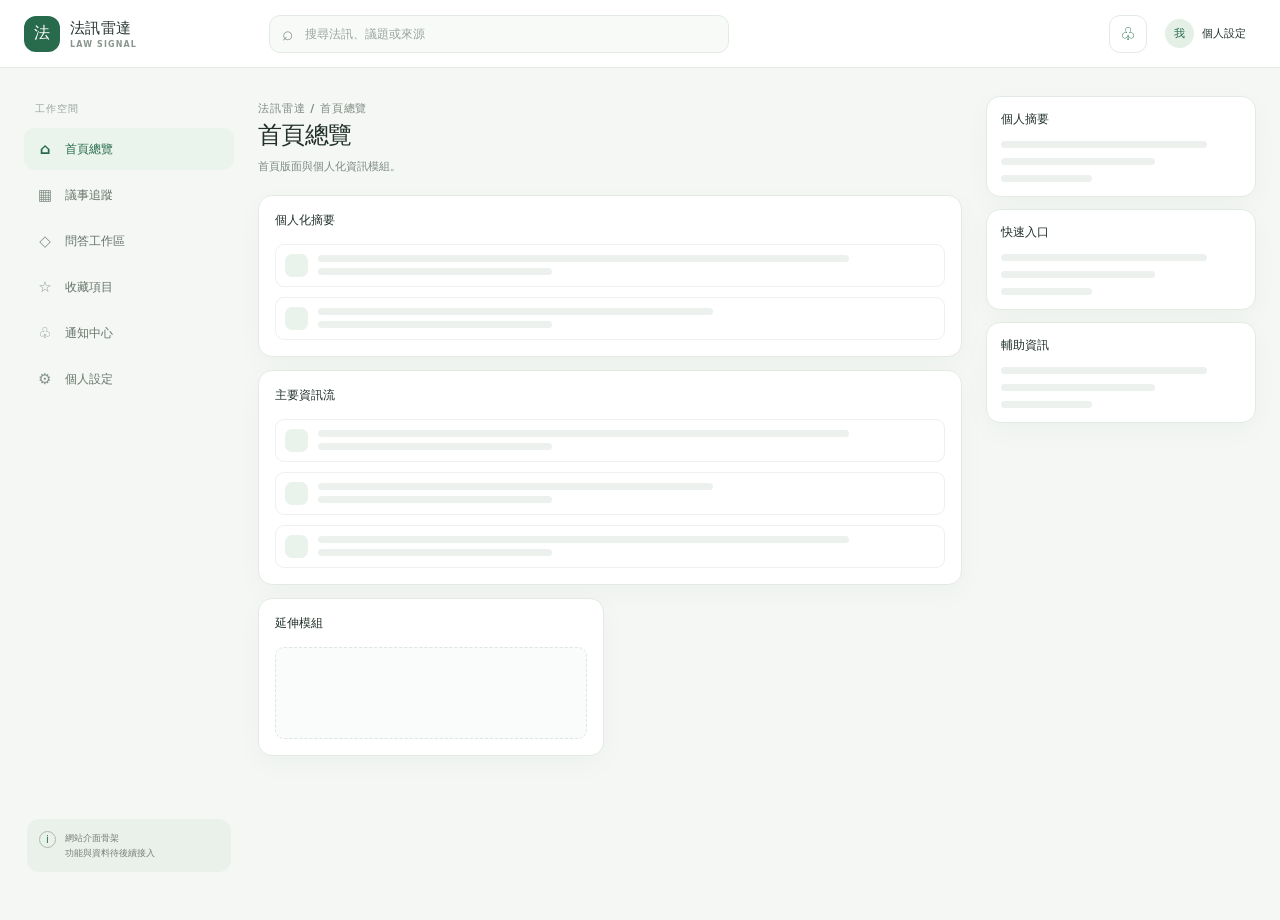
==== commit adef1d84: "11/22" ====
--- a/prototype/index.html
+++ b/prototype/index.html
@@ -3,153 +3,42 @@
 <head>
   <meta charset="utf-8">
   <meta name="viewport" content="width=device-width, initial-scale=1">
-  <meta name="theme-color" content="#f6f8f5">
-  <title>法訊雷達｜你的個人化法訊首頁</title>
-  <style>
-    :root{font-family:Inter,"Noto Sans TC","PingFang TC",system-ui,sans-serif;color:#1c2923;background:#f6f8f5;font-synthesis:none;text-rendering:optimizeLegibility;--ink:#1c2923;--muted:#77837c;--line:#e5ebe6;--paper:#fff;--canvas:#f6f8f5;--green:#246b4b;--green2:#e9f3ec;--mint:#ccebd7;--yellow:#f4c875;--shadow:0 12px 36px #203b2b0a}
-    *{box-sizing:border-box}body{margin:0;min-width:320px;background:var(--canvas)}button,input,textarea{font:inherit}button{cursor:pointer;color:inherit}button:focus-visible,input:focus-visible,textarea:focus-visible{outline:3px solid #72b78c;outline-offset:2px}svg{display:block;width:18px;height:18px;fill:none;stroke:currentColor;stroke-width:1.8;stroke-linecap:round;stroke-linejoin:round}.app{min-height:100vh}.topbar{height:70px;position:sticky;top:0;z-index:20;background:#ffffffed;backdrop-filter:blur(16px);border-bottom:1px solid var(--line);display:flex;align-items:center;gap:28px;padding:0 max(24px,calc((100vw - 1460px)/2))}.brand{width:226px;flex:none;display:flex;align-items:center;gap:11px;color:var(--ink);font-size:17px;font-weight:750;letter-spacing:.01em}.brand-mark{width:36px;height:36px;border-radius:12px;background:var(--green);color:#fff;display:grid;place-items:center}.brand-mark svg{width:20px;height:20px}.brand small{display:block;font-size:9px;letter-spacing:.1em;color:#87938b;font-weight:650;margin-top:2px}.searchbox{height:40px;max-width:510px;flex:1;position:relative}.searchbox svg{position:absolute;left:13px;top:11px;color:#8a968f;width:17px}.searchbox input{width:100%;height:100%;border:1px solid var(--line);background:#f8faf8;border-radius:12px;padding:0 16px 0 40px;font-size:12px;color:var(--ink)}.searchbox input::placeholder{color:#9aa49e}.top-actions{margin-left:auto;display:flex;align-items:center;gap:10px}.icon-button{width:38px;height:38px;border:1px solid var(--line);border-radius:12px;background:#fff;display:grid;place-items:center;position:relative}.icon-button:hover,.quiet-button:hover{background:#f1f6f2}.unread{position:absolute;right:7px;top:7px;width:7px;height:7px;background:#e58462;border:1px solid #fff;border-radius:50%}.profile-button{height:40px;border:0;background:transparent;display:flex;align-items:center;gap:9px;padding:0 3px 0 8px}.avatar{width:32px;height:32px;border-radius:50%;display:grid;place-items:center;background:#deeee3;color:var(--green);font-size:12px;font-weight:750}.profile-copy{text-align:left;font-size:11px;font-weight:700;line-height:1.35}.profile-copy span{display:block;color:var(--muted);font-size:9px;font-weight:500}.layout{width:min(1460px,100%);margin:0 auto;display:grid;grid-template-columns:226px minmax(0,650px) 300px;justify-content:center;gap:28px;padding:27px 24px 56px}.sidebar{position:sticky;top:96px;align-self:start;min-height:calc(100vh - 122px);display:flex;flex-direction:column}.side-label{font-size:10px;font-weight:700;color:#a1aaa4;letter-spacing:.1em;margin:11px 12px}.nav-list{display:grid;gap:4px}.nav-link{width:100%;display:flex;align-items:center;gap:12px;min-height:43px;padding:0 13px;border:0;border-radius:12px;background:transparent;text-align:left;color:#66746c;font-size:12px;font-weight:550}.nav-link svg{width:17px;height:17px;color:#89958e}.nav-link:hover{background:#edf3ee;color:var(--ink)}.nav-link.active{background:#e8f2eb;color:var(--green);font-weight:700}.nav-link.active svg{color:var(--green)}.nav-count{margin-left:auto;padding:2px 7px;background:#fff;border-radius:99px;color:var(--green);font-size:10px}.side-divider{height:1px;background:var(--line);margin:20px 10px 12px}.topic-shortcuts{display:grid;gap:2px}.topic-shortcut{display:flex;align-items:center;gap:10px;padding:9px 12px;color:#65736b;font-size:11px}.topic-color{width:8px;height:8px;border-radius:50%;background:#76aa82}.topic-shortcut:nth-child(2) .topic-color{background:#dfa966}.topic-shortcut:nth-child(3) .topic-color{background:#8e9ac2}.sidebar-spacer{flex:1}.sidebar-note{margin:18px 4px 0;padding:13px 13px 14px;background:#eef4ef;border-radius:14px;color:#5e7064;font-size:10px;line-height:1.65}.sidebar-note strong{display:block;color:#355d43;font-size:11px;margin-bottom:3px}.main{min-width:0}.view{display:none}.view.active{display:block}.welcome{padding:4px 2px 0}.eyebrow{display:flex;align-items:center;gap:6px;color:var(--green);font-size:10px;font-weight:750;letter-spacing:.07em}.eyebrow .sparkle{font-size:14px}.welcome-row{display:flex;justify-content:space-between;align-items:flex-end;gap:16px;margin-top:7px}.welcome h1{margin:0;font-size:25px;letter-spacing:-.04em;line-height:1.36;font-weight:760}.subcopy{margin:7px 0 0;color:var(--muted);font-size:11px;line-height:1.65}.date-label{flex:none;color:#87938b;font-size:10px;padding-bottom:3px}.identity-row{display:flex;align-items:center;gap:7px;overflow:auto;scrollbar-width:none;margin:18px 0 19px}.identity-row::-webkit-scrollbar{display:none}.pill{white-space:nowrap;border:1px solid #dce7de;color:#497456;background:#edf5ef;border-radius:30px;padding:7px 11px;font-size:10px;font-weight:650}.pill.subtle{background:#fff;color:#76837a;border-color:var(--line)}.pill.add{display:inline-flex;align-items:center;gap:4px;color:#68766e;background:#fff}.pill.add:hover{border-color:#a9cbb2;color:var(--green)}.feed-toolbar{display:flex;justify-content:space-between;align-items:center;border-bottom:1px solid var(--line);margin-bottom:15px}.tabs{display:flex;align-items:center;gap:21px}.tab{position:relative;border:0;background:transparent;padding:11px 1px 12px;color:#8a968e;font-size:11px;font-weight:600}.tab.selected{color:var(--ink);font-weight:750}.tab.selected:after{content:"";position:absolute;height:2px;bottom:-1px;left:0;right:0;background:var(--green);border-radius:4px}.refresh-button{border:0;background:transparent;color:var(--green);font-size:10px;font-weight:650;display:flex;align-items:center;gap:5px;padding:8px 0}.refresh-button svg{width:14px;height:14px}.feed-caption{display:flex;justify-content:space-between;align-items:center;margin:0 1px 10px;color:#88948c;font-size:9px}.feed-caption strong{font-size:11px;color:#33443a;font-weight:700}.feed-list{display:grid;gap:12px}.story{background:var(--paper);border:1px solid var(--line);border-radius:16px;padding:16px 17px 13px;box-shadow:var(--shadow);transition:transform .16s ease,border-color .16s ease}.story:hover{transform:translateY(-1px);border-color:#cbdace}.story-top{display:flex;align-items:center;gap:8px;min-width:0}.source-avatar{width:27px;height:27px;flex:none;display:grid;place-items:center;border-radius:9px;background:#edf4ef;color:var(--green)}.source-avatar svg{width:15px;height:15px}.source-name{font-size:10px;font-weight:700;color:#48564d}.story-time{color:#9aa49e;font-size:9px;margin-left:2px}.more-button{border:0;background:transparent;color:#9ba59e;margin-left:auto;padding:3px}.more-button svg{width:16px;height:16px}.story-tag{margin-left:auto;flex:none;background:#f5f3ed;color:#8e7650;border-radius:6px;padding:5px 7px;font-size:8px;font-weight:650}.story-title{font-size:15px;line-height:1.48;letter-spacing:-.015em;margin:12px 0 5px;font-weight:740}.story-summary{font-size:10px;color:#647168;line-height:1.75;margin:0}.relevance{margin-top:11px;background:#f7faf7;border-radius:8px;padding:8px 10px;display:flex;gap:7px;color:#66766b;font-size:9px;line-height:1.55}.relevance b{flex:none;color:#438057;font-weight:700}.story-meta{display:flex;align-items:center;justify-content:space-between;gap:10px;margin-top:11px;padding-top:10px;border-top:1px solid #f0f3f0;color:#96a099;font-size:9px}.source-meta{display:flex;align-items:center;gap:5px;min-width:0}.source-meta svg{width:13px;height:13px;flex:none}.source-meta span{overflow:hidden;text-overflow:ellipsis;white-space:nowrap}.story-actions{display:flex;align-items:center;gap:12px;flex:none}.text-action{border:0;background:transparent;color:#89958d;font-size:9px;padding:3px 0;display:inline-flex;align-items:center;gap:4px}.text-action svg{width:13px;height:13px}.text-action:hover,.text-action.saved{color:var(--green)}.story-hero{margin:12px 0 0;height:116px;border-radius:11px;overflow:hidden;position:relative;background:linear-gradient(120deg,#e7f2e9,#f8f0df)}.hero-shape{position:absolute;inset:0;display:flex;align-items:center;justify-content:flex-end;padding:0 27px;color:#367750}.hero-shape:before,.hero-shape:after{content:"";position:absolute;border:1px solid #97bea1;border-radius:50%}.hero-shape:before{width:148px;height:148px;right:42px;top:-54px}.hero-shape:after{width:102px;height:102px;right:65px;top:-30px}.hero-label{position:absolute;left:19px;top:21px;color:#345943;font-size:9px;letter-spacing:.1em;font-weight:750}.hero-title{position:absolute;left:19px;top:43px;color:#244833;font-size:16px;font-weight:750}.hero-mark{position:absolute;right:82px;top:30px;width:50px;height:56px;border:1.5px solid #60936c;border-radius:5px;background:#ffffff90;transform:rotate(6deg);display:grid;place-items:center}.hero-mark svg{width:25px;height:25px}.rail{padding-top:3px}.rail-card{background:#fff;border:1px solid var(--line);border-radius:15px;padding:15px;margin-bottom:12px;box-shadow:var(--shadow)}.rail-title{display:flex;align-items:center;gap:8px;font-size:11px;font-weight:750;margin:0 0 12px}.rail-icon{width:27px;height:27px;border-radius:9px;background:var(--green2);color:var(--green);display:grid;place-items:center}.rail-icon svg{width:15px;height:15px}.line-connected{display:flex;align-items:center;gap:6px;font-size:10px;font-weight:700;color:#3c6e49}.status-dot{width:7px;height:7px;border-radius:99px;background:#5da66e}.rail-copy{margin:7px 0 11px;color:#7a877e;font-size:9px;line-height:1.65}.notify-chips{display:flex;gap:5px;flex-wrap:wrap;margin-bottom:12px}.notify-chip{padding:5px 7px;border-radius:6px;background:#f0f6f1;color:#62806a;font-size:8px}.outline-button,.solid-button{width:100%;min-height:34px;border:1px solid var(--line);border-radius:9px;background:#fff;color:#54635a;font-size:9px;font-weight:650}.outline-button:hover{border-color:#b9d1bf;color:var(--green)}.solid-button{background:var(--green);border-color:var(--green);color:#fff}.solid-button:hover{background:#1d5d3f}.rail-divider{height:1px;background:#eff2ef;margin:12px 0}.agenda-item{display:flex;gap:8px;padding:9px 0;border-bottom:1px solid #f0f3f0}.agenda-item:last-child{padding-bottom:0;border-bottom:0}.agenda-dot{width:7px;height:7px;border-radius:50%;background:#85ad8c;flex:none;margin-top:4px}.agenda-name{font-size:9px;line-height:1.5;color:#4f5f55}.agenda-date{display:block;margin-top:3px;color:#9ba59e;font-size:8px}.reason-list{display:grid;gap:10px}.reason-item{display:flex;align-items:flex-start;gap:8px;color:#748078;font-size:9px;line-height:1.5}.reason-item svg{width:14px;height:14px;flex:none;color:#6b9d76}.fine-print{font-size:8px;line-height:1.65;color:#a0aaa3;margin:10px 1px}.page-heading{margin:6px 0 16px}.page-heading h1{font-size:23px;line-height:1.4;margin:0;letter-spacing:-.035em}.page-heading p{font-size:11px;color:var(--muted);line-height:1.65;margin:5px 0 0}.section-card{background:#fff;border:1px solid var(--line);border-radius:15px;padding:17px;margin:12px 0;box-shadow:var(--shadow)}.section-card h2{margin:0 0 5px;font-size:13px}.section-card p{color:#78847c;font-size:10px;line-height:1.7;margin:0}.section-toolbar{display:flex;align-items:center;justify-content:space-between;gap:10px;margin-bottom:10px}.section-toolbar h2{margin:0}.select-small{padding:7px 9px;border:1px solid var(--line);border-radius:8px;background:#fff;color:#637068;font-size:9px}.agenda-list,.bill-list{display:grid}.agenda-line,.bill-line{display:flex;gap:12px;align-items:flex-start;padding:13px 0;border-top:1px solid #eff2ef}.agenda-datebox{width:44px;flex:none;text-align:center;background:#f1f6f1;border-radius:9px;padding:7px 2px;color:#477452;font-size:9px;font-weight:700}.agenda-datebox span{display:block;color:#8a998d;font-size:8px;margin-top:2px;font-weight:500}.agenda-line h3,.bill-line h3{margin:0 0 4px;font-size:10px;line-height:1.55}.agenda-line p,.bill-line p{margin:0;color:#839087;font-size:9px;line-height:1.55}.status-label{display:inline-flex;margin-top:6px;padding:4px 6px;border-radius:5px;background:#f5f3ed;color:#92794e;font-size:8px}.status-label.green{background:#edf5ef;color:#5a8762}.info-banner{padding:11px 13px;background:#f1f6f1;border-radius:10px;color:#6e7c72;font-size:9px;line-height:1.6;margin-bottom:12px}.chat-wrap{min-height:510px;display:flex;flex-direction:column;background:white;border:1px solid var(--line);border-radius:16px;overflow:hidden;box-shadow:var(--shadow)}.chat-head{padding:15px 17px;display:flex;align-items:center;gap:10px;border-bottom:1px solid #eff2ef}.bot-icon{width:34px;height:34px;display:grid;place-items:center;border-radius:11px;background:#e9f3ec;color:var(--green)}.bot-icon svg{width:18px;height:18px}.chat-head strong{font-size:11px}.chat-head small{display:block;color:#89958d;font-size:9px;margin-top:3px}.chat-log{padding:18px;flex:1;display:flex;flex-direction:column;gap:13px}.chat-welcome{max-width:86%;padding:12px 13px;border-radius:4px 12px 12px 12px;background:#f2f6f2;color:#5a685f;font-size:10px;line-height:1.75}.chat-welcome b{display:block;font-size:11px;color:#34483a;margin-bottom:3px}.prompt-row{display:flex;flex-wrap:wrap;gap:6px;margin-top:3px}.prompt-chip{padding:7px 9px;background:#fff;border:1px solid var(--line);border-radius:99px;color:#5c7462;font-size:9px}.prompt-chip:hover{background:#eff6f0}.chat-message{max-width:86%;align-self:flex-end;padding:10px 12px;background:#e8f2eb;border-radius:12px 4px 12px 12px;font-size:10px;line-height:1.7;color:#395744}.chat-answer{max-width:92%;padding:12px 13px;background:#f2f6f2;border-radius:4px 12px 12px 12px;color:#5b6b60;font-size:10px;line-height:1.75}.answer-source{display:block;border-top:1px solid #e2eae3;margin-top:9px;padding-top:8px;color:#4d7959;font-size:9px}.chat-compose{padding:12px;border-top:1px solid #eff2ef;display:flex;gap:8px}.chat-compose input{min-width:0;flex:1;height:38px;border:1px solid var(--line);border-radius:10px;padding:0 12px;font-size:10px}.send-button{width:39px;height:38px;border:0;border-radius:10px;background:var(--green);color:#fff;display:grid;place-items:center}.send-button svg{width:16px;height:16px}.chat-disclaimer{padding:0 15px 12px;text-align:center;color:#a0aaa3;font-size:8px}.saved-empty{padding:48px 20px;text-align:center;background:white;border:1px dashed #d7e2d9;border-radius:15px;color:#849087}.saved-empty svg{width:26px;height:26px;margin:0 auto 10px;color:#7ca287}.saved-empty strong{display:block;color:#53635a;font-size:12px;margin-bottom:5px}.saved-empty p{margin:0;font-size:9px}.settings-grid{display:grid;grid-template-columns:1fr 1fr;gap:12px}.setting-tile{padding:13px;border:1px solid var(--line);border-radius:12px;background:#fff}.setting-tile strong{font-size:10px;display:block;margin-bottom:4px}.setting-tile span{font-size:9px;color:#839087;line-height:1.5}.switch-row{display:flex;align-items:center;justify-content:space-between;gap:10px;padding:12px 0;border-top:1px solid #eff2ef;font-size:10px;color:#66746b}.switch{appearance:none;width:32px;height:18px;border-radius:99px;background:#dce3dd;position:relative;transition:.18s}.switch:before{content:"";position:absolute;width:14px;height:14px;left:2px;top:2px;border-radius:50%;background:#fff;box-shadow:0 1px 3px #0002;transition:.18s}.switch:checked{background:#4d9462}.switch:checked:before{transform:translateX(14px)}.toast{position:fixed;bottom:24px;left:50%;z-index:60;transform:translate(-50%,12px);opacity:0;pointer-events:none;background:#263d2e;color:#fff;border-radius:10px;padding:10px 15px;font-size:10px;box-shadow:0 8px 30px #17271c30;transition:.2s}.toast.show{opacity:1;transform:translate(-50%,0)}.modal-backdrop{position:fixed;inset:0;z-index:40;background:#14231b70;display:none;align-items:center;justify-content:center;padding:20px}.modal-backdrop.open{display:flex}.modal{width:min(520px,100%);max-height:min(86vh,760px);overflow:auto;background:#fff;border-radius:18px;padding:21px;box-shadow:0 24px 70px #0a1d1050}.modal-top{display:flex;align-items:flex-start;justify-content:space-between;gap:14px}.modal-top h2{font-size:17px;margin:0}.modal-top p{font-size:10px;color:#829087;line-height:1.65;margin:6px 0 0}.modal-close{width:30px;height:30px;border:0;border-radius:9px;background:#f2f5f2;display:grid;place-items:center}.modal-close svg{width:15px;height:15px}.option-group{margin:20px 0 0}.option-group h3{font-size:10px;color:#56665c;margin:0 0 9px}.option-grid{display:flex;flex-wrap:wrap;gap:7px}.option-chip{border:1px solid var(--line);background:#fff;color:#69766e;border-radius:99px;padding:8px 11px;font-size:9px}.option-chip.selected{border-color:#b7d2bd;background:#edf5ef;color:#3d754b}.modal-footer{display:flex;justify-content:flex-end;gap:8px;margin-top:22px}.modal-footer button{width:auto;min-width:92px;padding:0 13px}.detail-source{margin-top:14px;border:1px solid #e7eee8;border-radius:10px;padding:11px;color:#6e7c72;font-size:9px;line-height:1.7}.detail-source b{color:#486b50}.mobile-bottom{display:none}
-    @media(max-width:1190px){.layout{grid-template-columns:196px minmax(0,650px) 270px;gap:18px;padding-left:18px;padding-right:18px}.brand{width:196px}.rail{font-size:95%}}
-    @media(max-width:1000px){.layout{grid-template-columns:190px minmax(0,680px);max-width:920px}.rail{grid-column:2;display:grid;grid-template-columns:1fr 1fr;gap:10px;padding-top:0}.rail-card{margin:0}.fine-print{grid-column:1/-1}.brand{width:190px}}
-    @media(max-width:680px){.topbar{height:60px;padding:0 14px;gap:10px}.brand{width:auto;min-width:0;font-size:14px}.brand-mark{width:33px;height:33px}.brand small{display:none}.searchbox{display:none}.top-actions{gap:6px}.profile-copy{display:none}.profile-button{padding:0 0 0 2px}.icon-button{width:35px;height:35px}.layout{display:block;padding:18px 13px 82px}.sidebar{display:none}.main{width:100%}.welcome h1{font-size:22px}.welcome-row{align-items:flex-start}.date-label{display:none}.identity-row{margin:14px 0 15px}.tabs{gap:17px}.tab{font-size:10px}.story{padding:14px 13px 12px}.story-title{font-size:14px}.story-summary{font-size:10px}.story-actions{gap:8px}.rail{display:grid;grid-template-columns:1fr;margin-top:15px}.rail-card{padding:14px}.mobile-bottom{position:fixed;bottom:0;left:0;right:0;height:61px;padding:5px 12px max(5px,env(safe-area-inset-bottom));display:flex;justify-content:space-around;background:#ffffffed;backdrop-filter:blur(14px);border-top:1px solid var(--line);z-index:25}.mobile-bottom button{border:0;background:transparent;color:#869189;display:flex;flex-direction:column;align-items:center;justify-content:center;gap:3px;min-width:57px;font-size:8px}.mobile-bottom button.active{color:var(--green);font-weight:700}.mobile-bottom svg{width:18px;height:18px}.page-heading h1{font-size:21px}.settings-grid{grid-template-columns:1fr}.chat-wrap{min-height:calc(100vh - 210px)}.story-hero{height:105px}}
-    @media(prefers-reduced-motion:reduce){*,*:before,*:after{scroll-behavior:auto!important;transition:none!important}}
-  </style>
+  <meta name="theme-color" content="#f4f7f4">
+  <title>法訊雷達｜網站架構</title>
+  <link rel="stylesheet" href="styles.css">
 </head>
 <body>
-  <svg aria-hidden="true" style="position:absolute;width:0;height:0;overflow:hidden">
-    <symbol id="i-scale" viewBox="0 0 24 24"><path d="M12 3v18M5 7h14M7 7l-4 7h8L7 7Zm10 0-4 7h8l-4-7ZM7 21h10"/></symbol>
-    <symbol id="i-home" viewBox="0 0 24 24"><path d="m3 10 9-7 9 7v10a1 1 0 0 1-1 1h-5v-7H9v7H4a1 1 0 0 1-1-1z"/></symbol>
-    <symbol id="i-landmark" viewBox="0 0 24 24"><path d="m3 9 9-6 9 6M4 10h16M5 10v9m4-9v9m6-9v9m4-9v9M3 21h18M2 19h20"/></symbol>
-    <symbol id="i-message" viewBox="0 0 24 24"><path d="M21 11.5a8.4 8.4 0 0 1-.9 3.8 8.5 8.5 0 0 1-7.6 4.7 8.4 8.4 0 0 1-3.8-.9L3 21l1.9-5.7a8.4 8.4 0 0 1-.9-3.8 8.5 8.5 0 0 1 4.7-7.6 8.4 8.4 0 0 1 3.8-.9h.5a8.5 8.5 0 0 1 8 8z"/></symbol>
-    <symbol id="i-bookmark" viewBox="0 0 24 24"><path d="M6 4.8A1.8 1.8 0 0 1 7.8 3h8.4A1.8 1.8 0 0 1 18 4.8V21l-6-4-6 4z"/></symbol>
-    <symbol id="i-bell" viewBox="0 0 24 24"><path d="M18 8a6 6 0 0 0-12 0c0 7-3 7-3 9h18c0-2-3-2-3-9m-8 12a2 2 0 0 0 4 0"/></symbol>
-    <symbol id="i-search" viewBox="0 0 24 24"><circle cx="11" cy="11" r="7"/><path d="m20 20-4-4"/></symbol>
-    <symbol id="i-refresh" viewBox="0 0 24 24"><path d="M20 7v5h-5M4 17v-5h5"/><path d="M5.6 9a7 7 0 0 1 11.7-2L20 12M4 12l2.7 5a7 7 0 0 0 11.7-2"/></symbol>
-    <symbol id="i-more" viewBox="0 0 24 24"><circle cx="5" cy="12" r="1"/><circle cx="12" cy="12" r="1"/><circle cx="19" cy="12" r="1"/></symbol>
-    <symbol id="i-clock" viewBox="0 0 24 24"><circle cx="12" cy="12" r="9"/><path d="M12 7v5l3 2"/></symbol>
-    <symbol id="i-share" viewBox="0 0 24 24"><circle cx="18" cy="5" r="3"/><circle cx="6" cy="12" r="3"/><circle cx="18" cy="19" r="3"/><path d="m8.7 10.7 6.6-4.4m-6.6 7 6.6 4.4"/></symbol>
-    <symbol id="i-send" viewBox="0 0 24 24"><path d="m22 2-7 20-4-9-9-4zM22 2 11 13"/></symbol>
-    <symbol id="i-sparkles" viewBox="0 0 24 24"><path d="m12 3 1.9 5.8L20 11l-6.1 2.2L12 19l-2-5.8L4 11l6-2.2L12 3Zm7 12 .9 2.1L22 18l-2.1.9L19 21l-.9-2.1L16 18l2.1-.9L19 15Z"/></symbol>
-    <symbol id="i-check" viewBox="0 0 24 24"><path d="m5 12 4 4L19 6"/></symbol>
-    <symbol id="i-calendar" viewBox="0 0 24 24"><rect x="3" y="5" width="18" height="16" rx="2"/><path d="M16 3v4M8 3v4M3 11h18"/></symbol>
-    <symbol id="i-x" viewBox="0 0 24 24"><path d="m18 6-12 12M6 6l12 12"/></symbol>
-    <symbol id="i-link" viewBox="0 0 24 24"><path d="M10 13a5 5 0 0 0 7.1 0l3-3A5 5 0 0 0 13 2.9l-1.7 1.7M14 11a5 5 0 0 0-7.1 0l-3 3a5 5 0 0 0 7.1 7.1l1.7-1.7"/></symbol>
-    <symbol id="i-info" viewBox="0 0 24 24"><circle cx="12" cy="12" r="10"/><path d="M12 16v-4m0-4h.01"/></symbol>
-  </svg>
-  <div class="app">
+  <div class="app-shell">
     <header class="topbar">
-      <div class="brand"><span class="brand-mark"><svg><use href="#i-scale"/></svg></span><span>法訊雷達<small>LAW SIGNAL · YOUR DAILY BRIEF</small></span></div>
-      <label class="searchbox"><svg><use href="#i-search"/></svg><input id="search-input" type="search" placeholder="搜尋法案、議題或關鍵字" aria-label="搜尋法訊"></label>
+      <a class="brand" href="#/home" aria-label="法訊雷達首頁">
+        <span class="brand-mark" aria-hidden="true">法</span>
+        <span class="brand-name">法訊雷達<small>LAW SIGNAL</small></span>
+      </a>
+      <label class="searchbox">
+        <span aria-hidden="true">⌕</span>
+        <input type="search" placeholder="搜尋法訊、議題或來源" aria-label="搜尋">
+      </label>
       <div class="top-actions">
-        <button class="icon-button" type="button" aria-label="查看通知" data-view="notifications"><svg><use href="#i-bell"/></svg><span class="unread"></span></button>
-        <button class="profile-button" type="button" data-view="settings"><span class="avatar">林</span><span class="profile-copy">我的法訊<span>租屋族・學生</span></span></button>
+        <button class="icon-button" type="button" data-page="notifications" aria-label="通知">♧</button>
+        <button class="profile-button" type="button" data-page="settings"><span class="avatar">我</span><span class="profile-label">個人設定</span></button>
       </div>
     </header>
-    <div class="layout">
+
+    <div class="app-layout">
       <aside class="sidebar" aria-label="主要導覽">
-        <p class="side-label">工作區</p>
-        <nav class="nav-list">
-          <button class="nav-link active" data-view="home"><svg><use href="#i-home"/></svg>首頁推薦</button>
-          <button class="nav-link" data-view="legislature"><svg><use href="#i-landmark"/></svg>立法院情報<span class="nav-count">3</span></button>
-          <button class="nav-link" data-view="chat"><svg><use href="#i-message"/></svg>問法訊</button>
-          <button class="nav-link" data-view="saved"><svg><use href="#i-bookmark"/></svg>已收藏<span class="nav-count saved-count" hidden>0</span></button>
-        </nav>
-        <div class="side-divider"></div>
-        <p class="side-label">我的關注</p>
-        <div class="topic-shortcuts" id="sidebar-topics"><div class="topic-shortcut"><span class="topic-color"></span>租屋權益</div><div class="topic-shortcut"><span class="topic-color"></span>學生打工</div><div class="topic-shortcut"><span class="topic-color"></span>消費者保護</div></div>
+        <p class="side-label">工作空間</p>
+        <nav id="primary-navigation" class="nav-list"></nav>
         <div class="sidebar-spacer"></div>
-        <div class="sidebar-note"><strong>資訊有依據，推薦看得懂</strong>每則法訊都會標示推薦原因、更新時間與資料來源。</div>
+        <div class="sidebar-note"><span class="note-mark" aria-hidden="true">i</span><span>網站介面骨架<br>功能與資料待後續接入</span></div>
       </aside>
-      <main class="main">
-        <section class="view active" id="view-home">
-          <div class="welcome">
-            <div class="eyebrow"><span class="sparkle">✳</span>你的個人化法訊</div>
-            <div class="welcome-row"><div><h1>早安，林同學</h1><p class="subcopy">今天有幾則新消息，可能和你的生活有關。</p></div><span class="date-label">週四・每日整理</span></div>
-            <div class="identity-row" id="identity-row"><span class="pill">租屋族</span><span class="pill">學生</span><span class="pill">學生打工</span><button class="pill add" data-open-interests><span>＋</span> 編輯關注</button></div>
-          </div>
-          <div class="feed-toolbar"><div class="tabs" role="tablist" aria-label="法訊資訊流"><button class="tab selected" data-feed="for-you" role="tab" aria-selected="true">為你推薦</button><button class="tab" data-feed="following" role="tab" aria-selected="false">我追蹤的</button><button class="tab" data-feed="latest" role="tab" aria-selected="false">最新消息</button></div><button class="refresh-button" id="refresh-feed"><svg><use href="#i-refresh"/></svg>換一批</button></div>
-          <div class="feed-caption"><strong id="feed-title">今天為你整理</strong><span id="feed-subtitle">依關注身分、相關程度與新近程度排列</span></div>
-          <div class="feed-list" id="feed-list"></div>
-          <p class="fine-print">原型畫面｜法訊標題、時間、會議及狀態均為介面示意，不代表真實法案或最新議程。</p>
-        </section>
-        <section class="view" id="view-legislature">
-          <div class="page-heading"><div class="eyebrow"><svg style="width:13px;height:13px"><use href="#i-landmark"/></svg>議事追蹤</div><h1>立法院情報</h1><p>把會議、議程與提案進度整理成好讀的重點。</p></div>
-          <div class="info-banner"><b>原型示意資料</b>　目前未串接立法院即時資料；正式版將顯示資料更新時間與官方來源連結。</div>
-          <section class="section-card"><div class="section-toolbar"><h2>近期會議</h2><select class="select-small" aria-label="會議類型"><option>全部會議</option><option>委員會</option><option>院會</option></select></div><div class="agenda-list">
-            <article class="agenda-line"><div class="agenda-datebox">11/18<span>週三・示意</span></div><div><h3>租賃與住宅相關議題｜委員會會議</h3><p>會議議程摘要尚待官方資料串接，關注議題：租屋權益。</p><span class="status-label">議程待確認</span></div></article>
-            <article class="agenda-line"><div class="agenda-datebox">11/20<span>週五・示意</span></div><div><h3>勞動權益相關議題｜委員會會議</h3><p>會議重點、提案清單與逐字紀錄將在正式版提供。</p><span class="status-label green">可能與你有關</span></div></article>
-            <article class="agenda-line"><div class="agenda-datebox">11/24<span>週二・示意</span></div><div><h3>消費者保護相關議題｜院會</h3><p>示意議程項目，用來呈現個人關注與會議的關聯。</p><span class="status-label">議程待確認</span></div></article>
-          </div></section>
-          <section class="section-card"><div class="section-toolbar"><h2>法案與政策進度</h2><select class="select-small" aria-label="進度篩選"><option>全部進度</option><option>審查中</option><option>已三讀</option></select></div><div class="bill-list">
-            <article class="bill-line"><span class="source-avatar"><svg><use href="#i-landmark"/></svg></span><div><h3>租屋權益相關提案（示意名稱）</h3><p>最近動態：委員會審查資訊待串接｜資料來源欄位會連至官方紀錄</p><span class="status-label">審查進度示意</span></div></article>
-            <article class="bill-line"><span class="source-avatar"><svg><use href="#i-landmark"/></svg></span><div><h3>勞動保障相關提案（示意名稱）</h3><p>最近動態：提案與會議紀錄待串接｜尚無即時資料</p><span class="status-label green">符合學生打工關注</span></div></article>
-          </div></section>
-        </section>
-        <section class="view" id="view-chat">
-          <div class="page-heading"><div class="eyebrow"><svg style="width:13px;height:13px"><use href="#i-sparkles"/></svg>有來源的法律資訊</div><h1>問法訊</h1><p>回答應附官方依據；資料不足時，會清楚告訴你目前無法確認。</p></div>
-          <div class="chat-wrap"><div class="chat-head"><span class="bot-icon"><svg><use href="#i-sparkles"/></svg></span><div><strong>法訊小幫手</strong><small>來源核對模式・原型示意</small></div></div><div class="chat-log" id="chat-log"><div class="chat-welcome"><b>你好，我可以幫你整理法規與議事資訊。</b>為了避免答錯，我會以可查證的官方資料回答，並附上來源。這個原型還沒有連接資料庫，以下互動只展示預期流程。<div class="prompt-row"><button class="prompt-chip">租屋相關提案目前有什麼進度？</button><button class="prompt-chip">回答會附上哪些資料來源？</button></div></div></div><form class="chat-compose" id="chat-form"><input id="chat-input" type="text" placeholder="輸入你的問題，例如：這則法訊和我有什麼關係？" autocomplete="off" aria-label="輸入問題"><button class="send-button" aria-label="送出問題"><svg><use href="#i-send"/></svg></button></form><div class="chat-disclaimer">原型示範不構成法律意見；實際答案需依官方資料、日期與個案情況確認。</div></div>
-        </section>
-        <section class="view" id="view-saved">
-          <div class="page-heading"><div class="eyebrow"><svg style="width:13px;height:13px"><use href="#i-bookmark"/></svg>稍後閱讀</div><h1>已收藏</h1><p>把重要法訊留在這裡，方便回來追蹤。</p></div><div id="saved-list"></div>
-        </section>
-        <section class="view" id="view-settings">
-          <div class="page-heading"><div class="eyebrow"><svg style="width:13px;height:13px"><use href="#i-check"/></svg>個人化設定</div><h1>我的法訊</h1><p>調整你關心的身分與主題，讓首頁推薦更貼近你的需要。</p></div>
-          <section class="section-card"><div class="section-toolbar"><h2>我的身分與關注</h2><button class="outline-button" style="width:auto;padding:0 12px" data-open-interests>編輯標籤</button></div><div class="identity-row" id="settings-tags" style="margin:5px 0 0"></div></section>
-          <section class="section-card"><h2>LINE 官方帳號通知</h2><p style="margin:5px 0 10px">連結後可將符合你關注標籤的重要更新傳到 LINE。此按鈕目前為互動示意，尚未連接 LINE API。</p><div class="switch-row"><span id="line-status-text">尚未連結 LINE 帳號</span><button class="outline-button" style="width:auto;padding:0 12px" id="connect-line">連結 LINE（示意）</button></div><div class="switch-row"><span>重要法案狀態更新</span><input type="checkbox" class="switch" checked aria-label="重要法案狀態更新通知"></div><div class="switch-row"><span>相關會議與議程提醒</span><input type="checkbox" class="switch" checked aria-label="相關會議提醒"></div><div class="switch-row"><span>每週法訊摘要</span><input type="checkbox" class="switch" aria-label="每週法訊摘要"></div></section>
-          <section class="section-card"><h2>推薦會參考哪些訊號？</h2><div class="settings-grid" style="margin-top:11px"><div class="setting-tile"><strong>我的身分與關注標籤</strong><span>你主動選擇要追蹤的生活情境與議題。</span></div><div class="setting-tile"><strong>消息的時間與進度</strong><span>新近更新、會議日期與議題狀態。</span></div><div class="setting-tile"><strong>我收藏與回饋的內容</strong><span>幫助調整排序，也能隨時管理收藏。</span></div><div class="setting-tile"><strong>清楚說明推薦原因</strong><span>每則推薦都展示與你相關的原因。</span></div></div></section>
-        </section>
-        <section class="view" id="view-notifications">
-          <div class="page-heading"><div class="eyebrow"><svg style="width:13px;height:13px"><use href="#i-bell"/></svg>通知中心</div><h1>你的法訊提醒</h1><p>重要更新會依你設定的關注標籤整理。</p></div><div class="section-card"><h2>最近通知</h2><div class="agenda-list"><article class="agenda-line"><span class="source-avatar"><svg><use href="#i-sparkles"/></svg></span><div><h3>有一則租屋相關法訊值得查看</h3><p>依你關注的「租屋權益」標籤整理｜示意通知</p><span class="status-label">原型訊息</span></div></article><article class="agenda-line"><span class="source-avatar"><svg><use href="#i-calendar"/></svg></span><div><h3>本週有與學生打工相關的議程更新</h3><p>會議與法案資訊待官方資料串接｜示意通知</p><span class="status-label">原型訊息</span></div></article></div></div><button class="outline-button" data-view="settings">管理通知偏好</button></section>
-      </main>
-      <aside class="rail" aria-label="法訊個人化資訊">
-        <section class="rail-card"><h2 class="rail-title"><span class="rail-icon"><svg><use href="#i-message"/></svg></span>LINE 個人通知</h2><div class="line-connected" id="rail-line-status"><span class="status-dot"></span>準備連結你的 LINE</div><p class="rail-copy">關注的重要法案進度與議事更新，可以直接傳到 LINE。</p><div class="notify-chips" id="rail-notify-chips"><span class="notify-chip">租屋權益</span><span class="notify-chip">學生打工</span></div><button class="outline-button" id="rail-line-button">連結 LINE 官方帳號</button></section>
-        <section class="rail-card"><h2 class="rail-title"><span class="rail-icon"><svg><use href="#i-calendar"/></svg></span>近期會議情報</h2><div class="agenda-item"><span class="agenda-dot"></span><div class="agenda-name">住宅與租賃議題<span class="agenda-date">11/18・委員會（示意）</span></div></div><div class="agenda-item"><span class="agenda-dot"></span><div class="agenda-name">勞動權益議題<span class="agenda-date">11/20・委員會（示意）</span></div></div><div class="rail-divider"></div><button class="text-action" data-view="legislature">查看全部會議情報　→</button></section>
-        <section class="rail-card"><h2 class="rail-title"><span class="rail-icon"><svg><use href="#i-sparkles"/></svg></span>這些內容為什麼出現？</h2><div class="reason-list"><div class="reason-item"><svg><use href="#i-check"/></svg><span>符合你選擇的身分與關注議題</span></div><div class="reason-item"><svg><use href="#i-clock"/></svg><span>留意消息更新時間與議事進度</span></div><div class="reason-item"><svg><use href="#i-bookmark"/></svg><span>參考收藏和明確回饋調整排序</span></div></div></section>
-        <p class="fine-print">本頁為功能原型。會議、法案、通知與 LINE 連結狀態皆為示意。</p>
-      </aside>
+
+      <main id="page-content" class="main" tabindex="-1" aria-live="polite"></main>
+
+      <aside id="context-rail" class="context-rail" aria-label="側邊資訊模組"></aside>
     </div>
-    <nav class="mobile-bottom" aria-label="手機版導覽"><button class="active" data-view="home"><svg><use href="#i-home"/></svg>首頁</button><button data-view="legislature"><svg><use href="#i-landmark"/></svg>議事</button><button data-view="chat"><svg><use href="#i-message"/></svg>問法訊</button><button data-view="saved"><svg><use href="#i-bookmark"/></svg>收藏</button><button data-view="settings"><svg><use href="#i-check"/></svg>我的</button></nav>
+
+    <nav id="mobile-navigation" class="mobile-navigation" aria-label="手機版導覽"></nav>
   </div>
-  <div class="modal-backdrop" id="interest-modal" role="dialog" aria-modal="true" aria-labelledby="interest-title"><div class="modal"><div class="modal-top"><div><h2 id="interest-title">編輯你的關注</h2><p>選擇與你相關的身分和主題，首頁會依此調整推薦。設定只儲存在這台裝置。</p></div><button class="modal-close" data-close-modal aria-label="關閉"><svg><use href="#i-x"/></svg></button></div><div class="option-group"><h3>我的身分</h3><div class="option-grid" data-group="identity"><button class="option-chip selected">租屋族</button><button class="option-chip selected">學生</button><button class="option-chip">勞工</button><button class="option-chip">新手爸媽</button><button class="option-chip">小型商家</button><button class="option-chip">照顧者</button></div></div><div class="option-group"><h3>我關注的議題</h3><div class="option-grid" data-group="topics"><button class="option-chip selected">租屋權益</button><button class="option-chip selected">學生打工</button><button class="option-chip selected">消費者保護</button><button class="option-chip">勞動保障</button><button class="option-chip">個資與數位權益</button><button class="option-chip">交通安全</button></div></div><div class="modal-footer"><button class="outline-button" data-close-modal>取消</button><button class="solid-button" id="save-interests">儲存設定</button></div></div></div>
-  <div class="modal-backdrop" id="detail-modal" role="dialog" aria-modal="true" aria-labelledby="detail-title"><div class="modal"><div class="modal-top"><div><h2 id="detail-title">法訊詳細內容</h2><p id="detail-desc"></p></div><button class="modal-close" data-close-modal aria-label="關閉"><svg><use href="#i-x"/></svg></button></div><div class="detail-source" id="detail-source"></div><div class="modal-footer"><button class="outline-button" data-close-modal>關閉</button><button class="solid-button" id="detail-save">收藏這則法訊</button></div></div></div>
-  <div class="toast" id="toast" role="status" aria-live="polite"></div>
-  <script>
-    const stories=[
-      {id:"rent",category:"租屋權益",source:"立法院議事資料・示意",time:"約 20 分鐘前・示意",tag:"審查進度示意",title:"租屋相關議題出現新進度",summary:"整理近期與租屋權益相關的提案與會議資訊，讓你快速掌握議題目前走到哪裡。正式版會附官方議程、提案紀錄與更新日期。",reason:"你追蹤「租屋權益」，這則議題有新的進度欄位更新。",score:98,kind:"議事追蹤",hero:true},
-      {id:"work",category:"學生打工",source:"立法院議事資料・示意",time:"今天 09:10・示意",tag:"會議議程示意",title:"本週勞動議題會議重點整理",summary:"快速看懂相關會議預計討論什麼、哪些資料仍待確認，以及後續可以追蹤的進度。",reason:"符合你的「學生」身分與「學生打工」關注標籤。",score:88,kind:"會議情報"},
-      {id:"consumer",category:"消費者保護",source:"官方資料來源待串接",time:"昨天・示意",tag:"政策更新示意",title:"消費者權益相關政策資訊更新",summary:"原型示範如何彙整政策說明、適用情境與官方問答來源；正式內容會保留原始連結。",reason:"你追蹤「消費者保護」，且這則內容有近期更新。",score:72,kind:"政策法訊"},
-      {id:"privacy",category:"個資與數位權益",source:"資料來源待串接",time:"11/11・示意",tag:"延伸閱讀示意",title:"個人資料使用議題：可以先看哪些官方說明？",summary:"整理主管機關公開說明與常見問題，方便你從原始資料確認細節。",reason:"此議題與你常閱讀的數位權益主題相近。",score:58,kind:"官方說明"}
-    ];
-    const feedModes={"for-you":{title:"今天為你整理",subtitle:"依關注身分、相關程度與新近程度排列"},following:{title:"你追蹤的議題",subtitle:"只顯示你主動追蹤的身分與議題"},latest:{title:"最新法訊",subtitle:"依消息時間排列，保留與你的標籤關聯提示"}};
-    const saved=new Set(JSON.parse(localStorage.getItem("lawradar-saved")||"[]"));
-    const defaults={identity:["租屋族","學生"],topics:["租屋權益","學生打工","消費者保護"]};
-    let interests=JSON.parse(localStorage.getItem("lawradar-interests")||"null")||defaults;
-    let activeFeed="for-you",refresh=0,lineConnected=localStorage.getItem("lawradar-line")==="yes",detailStory=null,toastTimer;
-    const $=(s,r=document)=>r.querySelector(s), $$=(s,r=document)=>Array.from(r.querySelectorAll(s));
-    const icon=(name)=>`<svg aria-hidden="true"><use href="#i-${name}"/></svg>`;
-    function esc(value){return String(value).replace(/[&<>"']/g,c=>({"&":"&amp;","<":"&lt;",">":"&gt;",'"':"&quot;","'":"&#39;"}[c]))}
-    function showToast(message){const el=$("#toast");el.textContent=message;el.classList.add("show");clearTimeout(toastTimer);toastTimer=setTimeout(()=>el.classList.remove("show"),2400)}
-    function renderStories(items,target){target.innerHTML=items.map(s=>`<article class="story" data-story="${s.id}"><div class="story-top"><span class="source-avatar">${icon("landmark")}</span><span class="source-name">${esc(s.kind)}</span><span class="story-time">· ${esc(s.time)}</span><span class="story-tag">${esc(s.tag)}</span></div>${s.hero?`<div class="story-hero"><span class="hero-label">LAW SIGNAL · ISSUE TRACKER</span><span class="hero-title">租屋議題進度追蹤</span><span class="hero-mark">${icon("landmark")}</span></div>`:""}<h2 class="story-title">${esc(s.title)}</h2><p class="story-summary">${esc(s.summary)}</p><div class="relevance"><b>為你推薦</b><span>${esc(s.reason)}</span></div><div class="story-meta"><span class="source-meta">${icon("link")}<span>${esc(s.source)}</span></span><span class="story-actions"><button class="text-action ${saved.has(s.id)?"saved":""}" data-save="${s.id}" aria-label="${saved.has(s.id)?"取消收藏":"收藏"}">${icon("bookmark")}${saved.has(s.id)?"已收藏":"收藏"}</button><button class="text-action" data-detail="${s.id}">查看詳情 ${icon("share")}</button></span></div></article>`).join("");}
-    function filteredStories(){let list=[...stories];if(activeFeed==="following")list=list.filter(s=>interests.topics.includes(s.category)||s.category==="學生打工");if(activeFeed==="latest")list.reverse();else if(activeFeed==="for-you")list.sort((a,b)=>b.score-a.score);if(refresh%2)list=list.slice(1).concat(list.slice(0,1));const q=$("#search-input").value.trim().toLowerCase();if(q)list=list.filter(s=>(s.title+s.summary+s.category+s.kind).toLowerCase().includes(q));return list}
-    function renderFeed(){renderStories(filteredStories(),$("#feed-list"));$("#feed-title").textContent=feedModes[activeFeed].title;$("#feed-subtitle").textContent=feedModes[activeFeed].subtitle}
-    function updateSavedCount(){const badge=$(".saved-count");badge.hidden=!saved.size;badge.textContent=saved.size;localStorage.setItem("lawradar-saved",JSON.stringify([...saved]))}
-    function renderSaved(){const target=$("#saved-list"),items=stories.filter(s=>saved.has(s.id));if(!items.length){target.innerHTML=`<div class="saved-empty">${icon("bookmark")}<strong>還沒有收藏法訊</strong><p>在首頁點選「收藏」，重要內容就會留在這裡。</p></div>`;return}renderStories(items,target)}
-    function updateInterests(){const all=[...interests.identity,...interests.topics];$("#identity-row").innerHTML=all.map(t=>`<span class="pill">${esc(t)}</span>`).join("")+`<button class="pill add" data-open-interests><span>＋</span> 編輯關注</button>`;$("#settings-tags").innerHTML=all.map(t=>`<span class="pill">${esc(t)}</span>`).join("");$("#sidebar-topics").innerHTML=(interests.topics.length?interests.topics:["尚未選擇議題"]).slice(0,4).map(t=>`<div class="topic-shortcut"><span class="topic-color"></span>${esc(t)}</div>`).join("");$("#rail-notify-chips").innerHTML=(interests.topics.length?interests.topics:["尚未選擇議題"]).slice(0,3).map(t=>`<span class="notify-chip">${esc(t)}</span>`).join("");localStorage.setItem("lawradar-interests",JSON.stringify(interests));renderFeed()}
-    function renderLine(){const status=$("#rail-line-status"),button=$("#rail-line-button"),setting=$("#line-status-text");status.innerHTML=`<span class="status-dot" style="${lineConnected?"background:#5da66e":"background:#d8a85b"}"></span>${lineConnected?"LINE 官方帳號已連結（示意）":"準備連結你的 LINE"}`;button.textContent=lineConnected?"管理 LINE 通知偏好":"連結 LINE 官方帳號";setting.textContent=lineConnected?"LINE 官方帳號已連結（示意）":"尚未連結 LINE 帳號";$("#connect-line").textContent=lineConnected?"解除連結（示意）":"連結 LINE（示意）"}
-    function showView(name){const view=$("#view-"+name);if(!view)return;$$(".view").forEach(v=>v.classList.toggle("active",v===view));$$("[data-view]").forEach(b=>b.classList.toggle("active",b.dataset.view===name));if(name==="saved")renderSaved();window.scrollTo({top:0,behavior:"smooth"})}
-    function openInterestModal(){const modal=$("#interest-modal");$$(".option-chip",modal).forEach(b=>{const arr=b.closest("[data-group]").dataset.group==="identity"?interests.identity:interests.topics;b.classList.toggle("selected",arr.includes(b.textContent.trim()))});modal.classList.add("open")}
-    function toggleLine(){lineConnected=!lineConnected;localStorage.setItem("lawradar-line",lineConnected?"yes":"no");renderLine();showToast(lineConnected?"已切換為 LINE 已連結示意狀態":"已切換為尚未連結示意狀態")}
-    function openDetails(id){detailStory=stories.find(s=>s.id===id);if(!detailStory)return;$("#detail-title").textContent=detailStory.title;$("#detail-desc").textContent=detailStory.summary;$("#detail-source").innerHTML=`<b>推薦原因：</b>${esc(detailStory.reason)}<br><b>資料來源：</b>${esc(detailStory.source)}<br><b>更新時間：</b>${esc(detailStory.time)}<br><br>正式版會連結至原始官方紀錄，並顯示資料更新時間。這裡的議題與狀態文字皆為原型示意。`;$("#detail-save").textContent=saved.has(id)?"取消收藏":"收藏這則法訊";$("#detail-modal").classList.add("open")}
-    function sendChat(text){const log=$("#chat-log"),q=text.trim();if(!q)return;const user=document.createElement("div");user.className="chat-message";user.textContent=q;log.append(user);const answer=document.createElement("div");answer.className="chat-answer";const known=q.includes("來源")||q.includes("依據");answer.innerHTML=known?"正式版預計優先引用立法院議事資料、全國法規資料庫及主管機關公告，並附上原始連結與資料日期。這個原型沒有連接資料庫，因此目前不能提供已核實的法規答案。<span class=\"answer-source\">來源策略示意｜正式版需顯示實際文件名稱、發布機關、日期與連結</span>":"我目前沒有連接官方法規或議事資料，無法核實這個議題的實際規定或最新進度。為了避免提供錯誤答案，這裡先不推測。正式版會先查找官方來源，再附上文件、條文或會議紀錄；若找不到可靠依據，會明確說明無法確認。<span class=\"answer-source\">目前狀態：尚未查詢官方資料｜回答示意，不是法律意見</span>";log.append(answer);$("#chat-input").value="";log.scrollTop=log.scrollHeight}
-    document.addEventListener("click",e=>{const nav=e.target.closest("[data-view]");if(nav){showView(nav.dataset.view);return}const open=e.target.closest("[data-open-interests]");if(open){openInterestModal();return}const close=e.target.closest("[data-close-modal]");if(close){e.target.closest(".modal-backdrop").classList.remove("open");return}const option=e.target.closest(".option-chip");if(option){option.classList.toggle("selected");return}const save=e.target.closest("[data-save]");if(save){const id=save.dataset.save;saved.has(id)?saved.delete(id):saved.add(id);updateSavedCount();renderFeed();renderSaved();if(detailStory?.id===id)$("#detail-save").textContent=saved.has(id)?"取消收藏":"收藏這則法訊";showToast(saved.has(id)?"已加入收藏":"已取消收藏");return}const detail=e.target.closest("[data-detail]");if(detail){openDetails(detail.dataset.detail);return}const tab=e.target.closest("[data-feed]");if(tab){activeFeed=tab.dataset.feed;refresh=0;$$("[data-feed]").forEach(b=>{b.classList.toggle("selected",b===tab);b.setAttribute("aria-selected",String(b===tab))});renderFeed();return}const prompt=e.target.closest(".prompt-chip");if(prompt){sendChat(prompt.textContent);return}});
-    $("#save-interests").addEventListener("click",()=>{const modal=$("#interest-modal");interests={identity:$$('[data-group="identity"] .option-chip.selected',modal).map(b=>b.textContent.trim()),topics:$$('[data-group="topics"] .option-chip.selected',modal).map(b=>b.textContent.trim())};updateInterests();modal.classList.remove("open");showToast("關注設定已儲存")});
-    $("#refresh-feed").addEventListener("click",()=>{refresh++;renderFeed();showToast("已依你的關注更新推薦")});
-    $("#search-input").addEventListener("input",()=>{if(!$("#view-home").classList.contains("active"))showView("home");renderFeed()});
-    $("#rail-line-button").addEventListener("click",()=>lineConnected?showView("settings"):toggleLine());$("#connect-line").addEventListener("click",toggleLine);
-    $("#detail-save").addEventListener("click",()=>{if(!detailStory)return;const id=detailStory.id;saved.has(id)?saved.delete(id):saved.add(id);updateSavedCount();renderFeed();renderSaved();$("#detail-save").textContent=saved.has(id)?"取消收藏":"收藏這則法訊";showToast(saved.has(id)?"已加入收藏":"已取消收藏")});
-    $("#chat-form").addEventListener("submit",e=>{e.preventDefault();sendChat($("#chat-input").value)});
-    $$(".modal-backdrop").forEach(m=>m.addEventListener("click",e=>{if(e.target===m)m.classList.remove("open")}));document.addEventListener("keydown",e=>{if(e.key==="Escape")$$(".modal-backdrop.open").forEach(m=>m.classList.remove("open"))});
-    updateInterests();updateSavedCount();renderLine();renderFeed();
-  </script>
+  <script type="module" src="src/app.js"></script>
 </body>
-</html>
-
+</html>
--- a/prototype/styles.css
+++ b/prototype/styles.css
@@ -0,0 +1,90 @@
+:root {
+  color-scheme: light;
+  font-family: Inter, "Noto Sans TC", "PingFang TC", system-ui, sans-serif;
+  color: #213129;
+  background: #f4f7f4;
+  font-synthesis: none;
+  text-rendering: optimizeLegibility;
+  --ink: #213129;
+  --muted: #7e8a82;
+  --line: #e3eae4;
+  --paper: #fff;
+  --canvas: #f4f7f4;
+  --green: #286b4c;
+  --green-pale: #eaf3ec;
+  --shadow: 0 8px 28px #203b2b08;
+}
+* { box-sizing: border-box; }
+body { margin: 0; min-width: 320px; background: var(--canvas); }
+button, input { font: inherit; }
+button { color: inherit; cursor: pointer; }
+button:focus-visible, input:focus-visible, a:focus-visible { outline: 3px solid #75b58a; outline-offset: 2px; }
+.app-shell { min-height: 100vh; }
+.topbar { height: 68px; position: sticky; top: 0; z-index: 5; display: flex; align-items: center; gap: 30px; padding: 0 max(24px, calc((100vw - 1440px) / 2)); background: #ffffffed; border-bottom: 1px solid var(--line); backdrop-filter: blur(14px); }
+.brand { width: 215px; flex: none; display: flex; align-items: center; gap: 10px; color: var(--ink); text-decoration: none; }
+.brand-mark { width: 36px; height: 36px; display: grid; place-items: center; border-radius: 12px; background: var(--green); color: white; font-weight: 800; }
+.brand-name { font-size: 15px; font-weight: 760; letter-spacing: .02em; }
+.brand-name small { display: block; margin-top: 2px; color: #89958d; font-size: 8px; letter-spacing: .14em; }
+.searchbox { width: min(460px, 45vw); height: 38px; display: flex; align-items: center; gap: 10px; padding: 0 12px; border: 1px solid var(--line); border-radius: 11px; background: #f8faf8; color: #8c9890; }
+.searchbox span { font-size: 19px; line-height: 1; }
+.searchbox input { width: 100%; border: 0; outline: 0; background: transparent; color: var(--ink); font-size: 12px; }
+.searchbox input::placeholder { color: #9aa59e; }
+.top-actions { display: flex; align-items: center; gap: 12px; margin-left: auto; }
+.icon-button, .profile-button { height: 38px; border: 1px solid var(--line); background: var(--paper); }
+.icon-button { width: 38px; border-radius: 11px; color: var(--green); font-size: 18px; }
+.profile-button { display: flex; align-items: center; gap: 8px; padding: 0 9px 0 5px; border-color: transparent; background: transparent; font-size: 11px; }
+.avatar { width: 29px; height: 29px; display: grid; place-items: center; border-radius: 50%; background: #e4efe6; color: var(--green); font-weight: 750; }
+.app-layout { width: min(1440px, 100%); min-height: calc(100vh - 68px); margin: 0 auto; display: grid; grid-template-columns: 210px minmax(0, 1fr) 270px; gap: 24px; padding: 26px 24px 48px; }
+.sidebar { min-height: calc(100vh - 122px); position: sticky; top: 92px; align-self: start; display: flex; flex-direction: column; }
+.side-label { margin: 8px 11px 12px; color: #9aa59e; font-size: 10px; font-weight: 700; letter-spacing: .1em; text-transform: uppercase; }
+.nav-list { display: grid; gap: 4px; }
+.nav-link { min-height: 42px; display: flex; align-items: center; gap: 11px; padding: 0 12px; border: 0; border-radius: 11px; background: transparent; color: #66756b; text-align: left; font-size: 12px; }
+.nav-link:hover { background: #edf3ee; }
+.nav-link[aria-current="page"] { background: var(--green-pale); color: var(--green); font-weight: 700; }
+.nav-icon { width: 18px; text-align: center; color: #87948b; font-size: 15px; }
+.nav-link[aria-current="page"] .nav-icon { color: var(--green); }
+.sidebar-spacer { flex: 1; min-height: 32px; }
+.sidebar-note { display: flex; gap: 9px; align-items: flex-start; margin: 16px 3px 0; padding: 12px; border-radius: 12px; background: #eaf1eb; color: #748078; font-size: 9px; line-height: 1.6; }
+.note-mark { width: 17px; height: 17px; flex: none; display: grid; place-items: center; border: 1px solid #a7beac; border-radius: 50%; color: var(--green); font-size: 10px; }
+.main { min-width: 0; }
+.page-heading { margin: 2px 0 18px; }
+.eyebrow { margin: 0 0 6px; color: var(--green); font-size: 10px; font-weight: 750; letter-spacing: .08em; }
+.page-heading h1 { margin: 0; font-size: 24px; line-height: 1.4; letter-spacing: -.03em; }
+.page-heading p { margin: 6px 0 0; color: var(--muted); font-size: 11px; line-height: 1.7; }
+.module-grid { display: grid; grid-template-columns: repeat(2, minmax(0, 1fr)); gap: 13px; }
+.module-card, .rail-card { min-width: 0; padding: 16px; border: 1px solid var(--line); border-radius: 14px; background: var(--paper); box-shadow: var(--shadow); }
+.module-card.wide { grid-column: 1 / -1; }
+.module-card h2, .rail-card h2 { margin: 0 0 15px; font-size: 12px; font-weight: 720; }
+.skeleton-stack { display: grid; gap: 10px; }
+.skeleton-row { min-height: 42px; display: flex; align-items: center; gap: 10px; padding: 9px; border: 1px solid #edf1ed; border-radius: 9px; }
+.skeleton-dot { width: 23px; height: 23px; flex: none; border-radius: 7px; background: #eaf2ec; }
+.skeleton-lines { flex: 1; display: grid; gap: 6px; }
+.skeleton-line { height: 7px; display: block; border-radius: 8px; background: #edf1ed; }
+.skeleton-line.short { width: 38%; }
+.skeleton-line.medium { width: 64%; }
+.skeleton-line.long { width: 86%; }
+.skeleton-block { min-height: 92px; border: 1px dashed #dce6de; border-radius: 9px; background: #fafcfb; }
+.context-rail { padding-top: 2px; }
+.rail-card { margin-bottom: 12px; padding: 14px; }
+.rail-card h2 { margin-bottom: 13px; }
+.mobile-navigation { display: none; }
+@media (max-width: 1050px) {
+  .app-layout { grid-template-columns: 190px minmax(0, 1fr); gap: 20px; }
+  .context-rail { display: none; }
+}
+@media (max-width: 680px) {
+  .topbar { height: 60px; gap: 12px; padding: 0 15px; }
+  .brand { width: auto; }
+  .brand-name { display: none; }
+  .searchbox { width: auto; flex: 1; }
+  .profile-label { display: none; }
+  .top-actions { gap: 5px; }
+  .app-layout { min-height: calc(100vh - 60px); display: block; padding: 22px 15px 94px; }
+  .sidebar { display: none; }
+  .page-heading h1 { font-size: 21px; }
+  .module-grid { grid-template-columns: 1fr; gap: 10px; }
+  .module-card.wide { grid-column: auto; }
+  .mobile-navigation { position: fixed; right: 0; bottom: 0; left: 0; z-index: 6; display: grid; grid-template-columns: repeat(5, 1fr); padding: 8px 7px max(8px, env(safe-area-inset-bottom)); border-top: 1px solid var(--line); background: #ffffffed; backdrop-filter: blur(14px); }
+  .mobile-navigation .nav-link { min-height: 48px; display: grid; justify-items: center; align-content: center; gap: 2px; padding: 3px 0; border-radius: 9px; font-size: 9px; }
+  .mobile-navigation .nav-icon { font-size: 16px; }
+}
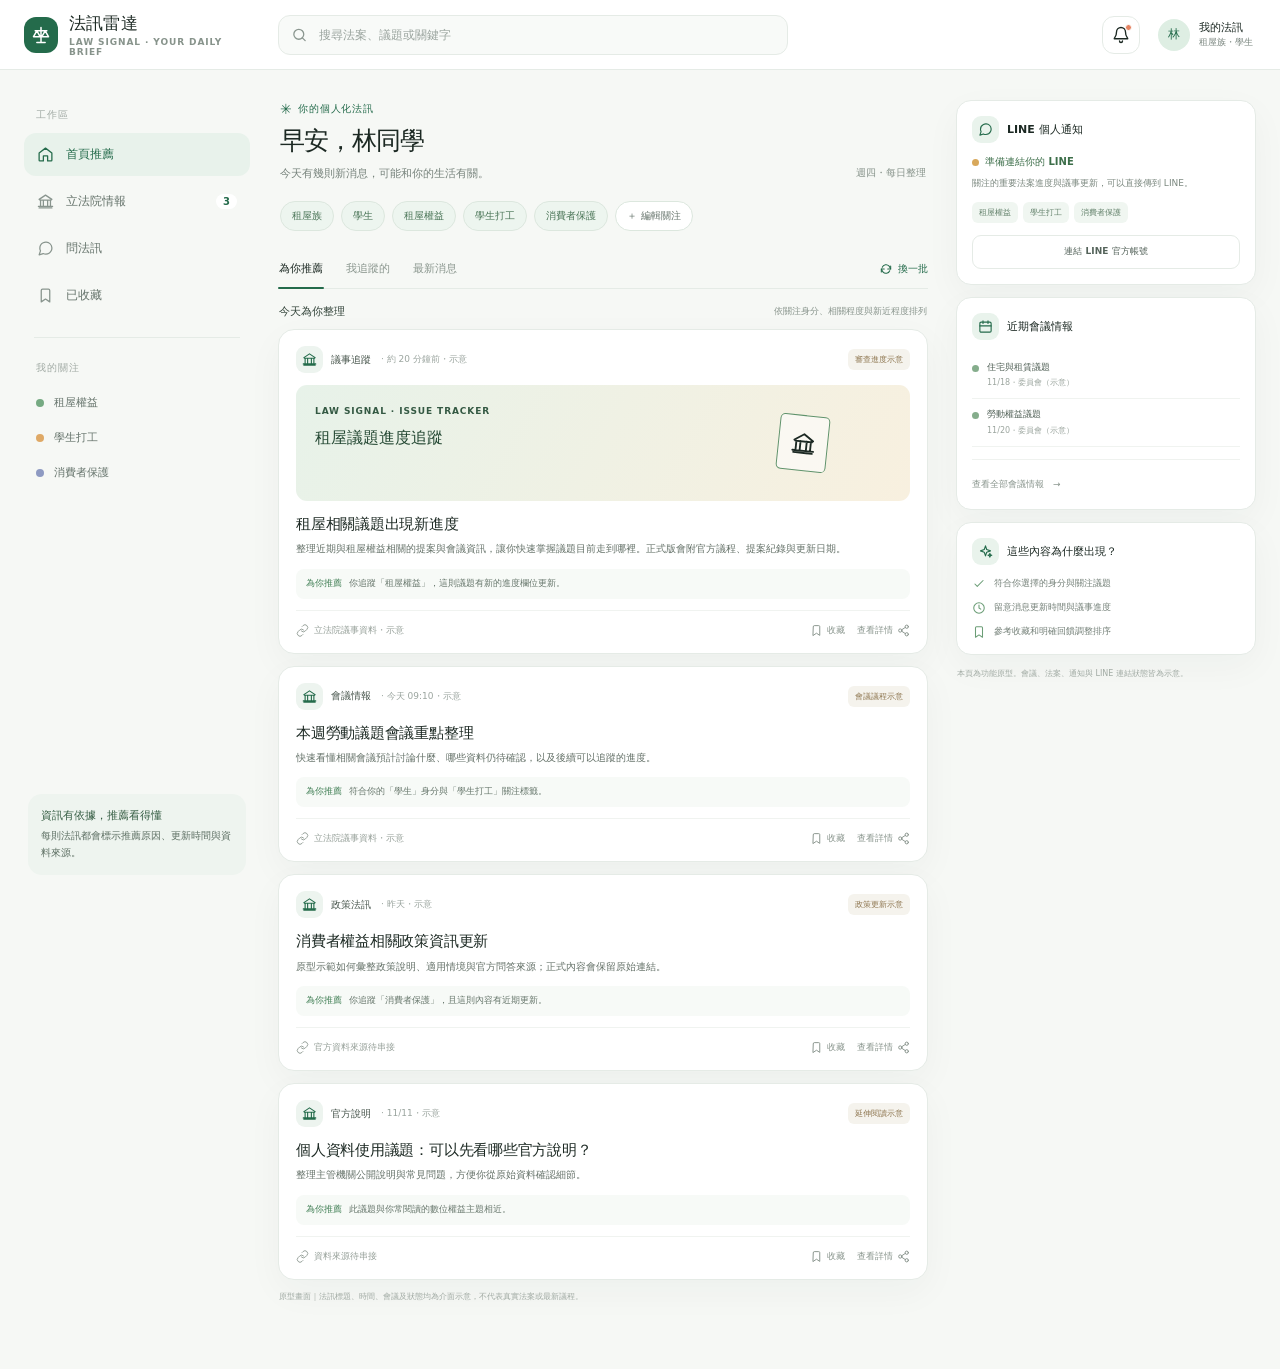
==== commit 3213a64f: "prototype: keep interactive demo as default entry" ====
--- a/prototype/index.html
+++ b/prototype/index.html
@@ -3,42 +3,153 @@
 <head>
   <meta charset="utf-8">
   <meta name="viewport" content="width=device-width, initial-scale=1">
-  <meta name="theme-color" content="#f4f7f4">
-  <title>法訊雷達｜網站架構</title>
-  <link rel="stylesheet" href="styles.css">
+  <meta name="theme-color" content="#f6f8f5">
+  <title>法訊雷達｜你的個人化法訊首頁</title>
+  <style>
+    :root{font-family:Inter,"Noto Sans TC","PingFang TC",system-ui,sans-serif;color:#1c2923;background:#f6f8f5;font-synthesis:none;text-rendering:optimizeLegibility;--ink:#1c2923;--muted:#77837c;--line:#e5ebe6;--paper:#fff;--canvas:#f6f8f5;--green:#246b4b;--green2:#e9f3ec;--mint:#ccebd7;--yellow:#f4c875;--shadow:0 12px 36px #203b2b0a}
+    *{box-sizing:border-box}body{margin:0;min-width:320px;background:var(--canvas)}button,input,textarea{font:inherit}button{cursor:pointer;color:inherit}button:focus-visible,input:focus-visible,textarea:focus-visible{outline:3px solid #72b78c;outline-offset:2px}svg{display:block;width:18px;height:18px;fill:none;stroke:currentColor;stroke-width:1.8;stroke-linecap:round;stroke-linejoin:round}.app{min-height:100vh}.topbar{height:70px;position:sticky;top:0;z-index:20;background:#ffffffed;backdrop-filter:blur(16px);border-bottom:1px solid var(--line);display:flex;align-items:center;gap:28px;padding:0 max(24px,calc((100vw - 1460px)/2))}.brand{width:226px;flex:none;display:flex;align-items:center;gap:11px;color:var(--ink);font-size:17px;font-weight:750;letter-spacing:.01em}.brand-mark{width:36px;height:36px;border-radius:12px;background:var(--green);color:#fff;display:grid;place-items:center}.brand-mark svg{width:20px;height:20px}.brand small{display:block;font-size:9px;letter-spacing:.1em;color:#87938b;font-weight:650;margin-top:2px}.searchbox{height:40px;max-width:510px;flex:1;position:relative}.searchbox svg{position:absolute;left:13px;top:11px;color:#8a968f;width:17px}.searchbox input{width:100%;height:100%;border:1px solid var(--line);background:#f8faf8;border-radius:12px;padding:0 16px 0 40px;font-size:12px;color:var(--ink)}.searchbox input::placeholder{color:#9aa49e}.top-actions{margin-left:auto;display:flex;align-items:center;gap:10px}.icon-button{width:38px;height:38px;border:1px solid var(--line);border-radius:12px;background:#fff;display:grid;place-items:center;position:relative}.icon-button:hover,.quiet-button:hover{background:#f1f6f2}.unread{position:absolute;right:7px;top:7px;width:7px;height:7px;background:#e58462;border:1px solid #fff;border-radius:50%}.profile-button{height:40px;border:0;background:transparent;display:flex;align-items:center;gap:9px;padding:0 3px 0 8px}.avatar{width:32px;height:32px;border-radius:50%;display:grid;place-items:center;background:#deeee3;color:var(--green);font-size:12px;font-weight:750}.profile-copy{text-align:left;font-size:11px;font-weight:700;line-height:1.35}.profile-copy span{display:block;color:var(--muted);font-size:9px;font-weight:500}.layout{width:min(1460px,100%);margin:0 auto;display:grid;grid-template-columns:226px minmax(0,650px) 300px;justify-content:center;gap:28px;padding:27px 24px 56px}.sidebar{position:sticky;top:96px;align-self:start;min-height:calc(100vh - 122px);display:flex;flex-direction:column}.side-label{font-size:10px;font-weight:700;color:#a1aaa4;letter-spacing:.1em;margin:11px 12px}.nav-list{display:grid;gap:4px}.nav-link{width:100%;display:flex;align-items:center;gap:12px;min-height:43px;padding:0 13px;border:0;border-radius:12px;background:transparent;text-align:left;color:#66746c;font-size:12px;font-weight:550}.nav-link svg{width:17px;height:17px;color:#89958e}.nav-link:hover{background:#edf3ee;color:var(--ink)}.nav-link.active{background:#e8f2eb;color:var(--green);font-weight:700}.nav-link.active svg{color:var(--green)}.nav-count{margin-left:auto;padding:2px 7px;background:#fff;border-radius:99px;color:var(--green);font-size:10px}.side-divider{height:1px;background:var(--line);margin:20px 10px 12px}.topic-shortcuts{display:grid;gap:2px}.topic-shortcut{display:flex;align-items:center;gap:10px;padding:9px 12px;color:#65736b;font-size:11px}.topic-color{width:8px;height:8px;border-radius:50%;background:#76aa82}.topic-shortcut:nth-child(2) .topic-color{background:#dfa966}.topic-shortcut:nth-child(3) .topic-color{background:#8e9ac2}.sidebar-spacer{flex:1}.sidebar-note{margin:18px 4px 0;padding:13px 13px 14px;background:#eef4ef;border-radius:14px;color:#5e7064;font-size:10px;line-height:1.65}.sidebar-note strong{display:block;color:#355d43;font-size:11px;margin-bottom:3px}.main{min-width:0}.view{display:none}.view.active{display:block}.welcome{padding:4px 2px 0}.eyebrow{display:flex;align-items:center;gap:6px;color:var(--green);font-size:10px;font-weight:750;letter-spacing:.07em}.eyebrow .sparkle{font-size:14px}.welcome-row{display:flex;justify-content:space-between;align-items:flex-end;gap:16px;margin-top:7px}.welcome h1{margin:0;font-size:25px;letter-spacing:-.04em;line-height:1.36;font-weight:760}.subcopy{margin:7px 0 0;color:var(--muted);font-size:11px;line-height:1.65}.date-label{flex:none;color:#87938b;font-size:10px;padding-bottom:3px}.identity-row{display:flex;align-items:center;gap:7px;overflow:auto;scrollbar-width:none;margin:18px 0 19px}.identity-row::-webkit-scrollbar{display:none}.pill{white-space:nowrap;border:1px solid #dce7de;color:#497456;background:#edf5ef;border-radius:30px;padding:7px 11px;font-size:10px;font-weight:650}.pill.subtle{background:#fff;color:#76837a;border-color:var(--line)}.pill.add{display:inline-flex;align-items:center;gap:4px;color:#68766e;background:#fff}.pill.add:hover{border-color:#a9cbb2;color:var(--green)}.feed-toolbar{display:flex;justify-content:space-between;align-items:center;border-bottom:1px solid var(--line);margin-bottom:15px}.tabs{display:flex;align-items:center;gap:21px}.tab{position:relative;border:0;background:transparent;padding:11px 1px 12px;color:#8a968e;font-size:11px;font-weight:600}.tab.selected{color:var(--ink);font-weight:750}.tab.selected:after{content:"";position:absolute;height:2px;bottom:-1px;left:0;right:0;background:var(--green);border-radius:4px}.refresh-button{border:0;background:transparent;color:var(--green);font-size:10px;font-weight:650;display:flex;align-items:center;gap:5px;padding:8px 0}.refresh-button svg{width:14px;height:14px}.feed-caption{display:flex;justify-content:space-between;align-items:center;margin:0 1px 10px;color:#88948c;font-size:9px}.feed-caption strong{font-size:11px;color:#33443a;font-weight:700}.feed-list{display:grid;gap:12px}.story{background:var(--paper);border:1px solid var(--line);border-radius:16px;padding:16px 17px 13px;box-shadow:var(--shadow);transition:transform .16s ease,border-color .16s ease}.story:hover{transform:translateY(-1px);border-color:#cbdace}.story-top{display:flex;align-items:center;gap:8px;min-width:0}.source-avatar{width:27px;height:27px;flex:none;display:grid;place-items:center;border-radius:9px;background:#edf4ef;color:var(--green)}.source-avatar svg{width:15px;height:15px}.source-name{font-size:10px;font-weight:700;color:#48564d}.story-time{color:#9aa49e;font-size:9px;margin-left:2px}.more-button{border:0;background:transparent;color:#9ba59e;margin-left:auto;padding:3px}.more-button svg{width:16px;height:16px}.story-tag{margin-left:auto;flex:none;background:#f5f3ed;color:#8e7650;border-radius:6px;padding:5px 7px;font-size:8px;font-weight:650}.story-title{font-size:15px;line-height:1.48;letter-spacing:-.015em;margin:12px 0 5px;font-weight:740}.story-summary{font-size:10px;color:#647168;line-height:1.75;margin:0}.relevance{margin-top:11px;background:#f7faf7;border-radius:8px;padding:8px 10px;display:flex;gap:7px;color:#66766b;font-size:9px;line-height:1.55}.relevance b{flex:none;color:#438057;font-weight:700}.story-meta{display:flex;align-items:center;justify-content:space-between;gap:10px;margin-top:11px;padding-top:10px;border-top:1px solid #f0f3f0;color:#96a099;font-size:9px}.source-meta{display:flex;align-items:center;gap:5px;min-width:0}.source-meta svg{width:13px;height:13px;flex:none}.source-meta span{overflow:hidden;text-overflow:ellipsis;white-space:nowrap}.story-actions{display:flex;align-items:center;gap:12px;flex:none}.text-action{border:0;background:transparent;color:#89958d;font-size:9px;padding:3px 0;display:inline-flex;align-items:center;gap:4px}.text-action svg{width:13px;height:13px}.text-action:hover,.text-action.saved{color:var(--green)}.story-hero{margin:12px 0 0;height:116px;border-radius:11px;overflow:hidden;position:relative;background:linear-gradient(120deg,#e7f2e9,#f8f0df)}.hero-shape{position:absolute;inset:0;display:flex;align-items:center;justify-content:flex-end;padding:0 27px;color:#367750}.hero-shape:before,.hero-shape:after{content:"";position:absolute;border:1px solid #97bea1;border-radius:50%}.hero-shape:before{width:148px;height:148px;right:42px;top:-54px}.hero-shape:after{width:102px;height:102px;right:65px;top:-30px}.hero-label{position:absolute;left:19px;top:21px;color:#345943;font-size:9px;letter-spacing:.1em;font-weight:750}.hero-title{position:absolute;left:19px;top:43px;color:#244833;font-size:16px;font-weight:750}.hero-mark{position:absolute;right:82px;top:30px;width:50px;height:56px;border:1.5px solid #60936c;border-radius:5px;background:#ffffff90;transform:rotate(6deg);display:grid;place-items:center}.hero-mark svg{width:25px;height:25px}.rail{padding-top:3px}.rail-card{background:#fff;border:1px solid var(--line);border-radius:15px;padding:15px;margin-bottom:12px;box-shadow:var(--shadow)}.rail-title{display:flex;align-items:center;gap:8px;font-size:11px;font-weight:750;margin:0 0 12px}.rail-icon{width:27px;height:27px;border-radius:9px;background:var(--green2);color:var(--green);display:grid;place-items:center}.rail-icon svg{width:15px;height:15px}.line-connected{display:flex;align-items:center;gap:6px;font-size:10px;font-weight:700;color:#3c6e49}.status-dot{width:7px;height:7px;border-radius:99px;background:#5da66e}.rail-copy{margin:7px 0 11px;color:#7a877e;font-size:9px;line-height:1.65}.notify-chips{display:flex;gap:5px;flex-wrap:wrap;margin-bottom:12px}.notify-chip{padding:5px 7px;border-radius:6px;background:#f0f6f1;color:#62806a;font-size:8px}.outline-button,.solid-button{width:100%;min-height:34px;border:1px solid var(--line);border-radius:9px;background:#fff;color:#54635a;font-size:9px;font-weight:650}.outline-button:hover{border-color:#b9d1bf;color:var(--green)}.solid-button{background:var(--green);border-color:var(--green);color:#fff}.solid-button:hover{background:#1d5d3f}.rail-divider{height:1px;background:#eff2ef;margin:12px 0}.agenda-item{display:flex;gap:8px;padding:9px 0;border-bottom:1px solid #f0f3f0}.agenda-item:last-child{padding-bottom:0;border-bottom:0}.agenda-dot{width:7px;height:7px;border-radius:50%;background:#85ad8c;flex:none;margin-top:4px}.agenda-name{font-size:9px;line-height:1.5;color:#4f5f55}.agenda-date{display:block;margin-top:3px;color:#9ba59e;font-size:8px}.reason-list{display:grid;gap:10px}.reason-item{display:flex;align-items:flex-start;gap:8px;color:#748078;font-size:9px;line-height:1.5}.reason-item svg{width:14px;height:14px;flex:none;color:#6b9d76}.fine-print{font-size:8px;line-height:1.65;color:#a0aaa3;margin:10px 1px}.page-heading{margin:6px 0 16px}.page-heading h1{font-size:23px;line-height:1.4;margin:0;letter-spacing:-.035em}.page-heading p{font-size:11px;color:var(--muted);line-height:1.65;margin:5px 0 0}.section-card{background:#fff;border:1px solid var(--line);border-radius:15px;padding:17px;margin:12px 0;box-shadow:var(--shadow)}.section-card h2{margin:0 0 5px;font-size:13px}.section-card p{color:#78847c;font-size:10px;line-height:1.7;margin:0}.section-toolbar{display:flex;align-items:center;justify-content:space-between;gap:10px;margin-bottom:10px}.section-toolbar h2{margin:0}.select-small{padding:7px 9px;border:1px solid var(--line);border-radius:8px;background:#fff;color:#637068;font-size:9px}.agenda-list,.bill-list{display:grid}.agenda-line,.bill-line{display:flex;gap:12px;align-items:flex-start;padding:13px 0;border-top:1px solid #eff2ef}.agenda-datebox{width:44px;flex:none;text-align:center;background:#f1f6f1;border-radius:9px;padding:7px 2px;color:#477452;font-size:9px;font-weight:700}.agenda-datebox span{display:block;color:#8a998d;font-size:8px;margin-top:2px;font-weight:500}.agenda-line h3,.bill-line h3{margin:0 0 4px;font-size:10px;line-height:1.55}.agenda-line p,.bill-line p{margin:0;color:#839087;font-size:9px;line-height:1.55}.status-label{display:inline-flex;margin-top:6px;padding:4px 6px;border-radius:5px;background:#f5f3ed;color:#92794e;font-size:8px}.status-label.green{background:#edf5ef;color:#5a8762}.info-banner{padding:11px 13px;background:#f1f6f1;border-radius:10px;color:#6e7c72;font-size:9px;line-height:1.6;margin-bottom:12px}.chat-wrap{min-height:510px;display:flex;flex-direction:column;background:white;border:1px solid var(--line);border-radius:16px;overflow:hidden;box-shadow:var(--shadow)}.chat-head{padding:15px 17px;display:flex;align-items:center;gap:10px;border-bottom:1px solid #eff2ef}.bot-icon{width:34px;height:34px;display:grid;place-items:center;border-radius:11px;background:#e9f3ec;color:var(--green)}.bot-icon svg{width:18px;height:18px}.chat-head strong{font-size:11px}.chat-head small{display:block;color:#89958d;font-size:9px;margin-top:3px}.chat-log{padding:18px;flex:1;display:flex;flex-direction:column;gap:13px}.chat-welcome{max-width:86%;padding:12px 13px;border-radius:4px 12px 12px 12px;background:#f2f6f2;color:#5a685f;font-size:10px;line-height:1.75}.chat-welcome b{display:block;font-size:11px;color:#34483a;margin-bottom:3px}.prompt-row{display:flex;flex-wrap:wrap;gap:6px;margin-top:3px}.prompt-chip{padding:7px 9px;background:#fff;border:1px solid var(--line);border-radius:99px;color:#5c7462;font-size:9px}.prompt-chip:hover{background:#eff6f0}.chat-message{max-width:86%;align-self:flex-end;padding:10px 12px;background:#e8f2eb;border-radius:12px 4px 12px 12px;font-size:10px;line-height:1.7;color:#395744}.chat-answer{max-width:92%;padding:12px 13px;background:#f2f6f2;border-radius:4px 12px 12px 12px;color:#5b6b60;font-size:10px;line-height:1.75}.answer-source{display:block;border-top:1px solid #e2eae3;margin-top:9px;padding-top:8px;color:#4d7959;font-size:9px}.chat-compose{padding:12px;border-top:1px solid #eff2ef;display:flex;gap:8px}.chat-compose input{min-width:0;flex:1;height:38px;border:1px solid var(--line);border-radius:10px;padding:0 12px;font-size:10px}.send-button{width:39px;height:38px;border:0;border-radius:10px;background:var(--green);color:#fff;display:grid;place-items:center}.send-button svg{width:16px;height:16px}.chat-disclaimer{padding:0 15px 12px;text-align:center;color:#a0aaa3;font-size:8px}.saved-empty{padding:48px 20px;text-align:center;background:white;border:1px dashed #d7e2d9;border-radius:15px;color:#849087}.saved-empty svg{width:26px;height:26px;margin:0 auto 10px;color:#7ca287}.saved-empty strong{display:block;color:#53635a;font-size:12px;margin-bottom:5px}.saved-empty p{margin:0;font-size:9px}.settings-grid{display:grid;grid-template-columns:1fr 1fr;gap:12px}.setting-tile{padding:13px;border:1px solid var(--line);border-radius:12px;background:#fff}.setting-tile strong{font-size:10px;display:block;margin-bottom:4px}.setting-tile span{font-size:9px;color:#839087;line-height:1.5}.switch-row{display:flex;align-items:center;justify-content:space-between;gap:10px;padding:12px 0;border-top:1px solid #eff2ef;font-size:10px;color:#66746b}.switch{appearance:none;width:32px;height:18px;border-radius:99px;background:#dce3dd;position:relative;transition:.18s}.switch:before{content:"";position:absolute;width:14px;height:14px;left:2px;top:2px;border-radius:50%;background:#fff;box-shadow:0 1px 3px #0002;transition:.18s}.switch:checked{background:#4d9462}.switch:checked:before{transform:translateX(14px)}.toast{position:fixed;bottom:24px;left:50%;z-index:60;transform:translate(-50%,12px);opacity:0;pointer-events:none;background:#263d2e;color:#fff;border-radius:10px;padding:10px 15px;font-size:10px;box-shadow:0 8px 30px #17271c30;transition:.2s}.toast.show{opacity:1;transform:translate(-50%,0)}.modal-backdrop{position:fixed;inset:0;z-index:40;background:#14231b70;display:none;align-items:center;justify-content:center;padding:20px}.modal-backdrop.open{display:flex}.modal{width:min(520px,100%);max-height:min(86vh,760px);overflow:auto;background:#fff;border-radius:18px;padding:21px;box-shadow:0 24px 70px #0a1d1050}.modal-top{display:flex;align-items:flex-start;justify-content:space-between;gap:14px}.modal-top h2{font-size:17px;margin:0}.modal-top p{font-size:10px;color:#829087;line-height:1.65;margin:6px 0 0}.modal-close{width:30px;height:30px;border:0;border-radius:9px;background:#f2f5f2;display:grid;place-items:center}.modal-close svg{width:15px;height:15px}.option-group{margin:20px 0 0}.option-group h3{font-size:10px;color:#56665c;margin:0 0 9px}.option-grid{display:flex;flex-wrap:wrap;gap:7px}.option-chip{border:1px solid var(--line);background:#fff;color:#69766e;border-radius:99px;padding:8px 11px;font-size:9px}.option-chip.selected{border-color:#b7d2bd;background:#edf5ef;color:#3d754b}.modal-footer{display:flex;justify-content:flex-end;gap:8px;margin-top:22px}.modal-footer button{width:auto;min-width:92px;padding:0 13px}.detail-source{margin-top:14px;border:1px solid #e7eee8;border-radius:10px;padding:11px;color:#6e7c72;font-size:9px;line-height:1.7}.detail-source b{color:#486b50}.mobile-bottom{display:none}
+    @media(max-width:1190px){.layout{grid-template-columns:196px minmax(0,650px) 270px;gap:18px;padding-left:18px;padding-right:18px}.brand{width:196px}.rail{font-size:95%}}
+    @media(max-width:1000px){.layout{grid-template-columns:190px minmax(0,680px);max-width:920px}.rail{grid-column:2;display:grid;grid-template-columns:1fr 1fr;gap:10px;padding-top:0}.rail-card{margin:0}.fine-print{grid-column:1/-1}.brand{width:190px}}
+    @media(max-width:680px){.topbar{height:60px;padding:0 14px;gap:10px}.brand{width:auto;min-width:0;font-size:14px}.brand-mark{width:33px;height:33px}.brand small{display:none}.searchbox{display:none}.top-actions{gap:6px}.profile-copy{display:none}.profile-button{padding:0 0 0 2px}.icon-button{width:35px;height:35px}.layout{display:block;padding:18px 13px 82px}.sidebar{display:none}.main{width:100%}.welcome h1{font-size:22px}.welcome-row{align-items:flex-start}.date-label{display:none}.identity-row{margin:14px 0 15px}.tabs{gap:17px}.tab{font-size:10px}.story{padding:14px 13px 12px}.story-title{font-size:14px}.story-summary{font-size:10px}.story-actions{gap:8px}.rail{display:grid;grid-template-columns:1fr;margin-top:15px}.rail-card{padding:14px}.mobile-bottom{position:fixed;bottom:0;left:0;right:0;height:61px;padding:5px 12px max(5px,env(safe-area-inset-bottom));display:flex;justify-content:space-around;background:#ffffffed;backdrop-filter:blur(14px);border-top:1px solid var(--line);z-index:25}.mobile-bottom button{border:0;background:transparent;color:#869189;display:flex;flex-direction:column;align-items:center;justify-content:center;gap:3px;min-width:57px;font-size:8px}.mobile-bottom button.active{color:var(--green);font-weight:700}.mobile-bottom svg{width:18px;height:18px}.page-heading h1{font-size:21px}.settings-grid{grid-template-columns:1fr}.chat-wrap{min-height:calc(100vh - 210px)}.story-hero{height:105px}}
+    @media(prefers-reduced-motion:reduce){*,*:before,*:after{scroll-behavior:auto!important;transition:none!important}}
+  </style>
 </head>
 <body>
-  <div class="app-shell">
+  <svg aria-hidden="true" style="position:absolute;width:0;height:0;overflow:hidden">
+    <symbol id="i-scale" viewBox="0 0 24 24"><path d="M12 3v18M5 7h14M7 7l-4 7h8L7 7Zm10 0-4 7h8l-4-7ZM7 21h10"/></symbol>
+    <symbol id="i-home" viewBox="0 0 24 24"><path d="m3 10 9-7 9 7v10a1 1 0 0 1-1 1h-5v-7H9v7H4a1 1 0 0 1-1-1z"/></symbol>
+    <symbol id="i-landmark" viewBox="0 0 24 24"><path d="m3 9 9-6 9 6M4 10h16M5 10v9m4-9v9m6-9v9m4-9v9M3 21h18M2 19h20"/></symbol>
+    <symbol id="i-message" viewBox="0 0 24 24"><path d="M21 11.5a8.4 8.4 0 0 1-.9 3.8 8.5 8.5 0 0 1-7.6 4.7 8.4 8.4 0 0 1-3.8-.9L3 21l1.9-5.7a8.4 8.4 0 0 1-.9-3.8 8.5 8.5 0 0 1 4.7-7.6 8.4 8.4 0 0 1 3.8-.9h.5a8.5 8.5 0 0 1 8 8z"/></symbol>
+    <symbol id="i-bookmark" viewBox="0 0 24 24"><path d="M6 4.8A1.8 1.8 0 0 1 7.8 3h8.4A1.8 1.8 0 0 1 18 4.8V21l-6-4-6 4z"/></symbol>
+    <symbol id="i-bell" viewBox="0 0 24 24"><path d="M18 8a6 6 0 0 0-12 0c0 7-3 7-3 9h18c0-2-3-2-3-9m-8 12a2 2 0 0 0 4 0"/></symbol>
+    <symbol id="i-search" viewBox="0 0 24 24"><circle cx="11" cy="11" r="7"/><path d="m20 20-4-4"/></symbol>
+    <symbol id="i-refresh" viewBox="0 0 24 24"><path d="M20 7v5h-5M4 17v-5h5"/><path d="M5.6 9a7 7 0 0 1 11.7-2L20 12M4 12l2.7 5a7 7 0 0 0 11.7-2"/></symbol>
+    <symbol id="i-more" viewBox="0 0 24 24"><circle cx="5" cy="12" r="1"/><circle cx="12" cy="12" r="1"/><circle cx="19" cy="12" r="1"/></symbol>
+    <symbol id="i-clock" viewBox="0 0 24 24"><circle cx="12" cy="12" r="9"/><path d="M12 7v5l3 2"/></symbol>
+    <symbol id="i-share" viewBox="0 0 24 24"><circle cx="18" cy="5" r="3"/><circle cx="6" cy="12" r="3"/><circle cx="18" cy="19" r="3"/><path d="m8.7 10.7 6.6-4.4m-6.6 7 6.6 4.4"/></symbol>
+    <symbol id="i-send" viewBox="0 0 24 24"><path d="m22 2-7 20-4-9-9-4zM22 2 11 13"/></symbol>
+    <symbol id="i-sparkles" viewBox="0 0 24 24"><path d="m12 3 1.9 5.8L20 11l-6.1 2.2L12 19l-2-5.8L4 11l6-2.2L12 3Zm7 12 .9 2.1L22 18l-2.1.9L19 21l-.9-2.1L16 18l2.1-.9L19 15Z"/></symbol>
+    <symbol id="i-check" viewBox="0 0 24 24"><path d="m5 12 4 4L19 6"/></symbol>
+    <symbol id="i-calendar" viewBox="0 0 24 24"><rect x="3" y="5" width="18" height="16" rx="2"/><path d="M16 3v4M8 3v4M3 11h18"/></symbol>
+    <symbol id="i-x" viewBox="0 0 24 24"><path d="m18 6-12 12M6 6l12 12"/></symbol>
+    <symbol id="i-link" viewBox="0 0 24 24"><path d="M10 13a5 5 0 0 0 7.1 0l3-3A5 5 0 0 0 13 2.9l-1.7 1.7M14 11a5 5 0 0 0-7.1 0l-3 3a5 5 0 0 0 7.1 7.1l1.7-1.7"/></symbol>
+    <symbol id="i-info" viewBox="0 0 24 24"><circle cx="12" cy="12" r="10"/><path d="M12 16v-4m0-4h.01"/></symbol>
+  </svg>
+  <div class="app">
     <header class="topbar">
-      <a class="brand" href="#/home" aria-label="法訊雷達首頁">
-        <span class="brand-mark" aria-hidden="true">法</span>
-        <span class="brand-name">法訊雷達<small>LAW SIGNAL</small></span>
-      </a>
-      <label class="searchbox">
-        <span aria-hidden="true">⌕</span>
-        <input type="search" placeholder="搜尋法訊、議題或來源" aria-label="搜尋">
-      </label>
+      <div class="brand"><span class="brand-mark"><svg><use href="#i-scale"/></svg></span><span>法訊雷達<small>LAW SIGNAL · YOUR DAILY BRIEF</small></span></div>
+      <label class="searchbox"><svg><use href="#i-search"/></svg><input id="search-input" type="search" placeholder="搜尋法案、議題或關鍵字" aria-label="搜尋法訊"></label>
       <div class="top-actions">
-        <button class="icon-button" type="button" data-page="notifications" aria-label="通知">♧</button>
-        <button class="profile-button" type="button" data-page="settings"><span class="avatar">我</span><span class="profile-label">個人設定</span></button>
+        <button class="icon-button" type="button" aria-label="查看通知" data-view="notifications"><svg><use href="#i-bell"/></svg><span class="unread"></span></button>
+        <button class="profile-button" type="button" data-view="settings"><span class="avatar">林</span><span class="profile-copy">我的法訊<span>租屋族・學生</span></span></button>
       </div>
     </header>
-
-    <div class="app-layout">
+    <div class="layout">
       <aside class="sidebar" aria-label="主要導覽">
-        <p class="side-label">工作空間</p>
-        <nav id="primary-navigation" class="nav-list"></nav>
+        <p class="side-label">工作區</p>
+        <nav class="nav-list">
+          <button class="nav-link active" data-view="home"><svg><use href="#i-home"/></svg>首頁推薦</button>
+          <button class="nav-link" data-view="legislature"><svg><use href="#i-landmark"/></svg>立法院情報<span class="nav-count">3</span></button>
+          <button class="nav-link" data-view="chat"><svg><use href="#i-message"/></svg>問法訊</button>
+          <button class="nav-link" data-view="saved"><svg><use href="#i-bookmark"/></svg>已收藏<span class="nav-count saved-count" hidden>0</span></button>
+        </nav>
+        <div class="side-divider"></div>
+        <p class="side-label">我的關注</p>
+        <div class="topic-shortcuts" id="sidebar-topics"><div class="topic-shortcut"><span class="topic-color"></span>租屋權益</div><div class="topic-shortcut"><span class="topic-color"></span>學生打工</div><div class="topic-shortcut"><span class="topic-color"></span>消費者保護</div></div>
         <div class="sidebar-spacer"></div>
-        <div class="sidebar-note"><span class="note-mark" aria-hidden="true">i</span><span>網站介面骨架<br>功能與資料待後續接入</span></div>
+        <div class="sidebar-note"><strong>資訊有依據，推薦看得懂</strong>每則法訊都會標示推薦原因、更新時間與資料來源。</div>
       </aside>
-
-      <main id="page-content" class="main" tabindex="-1" aria-live="polite"></main>
-
-      <aside id="context-rail" class="context-rail" aria-label="側邊資訊模組"></aside>
+      <main class="main">
+        <section class="view active" id="view-home">
+          <div class="welcome">
+            <div class="eyebrow"><span class="sparkle">✳</span>你的個人化法訊</div>
+            <div class="welcome-row"><div><h1>早安，林同學</h1><p class="subcopy">今天有幾則新消息，可能和你的生活有關。</p></div><span class="date-label">週四・每日整理</span></div>
+            <div class="identity-row" id="identity-row"><span class="pill">租屋族</span><span class="pill">學生</span><span class="pill">學生打工</span><button class="pill add" data-open-interests><span>＋</span> 編輯關注</button></div>
+          </div>
+          <div class="feed-toolbar"><div class="tabs" role="tablist" aria-label="法訊資訊流"><button class="tab selected" data-feed="for-you" role="tab" aria-selected="true">為你推薦</button><button class="tab" data-feed="following" role="tab" aria-selected="false">我追蹤的</button><button class="tab" data-feed="latest" role="tab" aria-selected="false">最新消息</button></div><button class="refresh-button" id="refresh-feed"><svg><use href="#i-refresh"/></svg>換一批</button></div>
+          <div class="feed-caption"><strong id="feed-title">今天為你整理</strong><span id="feed-subtitle">依關注身分、相關程度與新近程度排列</span></div>
+          <div class="feed-list" id="feed-list"></div>
+          <p class="fine-print">原型畫面｜法訊標題、時間、會議及狀態均為介面示意，不代表真實法案或最新議程。</p>
+        </section>
+        <section class="view" id="view-legislature">
+          <div class="page-heading"><div class="eyebrow"><svg style="width:13px;height:13px"><use href="#i-landmark"/></svg>議事追蹤</div><h1>立法院情報</h1><p>把會議、議程與提案進度整理成好讀的重點。</p></div>
+          <div class="info-banner"><b>原型示意資料</b>　目前未串接立法院即時資料；正式版將顯示資料更新時間與官方來源連結。</div>
+          <section class="section-card"><div class="section-toolbar"><h2>近期會議</h2><select class="select-small" aria-label="會議類型"><option>全部會議</option><option>委員會</option><option>院會</option></select></div><div class="agenda-list">
+            <article class="agenda-line"><div class="agenda-datebox">11/18<span>週三・示意</span></div><div><h3>租賃與住宅相關議題｜委員會會議</h3><p>會議議程摘要尚待官方資料串接，關注議題：租屋權益。</p><span class="status-label">議程待確認</span></div></article>
+            <article class="agenda-line"><div class="agenda-datebox">11/20<span>週五・示意</span></div><div><h3>勞動權益相關議題｜委員會會議</h3><p>會議重點、提案清單與逐字紀錄將在正式版提供。</p><span class="status-label green">可能與你有關</span></div></article>
+            <article class="agenda-line"><div class="agenda-datebox">11/24<span>週二・示意</span></div><div><h3>消費者保護相關議題｜院會</h3><p>示意議程項目，用來呈現個人關注與會議的關聯。</p><span class="status-label">議程待確認</span></div></article>
+          </div></section>
+          <section class="section-card"><div class="section-toolbar"><h2>法案與政策進度</h2><select class="select-small" aria-label="進度篩選"><option>全部進度</option><option>審查中</option><option>已三讀</option></select></div><div class="bill-list">
+            <article class="bill-line"><span class="source-avatar"><svg><use href="#i-landmark"/></svg></span><div><h3>租屋權益相關提案（示意名稱）</h3><p>最近動態：委員會審查資訊待串接｜資料來源欄位會連至官方紀錄</p><span class="status-label">審查進度示意</span></div></article>
+            <article class="bill-line"><span class="source-avatar"><svg><use href="#i-landmark"/></svg></span><div><h3>勞動保障相關提案（示意名稱）</h3><p>最近動態：提案與會議紀錄待串接｜尚無即時資料</p><span class="status-label green">符合學生打工關注</span></div></article>
+          </div></section>
+        </section>
+        <section class="view" id="view-chat">
+          <div class="page-heading"><div class="eyebrow"><svg style="width:13px;height:13px"><use href="#i-sparkles"/></svg>有來源的法律資訊</div><h1>問法訊</h1><p>回答應附官方依據；資料不足時，會清楚告訴你目前無法確認。</p></div>
+          <div class="chat-wrap"><div class="chat-head"><span class="bot-icon"><svg><use href="#i-sparkles"/></svg></span><div><strong>法訊小幫手</strong><small>來源核對模式・原型示意</small></div></div><div class="chat-log" id="chat-log"><div class="chat-welcome"><b>你好，我可以幫你整理法規與議事資訊。</b>為了避免答錯，我會以可查證的官方資料回答，並附上來源。這個原型還沒有連接資料庫，以下互動只展示預期流程。<div class="prompt-row"><button class="prompt-chip">租屋相關提案目前有什麼進度？</button><button class="prompt-chip">回答會附上哪些資料來源？</button></div></div></div><form class="chat-compose" id="chat-form"><input id="chat-input" type="text" placeholder="輸入你的問題，例如：這則法訊和我有什麼關係？" autocomplete="off" aria-label="輸入問題"><button class="send-button" aria-label="送出問題"><svg><use href="#i-send"/></svg></button></form><div class="chat-disclaimer">原型示範不構成法律意見；實際答案需依官方資料、日期與個案情況確認。</div></div>
+        </section>
+        <section class="view" id="view-saved">
+          <div class="page-heading"><div class="eyebrow"><svg style="width:13px;height:13px"><use href="#i-bookmark"/></svg>稍後閱讀</div><h1>已收藏</h1><p>把重要法訊留在這裡，方便回來追蹤。</p></div><div id="saved-list"></div>
+        </section>
+        <section class="view" id="view-settings">
+          <div class="page-heading"><div class="eyebrow"><svg style="width:13px;height:13px"><use href="#i-check"/></svg>個人化設定</div><h1>我的法訊</h1><p>調整你關心的身分與主題，讓首頁推薦更貼近你的需要。</p></div>
+          <section class="section-card"><div class="section-toolbar"><h2>我的身分與關注</h2><button class="outline-button" style="width:auto;padding:0 12px" data-open-interests>編輯標籤</button></div><div class="identity-row" id="settings-tags" style="margin:5px 0 0"></div></section>
+          <section class="section-card"><h2>LINE 官方帳號通知</h2><p style="margin:5px 0 10px">連結後可將符合你關注標籤的重要更新傳到 LINE。此按鈕目前為互動示意，尚未連接 LINE API。</p><div class="switch-row"><span id="line-status-text">尚未連結 LINE 帳號</span><button class="outline-button" style="width:auto;padding:0 12px" id="connect-line">連結 LINE（示意）</button></div><div class="switch-row"><span>重要法案狀態更新</span><input type="checkbox" class="switch" checked aria-label="重要法案狀態更新通知"></div><div class="switch-row"><span>相關會議與議程提醒</span><input type="checkbox" class="switch" checked aria-label="相關會議提醒"></div><div class="switch-row"><span>每週法訊摘要</span><input type="checkbox" class="switch" aria-label="每週法訊摘要"></div></section>
+          <section class="section-card"><h2>推薦會參考哪些訊號？</h2><div class="settings-grid" style="margin-top:11px"><div class="setting-tile"><strong>我的身分與關注標籤</strong><span>你主動選擇要追蹤的生活情境與議題。</span></div><div class="setting-tile"><strong>消息的時間與進度</strong><span>新近更新、會議日期與議題狀態。</span></div><div class="setting-tile"><strong>我收藏與回饋的內容</strong><span>幫助調整排序，也能隨時管理收藏。</span></div><div class="setting-tile"><strong>清楚說明推薦原因</strong><span>每則推薦都展示與你相關的原因。</span></div></div></section>
+        </section>
+        <section class="view" id="view-notifications">
+          <div class="page-heading"><div class="eyebrow"><svg style="width:13px;height:13px"><use href="#i-bell"/></svg>通知中心</div><h1>你的法訊提醒</h1><p>重要更新會依你設定的關注標籤整理。</p></div><div class="section-card"><h2>最近通知</h2><div class="agenda-list"><article class="agenda-line"><span class="source-avatar"><svg><use href="#i-sparkles"/></svg></span><div><h3>有一則租屋相關法訊值得查看</h3><p>依你關注的「租屋權益」標籤整理｜示意通知</p><span class="status-label">原型訊息</span></div></article><article class="agenda-line"><span class="source-avatar"><svg><use href="#i-calendar"/></svg></span><div><h3>本週有與學生打工相關的議程更新</h3><p>會議與法案資訊待官方資料串接｜示意通知</p><span class="status-label">原型訊息</span></div></article></div></div><button class="outline-button" data-view="settings">管理通知偏好</button></section>
+      </main>
+      <aside class="rail" aria-label="法訊個人化資訊">
+        <section class="rail-card"><h2 class="rail-title"><span class="rail-icon"><svg><use href="#i-message"/></svg></span>LINE 個人通知</h2><div class="line-connected" id="rail-line-status"><span class="status-dot"></span>準備連結你的 LINE</div><p class="rail-copy">關注的重要法案進度與議事更新，可以直接傳到 LINE。</p><div class="notify-chips" id="rail-notify-chips"><span class="notify-chip">租屋權益</span><span class="notify-chip">學生打工</span></div><button class="outline-button" id="rail-line-button">連結 LINE 官方帳號</button></section>
+        <section class="rail-card"><h2 class="rail-title"><span class="rail-icon"><svg><use href="#i-calendar"/></svg></span>近期會議情報</h2><div class="agenda-item"><span class="agenda-dot"></span><div class="agenda-name">住宅與租賃議題<span class="agenda-date">11/18・委員會（示意）</span></div></div><div class="agenda-item"><span class="agenda-dot"></span><div class="agenda-name">勞動權益議題<span class="agenda-date">11/20・委員會（示意）</span></div></div><div class="rail-divider"></div><button class="text-action" data-view="legislature">查看全部會議情報　→</button></section>
+        <section class="rail-card"><h2 class="rail-title"><span class="rail-icon"><svg><use href="#i-sparkles"/></svg></span>這些內容為什麼出現？</h2><div class="reason-list"><div class="reason-item"><svg><use href="#i-check"/></svg><span>符合你選擇的身分與關注議題</span></div><div class="reason-item"><svg><use href="#i-clock"/></svg><span>留意消息更新時間與議事進度</span></div><div class="reason-item"><svg><use href="#i-bookmark"/></svg><span>參考收藏和明確回饋調整排序</span></div></div></section>
+        <p class="fine-print">本頁為功能原型。會議、法案、通知與 LINE 連結狀態皆為示意。</p>
+      </aside>
     </div>
-
-    <nav id="mobile-navigation" class="mobile-navigation" aria-label="手機版導覽"></nav>
+    <nav class="mobile-bottom" aria-label="手機版導覽"><button class="active" data-view="home"><svg><use href="#i-home"/></svg>首頁</button><button data-view="legislature"><svg><use href="#i-landmark"/></svg>議事</button><button data-view="chat"><svg><use href="#i-message"/></svg>問法訊</button><button data-view="saved"><svg><use href="#i-bookmark"/></svg>收藏</button><button data-view="settings"><svg><use href="#i-check"/></svg>我的</button></nav>
   </div>
-  <script type="module" src="src/app.js"></script>
+  <div class="modal-backdrop" id="interest-modal" role="dialog" aria-modal="true" aria-labelledby="interest-title"><div class="modal"><div class="modal-top"><div><h2 id="interest-title">編輯你的關注</h2><p>選擇與你相關的身分和主題，首頁會依此調整推薦。設定只儲存在這台裝置。</p></div><button class="modal-close" data-close-modal aria-label="關閉"><svg><use href="#i-x"/></svg></button></div><div class="option-group"><h3>我的身分</h3><div class="option-grid" data-group="identity"><button class="option-chip selected">租屋族</button><button class="option-chip selected">學生</button><button class="option-chip">勞工</button><button class="option-chip">新手爸媽</button><button class="option-chip">小型商家</button><button class="option-chip">照顧者</button></div></div><div class="option-group"><h3>我關注的議題</h3><div class="option-grid" data-group="topics"><button class="option-chip selected">租屋權益</button><button class="option-chip selected">學生打工</button><button class="option-chip selected">消費者保護</button><button class="option-chip">勞動保障</button><button class="option-chip">個資與數位權益</button><button class="option-chip">交通安全</button></div></div><div class="modal-footer"><button class="outline-button" data-close-modal>取消</button><button class="solid-button" id="save-interests">儲存設定</button></div></div></div>
+  <div class="modal-backdrop" id="detail-modal" role="dialog" aria-modal="true" aria-labelledby="detail-title"><div class="modal"><div class="modal-top"><div><h2 id="detail-title">法訊詳細內容</h2><p id="detail-desc"></p></div><button class="modal-close" data-close-modal aria-label="關閉"><svg><use href="#i-x"/></svg></button></div><div class="detail-source" id="detail-source"></div><div class="modal-footer"><button class="outline-button" data-close-modal>關閉</button><button class="solid-button" id="detail-save">收藏這則法訊</button></div></div></div>
+  <div class="toast" id="toast" role="status" aria-live="polite"></div>
+  <script>
+    const stories=[
+      {id:"rent",category:"租屋權益",source:"立法院議事資料・示意",time:"約 20 分鐘前・示意",tag:"審查進度示意",title:"租屋相關議題出現新進度",summary:"整理近期與租屋權益相關的提案與會議資訊，讓你快速掌握議題目前走到哪裡。正式版會附官方議程、提案紀錄與更新日期。",reason:"你追蹤「租屋權益」，這則議題有新的進度欄位更新。",score:98,kind:"議事追蹤",hero:true},
+      {id:"work",category:"學生打工",source:"立法院議事資料・示意",time:"今天 09:10・示意",tag:"會議議程示意",title:"本週勞動議題會議重點整理",summary:"快速看懂相關會議預計討論什麼、哪些資料仍待確認，以及後續可以追蹤的進度。",reason:"符合你的「學生」身分與「學生打工」關注標籤。",score:88,kind:"會議情報"},
+      {id:"consumer",category:"消費者保護",source:"官方資料來源待串接",time:"昨天・示意",tag:"政策更新示意",title:"消費者權益相關政策資訊更新",summary:"原型示範如何彙整政策說明、適用情境與官方問答來源；正式內容會保留原始連結。",reason:"你追蹤「消費者保護」，且這則內容有近期更新。",score:72,kind:"政策法訊"},
+      {id:"privacy",category:"個資與數位權益",source:"資料來源待串接",time:"11/11・示意",tag:"延伸閱讀示意",title:"個人資料使用議題：可以先看哪些官方說明？",summary:"整理主管機關公開說明與常見問題，方便你從原始資料確認細節。",reason:"此議題與你常閱讀的數位權益主題相近。",score:58,kind:"官方說明"}
+    ];
+    const feedModes={"for-you":{title:"今天為你整理",subtitle:"依關注身分、相關程度與新近程度排列"},following:{title:"你追蹤的議題",subtitle:"只顯示你主動追蹤的身分與議題"},latest:{title:"最新法訊",subtitle:"依消息時間排列，保留與你的標籤關聯提示"}};
+    const saved=new Set(JSON.parse(localStorage.getItem("lawradar-saved")||"[]"));
+    const defaults={identity:["租屋族","學生"],topics:["租屋權益","學生打工","消費者保護"]};
+    let interests=JSON.parse(localStorage.getItem("lawradar-interests")||"null")||defaults;
+    let activeFeed="for-you",refresh=0,lineConnected=localStorage.getItem("lawradar-line")==="yes",detailStory=null,toastTimer;
+    const $=(s,r=document)=>r.querySelector(s), $$=(s,r=document)=>Array.from(r.querySelectorAll(s));
+    const icon=(name)=>`<svg aria-hidden="true"><use href="#i-${name}"/></svg>`;
+    function esc(value){return String(value).replace(/[&<>"']/g,c=>({"&":"&amp;","<":"&lt;",">":"&gt;",'"':"&quot;","'":"&#39;"}[c]))}
+    function showToast(message){const el=$("#toast");el.textContent=message;el.classList.add("show");clearTimeout(toastTimer);toastTimer=setTimeout(()=>el.classList.remove("show"),2400)}
+    function renderStories(items,target){target.innerHTML=items.map(s=>`<article class="story" data-story="${s.id}"><div class="story-top"><span class="source-avatar">${icon("landmark")}</span><span class="source-name">${esc(s.kind)}</span><span class="story-time">· ${esc(s.time)}</span><span class="story-tag">${esc(s.tag)}</span></div>${s.hero?`<div class="story-hero"><span class="hero-label">LAW SIGNAL · ISSUE TRACKER</span><span class="hero-title">租屋議題進度追蹤</span><span class="hero-mark">${icon("landmark")}</span></div>`:""}<h2 class="story-title">${esc(s.title)}</h2><p class="story-summary">${esc(s.summary)}</p><div class="relevance"><b>為你推薦</b><span>${esc(s.reason)}</span></div><div class="story-meta"><span class="source-meta">${icon("link")}<span>${esc(s.source)}</span></span><span class="story-actions"><button class="text-action ${saved.has(s.id)?"saved":""}" data-save="${s.id}" aria-label="${saved.has(s.id)?"取消收藏":"收藏"}">${icon("bookmark")}${saved.has(s.id)?"已收藏":"收藏"}</button><button class="text-action" data-detail="${s.id}">查看詳情 ${icon("share")}</button></span></div></article>`).join("");}
+    function filteredStories(){let list=[...stories];if(activeFeed==="following")list=list.filter(s=>interests.topics.includes(s.category)||s.category==="學生打工");if(activeFeed==="latest")list.reverse();else if(activeFeed==="for-you")list.sort((a,b)=>b.score-a.score);if(refresh%2)list=list.slice(1).concat(list.slice(0,1));const q=$("#search-input").value.trim().toLowerCase();if(q)list=list.filter(s=>(s.title+s.summary+s.category+s.kind).toLowerCase().includes(q));return list}
+    function renderFeed(){renderStories(filteredStories(),$("#feed-list"));$("#feed-title").textContent=feedModes[activeFeed].title;$("#feed-subtitle").textContent=feedModes[activeFeed].subtitle}
+    function updateSavedCount(){const badge=$(".saved-count");badge.hidden=!saved.size;badge.textContent=saved.size;localStorage.setItem("lawradar-saved",JSON.stringify([...saved]))}
+    function renderSaved(){const target=$("#saved-list"),items=stories.filter(s=>saved.has(s.id));if(!items.length){target.innerHTML=`<div class="saved-empty">${icon("bookmark")}<strong>還沒有收藏法訊</strong><p>在首頁點選「收藏」，重要內容就會留在這裡。</p></div>`;return}renderStories(items,target)}
+    function updateInterests(){const all=[...interests.identity,...interests.topics];$("#identity-row").innerHTML=all.map(t=>`<span class="pill">${esc(t)}</span>`).join("")+`<button class="pill add" data-open-interests><span>＋</span> 編輯關注</button>`;$("#settings-tags").innerHTML=all.map(t=>`<span class="pill">${esc(t)}</span>`).join("");$("#sidebar-topics").innerHTML=(interests.topics.length?interests.topics:["尚未選擇議題"]).slice(0,4).map(t=>`<div class="topic-shortcut"><span class="topic-color"></span>${esc(t)}</div>`).join("");$("#rail-notify-chips").innerHTML=(interests.topics.length?interests.topics:["尚未選擇議題"]).slice(0,3).map(t=>`<span class="notify-chip">${esc(t)}</span>`).join("");localStorage.setItem("lawradar-interests",JSON.stringify(interests));renderFeed()}
+    function renderLine(){const status=$("#rail-line-status"),button=$("#rail-line-button"),setting=$("#line-status-text");status.innerHTML=`<span class="status-dot" style="${lineConnected?"background:#5da66e":"background:#d8a85b"}"></span>${lineConnected?"LINE 官方帳號已連結（示意）":"準備連結你的 LINE"}`;button.textContent=lineConnected?"管理 LINE 通知偏好":"連結 LINE 官方帳號";setting.textContent=lineConnected?"LINE 官方帳號已連結（示意）":"尚未連結 LINE 帳號";$("#connect-line").textContent=lineConnected?"解除連結（示意）":"連結 LINE（示意）"}
+    function showView(name){const view=$("#view-"+name);if(!view)return;$$(".view").forEach(v=>v.classList.toggle("active",v===view));$$("[data-view]").forEach(b=>b.classList.toggle("active",b.dataset.view===name));if(name==="saved")renderSaved();window.scrollTo({top:0,behavior:"smooth"})}
+    function openInterestModal(){const modal=$("#interest-modal");$$(".option-chip",modal).forEach(b=>{const arr=b.closest("[data-group]").dataset.group==="identity"?interests.identity:interests.topics;b.classList.toggle("selected",arr.includes(b.textContent.trim()))});modal.classList.add("open")}
+    function toggleLine(){lineConnected=!lineConnected;localStorage.setItem("lawradar-line",lineConnected?"yes":"no");renderLine();showToast(lineConnected?"已切換為 LINE 已連結示意狀態":"已切換為尚未連結示意狀態")}
+    function openDetails(id){detailStory=stories.find(s=>s.id===id);if(!detailStory)return;$("#detail-title").textContent=detailStory.title;$("#detail-desc").textContent=detailStory.summary;$("#detail-source").innerHTML=`<b>推薦原因：</b>${esc(detailStory.reason)}<br><b>資料來源：</b>${esc(detailStory.source)}<br><b>更新時間：</b>${esc(detailStory.time)}<br><br>正式版會連結至原始官方紀錄，並顯示資料更新時間。這裡的議題與狀態文字皆為原型示意。`;$("#detail-save").textContent=saved.has(id)?"取消收藏":"收藏這則法訊";$("#detail-modal").classList.add("open")}
+    function sendChat(text){const log=$("#chat-log"),q=text.trim();if(!q)return;const user=document.createElement("div");user.className="chat-message";user.textContent=q;log.append(user);const answer=document.createElement("div");answer.className="chat-answer";const known=q.includes("來源")||q.includes("依據");answer.innerHTML=known?"正式版預計優先引用立法院議事資料、全國法規資料庫及主管機關公告，並附上原始連結與資料日期。這個原型沒有連接資料庫，因此目前不能提供已核實的法規答案。<span class=\"answer-source\">來源策略示意｜正式版需顯示實際文件名稱、發布機關、日期與連結</span>":"我目前沒有連接官方法規或議事資料，無法核實這個議題的實際規定或最新進度。為了避免提供錯誤答案，這裡先不推測。正式版會先查找官方來源，再附上文件、條文或會議紀錄；若找不到可靠依據，會明確說明無法確認。<span class=\"answer-source\">目前狀態：尚未查詢官方資料｜回答示意，不是法律意見</span>";log.append(answer);$("#chat-input").value="";log.scrollTop=log.scrollHeight}
+    document.addEventListener("click",e=>{const nav=e.target.closest("[data-view]");if(nav){showView(nav.dataset.view);return}const open=e.target.closest("[data-open-interests]");if(open){openInterestModal();return}const close=e.target.closest("[data-close-modal]");if(close){e.target.closest(".modal-backdrop").classList.remove("open");return}const option=e.target.closest(".option-chip");if(option){option.classList.toggle("selected");return}const save=e.target.closest("[data-save]");if(save){const id=save.dataset.save;saved.has(id)?saved.delete(id):saved.add(id);updateSavedCount();renderFeed();renderSaved();if(detailStory?.id===id)$("#detail-save").textContent=saved.has(id)?"取消收藏":"收藏這則法訊";showToast(saved.has(id)?"已加入收藏":"已取消收藏");return}const detail=e.target.closest("[data-detail]");if(detail){openDetails(detail.dataset.detail);return}const tab=e.target.closest("[data-feed]");if(tab){activeFeed=tab.dataset.feed;refresh=0;$$("[data-feed]").forEach(b=>{b.classList.toggle("selected",b===tab);b.setAttribute("aria-selected",String(b===tab))});renderFeed();return}const prompt=e.target.closest(".prompt-chip");if(prompt){sendChat(prompt.textContent);return}});
+    $("#save-interests").addEventListener("click",()=>{const modal=$("#interest-modal");interests={identity:$$('[data-group="identity"] .option-chip.selected',modal).map(b=>b.textContent.trim()),topics:$$('[data-group="topics"] .option-chip.selected',modal).map(b=>b.textContent.trim())};updateInterests();modal.classList.remove("open");showToast("關注設定已儲存")});
+    $("#refresh-feed").addEventListener("click",()=>{refresh++;renderFeed();showToast("已依你的關注更新推薦")});
+    $("#search-input").addEventListener("input",()=>{if(!$("#view-home").classList.contains("active"))showView("home");renderFeed()});
+    $("#rail-line-button").addEventListener("click",()=>lineConnected?showView("settings"):toggleLine());$("#connect-line").addEventListener("click",toggleLine);
+    $("#detail-save").addEventListener("click",()=>{if(!detailStory)return;const id=detailStory.id;saved.has(id)?saved.delete(id):saved.add(id);updateSavedCount();renderFeed();renderSaved();$("#detail-save").textContent=saved.has(id)?"取消收藏":"收藏這則法訊";showToast(saved.has(id)?"已加入收藏":"已取消收藏")});
+    $("#chat-form").addEventListener("submit",e=>{e.preventDefault();sendChat($("#chat-input").value)});
+    $$(".modal-backdrop").forEach(m=>m.addEventListener("click",e=>{if(e.target===m)m.classList.remove("open")}));document.addEventListener("keydown",e=>{if(e.key==="Escape")$$(".modal-backdrop.open").forEach(m=>m.classList.remove("open"))});
+    updateInterests();updateSavedCount();renderLine();renderFeed();
+  </script>
 </body>
-</html>+</html>
+
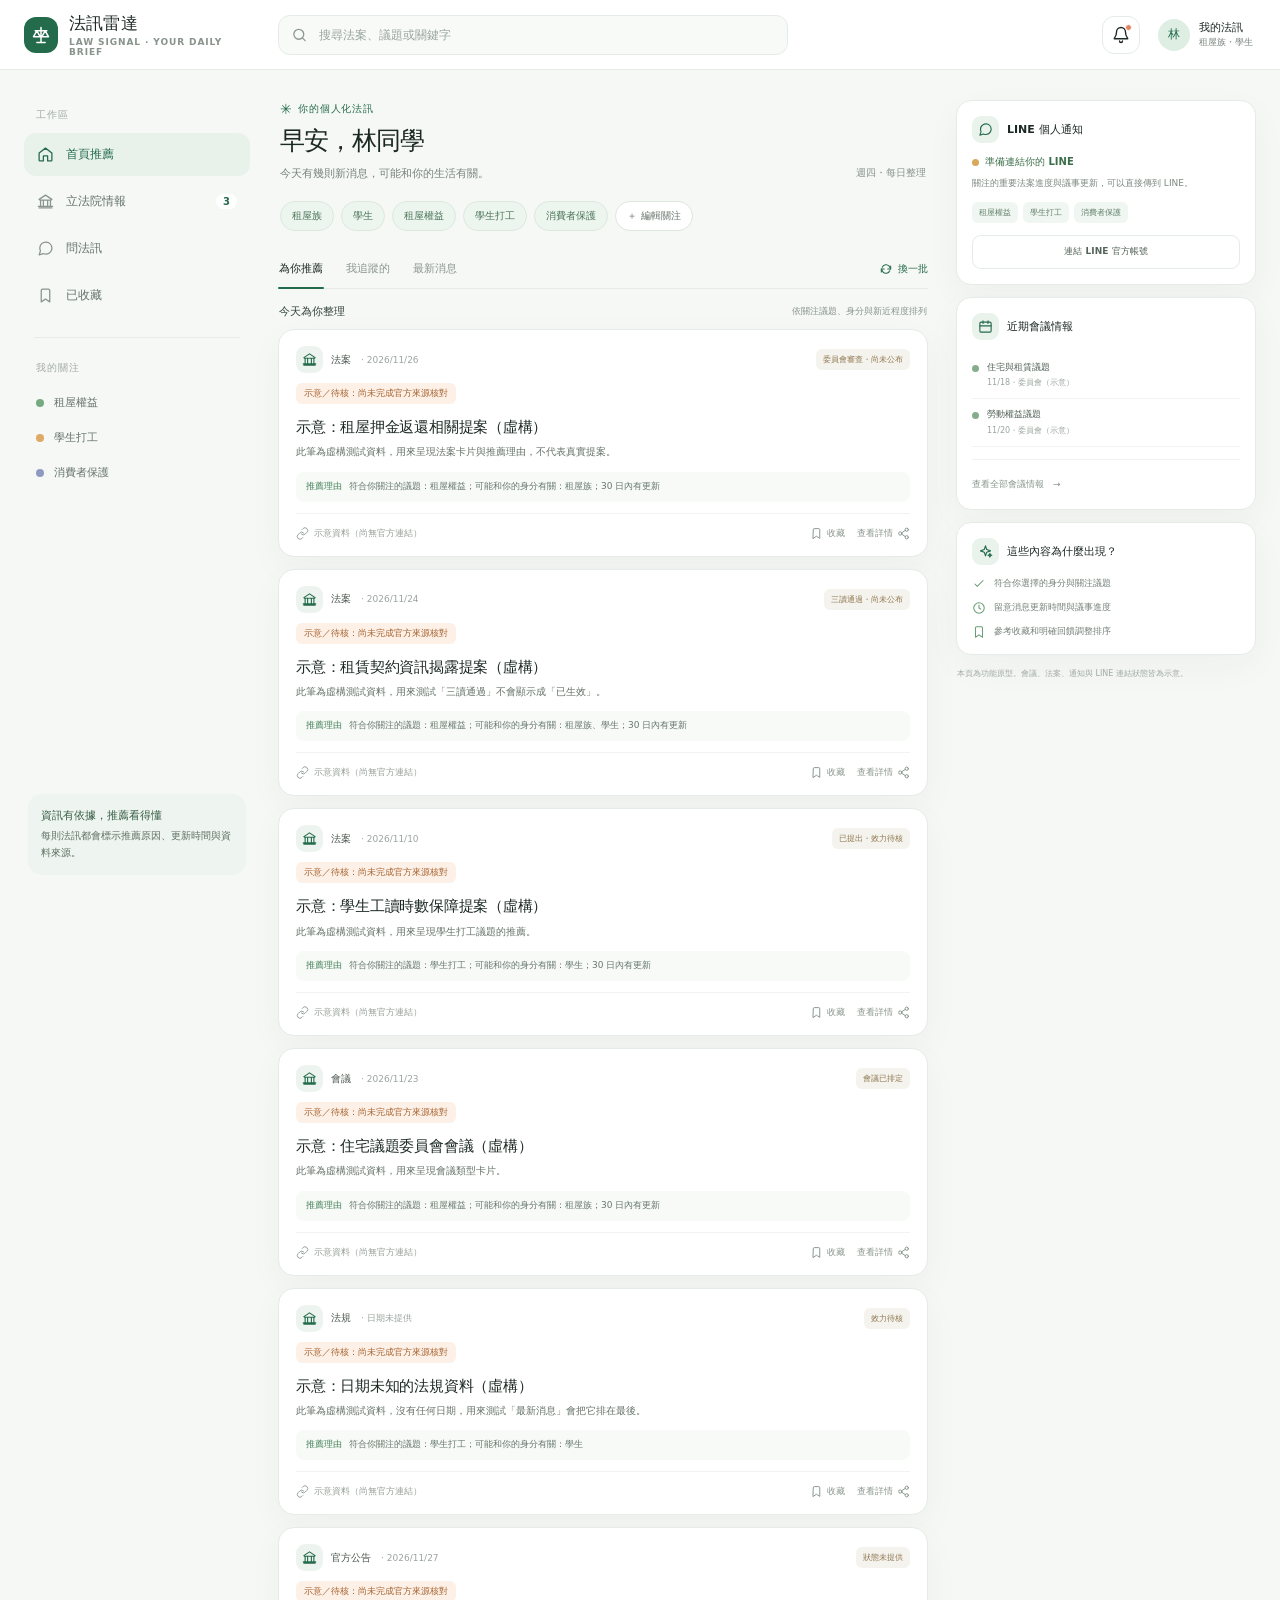
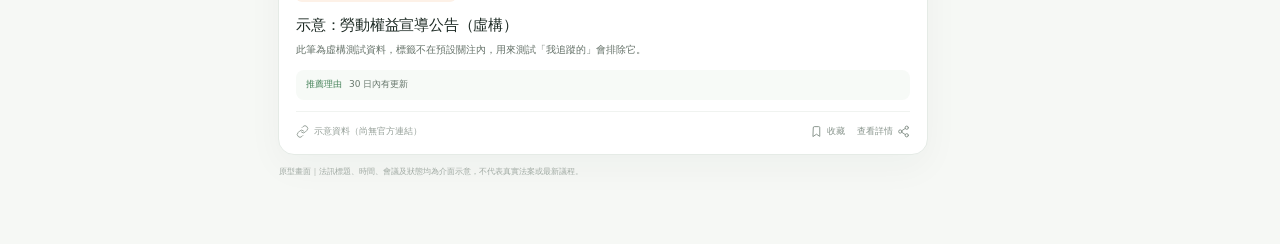
==== commit 13eeffba: "feat(#2): 首頁三個檢視接上排序函式，加入推薦理由、待核標示與空狀態" ====
--- a/prototype/index.html
+++ b/prototype/index.html
@@ -12,6 +12,7 @@
     @media(max-width:1000px){.layout{grid-template-columns:190px minmax(0,680px);max-width:920px}.rail{grid-column:2;display:grid;grid-template-columns:1fr 1fr;gap:10px;padding-top:0}.rail-card{margin:0}.fine-print{grid-column:1/-1}.brand{width:190px}}
     @media(max-width:680px){.topbar{height:60px;padding:0 14px;gap:10px}.brand{width:auto;min-width:0;font-size:14px}.brand-mark{width:33px;height:33px}.brand small{display:none}.searchbox{display:none}.top-actions{gap:6px}.profile-copy{display:none}.profile-button{padding:0 0 0 2px}.icon-button{width:35px;height:35px}.layout{display:block;padding:18px 13px 82px}.sidebar{display:none}.main{width:100%}.welcome h1{font-size:22px}.welcome-row{align-items:flex-start}.date-label{display:none}.identity-row{margin:14px 0 15px}.tabs{gap:17px}.tab{font-size:10px}.story{padding:14px 13px 12px}.story-title{font-size:14px}.story-summary{font-size:10px}.story-actions{gap:8px}.rail{display:grid;grid-template-columns:1fr;margin-top:15px}.rail-card{padding:14px}.mobile-bottom{position:fixed;bottom:0;left:0;right:0;height:61px;padding:5px 12px max(5px,env(safe-area-inset-bottom));display:flex;justify-content:space-around;background:#ffffffed;backdrop-filter:blur(14px);border-top:1px solid var(--line);z-index:25}.mobile-bottom button{border:0;background:transparent;color:#869189;display:flex;flex-direction:column;align-items:center;justify-content:center;gap:3px;min-width:57px;font-size:8px}.mobile-bottom button.active{color:var(--green);font-weight:700}.mobile-bottom svg{width:18px;height:18px}.page-heading h1{font-size:21px}.settings-grid{grid-template-columns:1fr}.chat-wrap{min-height:calc(100vh - 210px)}.story-hero{height:105px}}
     @media(prefers-reduced-motion:reduce){*,*:before,*:after{scroll-behavior:auto!important;transition:none!important}}
+    .pending-badge{display:inline-block;margin-top:10px;padding:4px 8px;border-radius:6px;background:#fdf1e7;color:#a5622f;font-size:9px;font-weight:700}.story-top{flex-wrap:wrap}.source-meta a{color:var(--green)}.empty-action{width:auto;margin-top:12px;padding:0 14px}
   </style>
 </head>
 <body>
@@ -112,14 +113,14 @@
   <div class="modal-backdrop" id="interest-modal" role="dialog" aria-modal="true" aria-labelledby="interest-title"><div class="modal"><div class="modal-top"><div><h2 id="interest-title">編輯你的關注</h2><p>選擇與你相關的身分和主題，首頁會依此調整推薦。設定只儲存在這台裝置。</p></div><button class="modal-close" data-close-modal aria-label="關閉"><svg><use href="#i-x"/></svg></button></div><div class="option-group"><h3>我的身分</h3><div class="option-grid" data-group="identity"><button class="option-chip selected">租屋族</button><button class="option-chip selected">學生</button><button class="option-chip">勞工</button><button class="option-chip">新手爸媽</button><button class="option-chip">小型商家</button><button class="option-chip">照顧者</button></div></div><div class="option-group"><h3>我關注的議題</h3><div class="option-grid" data-group="topics"><button class="option-chip selected">租屋權益</button><button class="option-chip selected">學生打工</button><button class="option-chip selected">消費者保護</button><button class="option-chip">勞動保障</button><button class="option-chip">個資與數位權益</button><button class="option-chip">交通安全</button></div></div><div class="modal-footer"><button class="outline-button" data-close-modal>取消</button><button class="solid-button" id="save-interests">儲存設定</button></div></div></div>
   <div class="modal-backdrop" id="detail-modal" role="dialog" aria-modal="true" aria-labelledby="detail-title"><div class="modal"><div class="modal-top"><div><h2 id="detail-title">法訊詳細內容</h2><p id="detail-desc"></p></div><button class="modal-close" data-close-modal aria-label="關閉"><svg><use href="#i-x"/></svg></button></div><div class="detail-source" id="detail-source"></div><div class="modal-footer"><button class="outline-button" data-close-modal>關閉</button><button class="solid-button" id="detail-save">收藏這則法訊</button></div></div></div>
   <div class="toast" id="toast" role="status" aria-live="polite"></div>
+  <script src="demo-items.js"></script>
+  <script src="recommendation.js"></script>
   <script>
-    const stories=[
-      {id:"rent",category:"租屋權益",source:"立法院議事資料・示意",time:"約 20 分鐘前・示意",tag:"審查進度示意",title:"租屋相關議題出現新進度",summary:"整理近期與租屋權益相關的提案與會議資訊，讓你快速掌握議題目前走到哪裡。正式版會附官方議程、提案紀錄與更新日期。",reason:"你追蹤「租屋權益」，這則議題有新的進度欄位更新。",score:98,kind:"議事追蹤",hero:true},
-      {id:"work",category:"學生打工",source:"立法院議事資料・示意",time:"今天 09:10・示意",tag:"會議議程示意",title:"本週勞動議題會議重點整理",summary:"快速看懂相關會議預計討論什麼、哪些資料仍待確認，以及後續可以追蹤的進度。",reason:"符合你的「學生」身分與「學生打工」關注標籤。",score:88,kind:"會議情報"},
-      {id:"consumer",category:"消費者保護",source:"官方資料來源待串接",time:"昨天・示意",tag:"政策更新示意",title:"消費者權益相關政策資訊更新",summary:"原型示範如何彙整政策說明、適用情境與官方問答來源；正式內容會保留原始連結。",reason:"你追蹤「消費者保護」，且這則內容有近期更新。",score:72,kind:"政策法訊"},
-      {id:"privacy",category:"個資與數位權益",source:"資料來源待串接",time:"11/11・示意",tag:"延伸閱讀示意",title:"個人資料使用議題：可以先看哪些官方說明？",summary:"整理主管機關公開說明與常見問題，方便你從原始資料確認細節。",reason:"此議題與你常閱讀的數位權益主題相近。",score:58,kind:"官方說明"}
-    ];
-    const feedModes={"for-you":{title:"今天為你整理",subtitle:"依關注身分、相關程度與新近程度排列"},following:{title:"你追蹤的議題",subtitle:"只顯示你主動追蹤的身分與議題"},latest:{title:"最新法訊",subtitle:"依消息時間排列，保留與你的標籤關聯提示"}};
+    const newsItems=window.DEMO_NEWS_ITEMS||[];
+    const RECORD_TYPES={bill:"法案",meeting:"會議",regulation:"法規",official_notice:"官方公告"};
+    const BILL_STAGES={proposed:"已提出",first_reading:"一讀／交付審查",committee_review:"委員會審查",party_negotiation:"黨團協商",second_reading:"二讀",third_reading_passed:"三讀通過",executive_reconsideration:"覆議程序",legislative_reconsideration:"復議程序",rejected:"未通過／不予審議",withdrawn:"撤回",unknown:"狀態待核"};
+    const LEGAL_EFFECTS={not_promulgated:"尚未公布",promulgated_effective_date_pending:"已公布，施行日待確認",effective:"已施行",repealed_or_expired:"已廢止／失效",unknown:"效力待核",not_applicable:"不適用"};
+    const MEETING_STATUS={scheduled:"已排定",held:"已舉行",postponed:"延期",cancelled:"取消",unknown:"待核"};    const feedModes={"for-you":{title:"今天為你整理",subtitle:"依關注議題、身分與新近程度排列"},following:{title:"你追蹤的議題",subtitle:"只顯示符合你議題或身分標籤的內容，依更新時間排列"},latest:{title:"最新法訊",subtitle:"依更新時間排列，沒有日期的排最後"}};
     const saved=new Set(JSON.parse(localStorage.getItem("lawradar-saved")||"[]"));
     const defaults={identity:["租屋族","學生"],topics:["租屋權益","學生打工","消費者保護"]};
     let interests=JSON.parse(localStorage.getItem("lawradar-interests")||"null")||defaults;
@@ -128,21 +129,102 @@
     const icon=(name)=>`<svg aria-hidden="true"><use href="#i-${name}"/></svg>`;
     function esc(value){return String(value).replace(/[&<>"']/g,c=>({"&":"&amp;","<":"&lt;",">":"&gt;",'"':"&quot;","'":"&#39;"}[c]))}
     function showToast(message){const el=$("#toast");el.textContent=message;el.classList.add("show");clearTimeout(toastTimer);toastTimer=setTimeout(()=>el.classList.remove("show"),2400)}
-    function renderStories(items,target){target.innerHTML=items.map(s=>`<article class="story" data-story="${s.id}"><div class="story-top"><span class="source-avatar">${icon("landmark")}</span><span class="source-name">${esc(s.kind)}</span><span class="story-time">· ${esc(s.time)}</span><span class="story-tag">${esc(s.tag)}</span></div>${s.hero?`<div class="story-hero"><span class="hero-label">LAW SIGNAL · ISSUE TRACKER</span><span class="hero-title">租屋議題進度追蹤</span><span class="hero-mark">${icon("landmark")}</span></div>`:""}<h2 class="story-title">${esc(s.title)}</h2><p class="story-summary">${esc(s.summary)}</p><div class="relevance"><b>為你推薦</b><span>${esc(s.reason)}</span></div><div class="story-meta"><span class="source-meta">${icon("link")}<span>${esc(s.source)}</span></span><span class="story-actions"><button class="text-action ${saved.has(s.id)?"saved":""}" data-save="${s.id}" aria-label="${saved.has(s.id)?"取消收藏":"收藏"}">${icon("bookmark")}${saved.has(s.id)?"已收藏":"收藏"}</button><button class="text-action" data-detail="${s.id}">查看詳情 ${icon("share")}</button></span></div></article>`).join("");}
-    function filteredStories(){let list=[...stories];if(activeFeed==="following")list=list.filter(s=>interests.topics.includes(s.category)||s.category==="學生打工");if(activeFeed==="latest")list.reverse();else if(activeFeed==="for-you")list.sort((a,b)=>b.score-a.score);if(refresh%2)list=list.slice(1).concat(list.slice(0,1));const q=$("#search-input").value.trim().toLowerCase();if(q)list=list.filter(s=>(s.title+s.summary+s.category+s.kind).toLowerCase().includes(q));return list}
-    function renderFeed(){renderStories(filteredStories(),$("#feed-list"));$("#feed-title").textContent=feedModes[activeFeed].title;$("#feed-subtitle").textContent=feedModes[activeFeed].subtitle}
+    function formatTime(item){
+      const t=LawRadarRanking.getTime(item);
+      if(t===null)return "日期未提供";
+      const d=new Date(t);
+      return `${d.getFullYear()}/${d.getMonth()+1}/${d.getDate()}`;
+    }
+    function statusText(item){
+      const parts=[];
+      if(item.billStage)parts.push(BILL_STAGES[item.billStage]||item.billStage);
+      if(item.legalEffect)parts.push(LEGAL_EFFECTS[item.legalEffect]||item.legalEffect);
+      if(item.meetingStatus)parts.push("會議"+(MEETING_STATUS[item.meetingStatus]||item.meetingStatus));
+      if(item.sourceStatusText)parts.push(item.sourceStatusText);
+      return parts.length?parts.join("・"):"狀態未提供";
+    }
+    function currentProfile(){
+      return {topicTags:interests.topics,audienceTags:interests.identity};
+    }
+    function tagReasons(item){
+      const p=currentProfile();
+      const tags=item.topicTags.filter(t=>p.topicTags.includes(t)).concat(item.audienceTags.filter(t=>p.audienceTags.includes(t)));
+      return tags.length?["符合你追蹤的："+tags.join("、")]:[];
+    }
+    function renderStories(entries,target){
+      target.innerHTML=entries.map(entry=>{
+        const s=entry.item;
+        const reasons=(entry.reasons||[]).join("；");
+        const sourceName=esc(s.source.organization||"來源未提供");
+        const sourceHtml=s.source.url?`<a href="${esc(s.source.url)}" target="_blank" rel="noopener">${sourceName}</a>`:`${sourceName}（尚無官方連結）`;
+        return `<article class="story" data-story="${esc(s.id)}">
+          <div class="story-top"><span class="source-avatar">${icon("landmark")}</span><span class="source-name">${esc(RECORD_TYPES[s.recordType]||s.recordType)}</span><span class="story-time">· ${esc(formatTime(s))}</span><span class="story-tag">${esc(statusText(s))}</span></div>
+          ${LawRadarRanking.isUnverified(s)?`<span class="pending-badge">示意／待核：尚未完成官方來源核對</span>`:""}
+          <h2 class="story-title">${esc(s.title)}</h2>
+          <p class="story-summary">${esc(s.summary)}</p>
+          ${reasons?`<div class="relevance"><b>推薦理由</b><span>${esc(reasons)}</span></div>`:""}
+          <div class="story-meta"><span class="source-meta">${icon("link")}<span>${sourceHtml}</span></span><span class="story-actions"><button class="text-action ${saved.has(s.id)?"saved":""}" data-save="${esc(s.id)}">${icon("bookmark")}${saved.has(s.id)?"已收藏":"收藏"}</button><button class="text-action" data-detail="${esc(s.id)}">查看詳情 ${icon("share")}</button></span></div>
+        </article>`;
+      }).join("");
+    }
+    function getFeedEntries(){
+      const profile=currentProfile();
+      let entries;
+      if(activeFeed==="for-you"){
+        entries=LawRadarRanking.rankNewsItems(newsItems,profile,new Date());
+      }else if(activeFeed==="following"){
+        entries=LawRadarRanking.followingNewsItems(newsItems,profile).map(item=>({item,reasons:tagReasons(item)}));
+      }else{
+        entries=LawRadarRanking.latestNewsItems(newsItems).map(item=>({item,reasons:[]}));
+      }
+      const q=$("#search-input").value;
+      return entries.filter(e=>LawRadarRanking.matchesQuery(e.item,q));
+    }
+    function renderFeed(){
+      const entries=getFeedEntries();
+      const target=$("#feed-list");
+      const q=$("#search-input").value.trim();
+      if(entries.length>0){
+        renderStories(entries,target);
+      }else if(q){
+        target.innerHTML=`<div class="saved-empty">${icon("search")}<strong>找不到符合「${esc(q)}」的法訊</strong><p>試試其他關鍵字，或清除搜尋。</p><button class="outline-button empty-action" data-clear-search>清除搜尋</button></div>`;
+      }else if(activeFeed==="following"){
+        target.innerHTML=`<div class="saved-empty">${icon("bookmark")}<strong>目前沒有符合你追蹤標籤的法訊</strong><p>新增關注的議題或身分後，相關內容會出現在這裡。</p><button class="outline-button empty-action" data-open-interests>編輯關注</button></div>`;
+      }else{
+        target.innerHTML=`<div class="saved-empty">${icon("info")}<strong>目前沒有法訊資料</strong><p>資料尚未載入。</p></div>`;
+      }
+      $("#feed-title").textContent=feedModes[activeFeed].title;
+      $("#feed-subtitle").textContent=feedModes[activeFeed].subtitle;
+    }
+
+    
     function updateSavedCount(){const badge=$(".saved-count");badge.hidden=!saved.size;badge.textContent=saved.size;localStorage.setItem("lawradar-saved",JSON.stringify([...saved]))}
-    function renderSaved(){const target=$("#saved-list"),items=stories.filter(s=>saved.has(s.id));if(!items.length){target.innerHTML=`<div class="saved-empty">${icon("bookmark")}<strong>還沒有收藏法訊</strong><p>在首頁點選「收藏」，重要內容就會留在這裡。</p></div>`;return}renderStories(items,target)}
+    function renderSaved(){
+      const target=$("#saved-list"),items=newsItems.filter(s=>saved.has(s.id));
+      if(!items.length){target.innerHTML=`<div class="saved-empty">${icon("bookmark")}<strong>還沒有收藏法訊</strong><p>在首頁點選「收藏」，重要內容就會留在這裡。</p></div>`;return}
+      renderStories(items.map(item=>({item,reasons:[]})),target);
+    }
     function updateInterests(){const all=[...interests.identity,...interests.topics];$("#identity-row").innerHTML=all.map(t=>`<span class="pill">${esc(t)}</span>`).join("")+`<button class="pill add" data-open-interests><span>＋</span> 編輯關注</button>`;$("#settings-tags").innerHTML=all.map(t=>`<span class="pill">${esc(t)}</span>`).join("");$("#sidebar-topics").innerHTML=(interests.topics.length?interests.topics:["尚未選擇議題"]).slice(0,4).map(t=>`<div class="topic-shortcut"><span class="topic-color"></span>${esc(t)}</div>`).join("");$("#rail-notify-chips").innerHTML=(interests.topics.length?interests.topics:["尚未選擇議題"]).slice(0,3).map(t=>`<span class="notify-chip">${esc(t)}</span>`).join("");localStorage.setItem("lawradar-interests",JSON.stringify(interests));renderFeed()}
     function renderLine(){const status=$("#rail-line-status"),button=$("#rail-line-button"),setting=$("#line-status-text");status.innerHTML=`<span class="status-dot" style="${lineConnected?"background:#5da66e":"background:#d8a85b"}"></span>${lineConnected?"LINE 官方帳號已連結（示意）":"準備連結你的 LINE"}`;button.textContent=lineConnected?"管理 LINE 通知偏好":"連結 LINE 官方帳號";setting.textContent=lineConnected?"LINE 官方帳號已連結（示意）":"尚未連結 LINE 帳號";$("#connect-line").textContent=lineConnected?"解除連結（示意）":"連結 LINE（示意）"}
     function showView(name){const view=$("#view-"+name);if(!view)return;$$(".view").forEach(v=>v.classList.toggle("active",v===view));$$("[data-view]").forEach(b=>b.classList.toggle("active",b.dataset.view===name));if(name==="saved")renderSaved();window.scrollTo({top:0,behavior:"smooth"})}
     function openInterestModal(){const modal=$("#interest-modal");$$(".option-chip",modal).forEach(b=>{const arr=b.closest("[data-group]").dataset.group==="identity"?interests.identity:interests.topics;b.classList.toggle("selected",arr.includes(b.textContent.trim()))});modal.classList.add("open")}
     function toggleLine(){lineConnected=!lineConnected;localStorage.setItem("lawradar-line",lineConnected?"yes":"no");renderLine();showToast(lineConnected?"已切換為 LINE 已連結示意狀態":"已切換為尚未連結示意狀態")}
-    function openDetails(id){detailStory=stories.find(s=>s.id===id);if(!detailStory)return;$("#detail-title").textContent=detailStory.title;$("#detail-desc").textContent=detailStory.summary;$("#detail-source").innerHTML=`<b>推薦原因：</b>${esc(detailStory.reason)}<br><b>資料來源：</b>${esc(detailStory.source)}<br><b>更新時間：</b>${esc(detailStory.time)}<br><br>正式版會連結至原始官方紀錄，並顯示資料更新時間。這裡的議題與狀態文字皆為原型示意。`;$("#detail-save").textContent=saved.has(id)?"取消收藏":"收藏這則法訊";$("#detail-modal").classList.add("open")}
+    function openDetails(id){
+      const item=newsItems.find(s=>s.id===id);
+      if(!item)return;
+      detailStory=item;
+      const src=item.source;
+      $("#detail-title").textContent=item.title;
+      $("#detail-desc").textContent=item.summary;
+      $("#detail-source").innerHTML=`<b>資料類型：</b>${esc(RECORD_TYPES[item.recordType]||item.recordType)}<br><b>狀態：</b>${esc(statusText(item))}<br><b>資料時間：</b>${esc(formatTime(item))}<br><b>資料來源：</b>${esc(src.organization||"未提供")}${src.url?`（<a href="${esc(src.url)}" target="_blank" rel="noopener">開啟官方來源</a>）`:"（尚無官方連結）"}<br><b>核對狀態：</b>${LawRadarRanking.isUnverified(item)?"示意／待核，不可當作已核實法訊":"已核對"}`;
+      $("#detail-save").textContent=saved.has(id)?"取消收藏":"收藏這則法訊";
+      $("#detail-modal").classList.add("open");
+    }
     function sendChat(text){const log=$("#chat-log"),q=text.trim();if(!q)return;const user=document.createElement("div");user.className="chat-message";user.textContent=q;log.append(user);const answer=document.createElement("div");answer.className="chat-answer";const known=q.includes("來源")||q.includes("依據");answer.innerHTML=known?"正式版預計優先引用立法院議事資料、全國法規資料庫及主管機關公告，並附上原始連結與資料日期。這個原型沒有連接資料庫，因此目前不能提供已核實的法規答案。<span class=\"answer-source\">來源策略示意｜正式版需顯示實際文件名稱、發布機關、日期與連結</span>":"我目前沒有連接官方法規或議事資料，無法核實這個議題的實際規定或最新進度。為了避免提供錯誤答案，這裡先不推測。正式版會先查找官方來源，再附上文件、條文或會議紀錄；若找不到可靠依據，會明確說明無法確認。<span class=\"answer-source\">目前狀態：尚未查詢官方資料｜回答示意，不是法律意見</span>";log.append(answer);$("#chat-input").value="";log.scrollTop=log.scrollHeight}
     document.addEventListener("click",e=>{const nav=e.target.closest("[data-view]");if(nav){showView(nav.dataset.view);return}const open=e.target.closest("[data-open-interests]");if(open){openInterestModal();return}const close=e.target.closest("[data-close-modal]");if(close){e.target.closest(".modal-backdrop").classList.remove("open");return}const option=e.target.closest(".option-chip");if(option){option.classList.toggle("selected");return}const save=e.target.closest("[data-save]");if(save){const id=save.dataset.save;saved.has(id)?saved.delete(id):saved.add(id);updateSavedCount();renderFeed();renderSaved();if(detailStory?.id===id)$("#detail-save").textContent=saved.has(id)?"取消收藏":"收藏這則法訊";showToast(saved.has(id)?"已加入收藏":"已取消收藏");return}const detail=e.target.closest("[data-detail]");if(detail){openDetails(detail.dataset.detail);return}const tab=e.target.closest("[data-feed]");if(tab){activeFeed=tab.dataset.feed;refresh=0;$$("[data-feed]").forEach(b=>{b.classList.toggle("selected",b===tab);b.setAttribute("aria-selected",String(b===tab))});renderFeed();return}const prompt=e.target.closest(".prompt-chip");if(prompt){sendChat(prompt.textContent);return}});
     $("#save-interests").addEventListener("click",()=>{const modal=$("#interest-modal");interests={identity:$$('[data-group="identity"] .option-chip.selected',modal).map(b=>b.textContent.trim()),topics:$$('[data-group="topics"] .option-chip.selected',modal).map(b=>b.textContent.trim())};updateInterests();modal.classList.remove("open");showToast("關注設定已儲存")});
-    $("#refresh-feed").addEventListener("click",()=>{refresh++;renderFeed();showToast("已依你的關注更新推薦")});
+    $("#refresh-feed").addEventListener("click",()=>{renderFeed();showToast("已重新整理")});
+    document.addEventListener("click",e=>{if(e.target.closest("[data-clear-search]")){$("#search-input").value="";renderFeed()}});
     $("#search-input").addEventListener("input",()=>{if(!$("#view-home").classList.contains("active"))showView("home");renderFeed()});
     $("#rail-line-button").addEventListener("click",()=>lineConnected?showView("settings"):toggleLine());$("#connect-line").addEventListener("click",toggleLine);
     $("#detail-save").addEventListener("click",()=>{if(!detailStory)return;const id=detailStory.id;saved.has(id)?saved.delete(id):saved.add(id);updateSavedCount();renderFeed();renderSaved();$("#detail-save").textContent=saved.has(id)?"取消收藏":"收藏這則法訊";showToast(saved.has(id)?"已加入收藏":"已取消收藏")});
@@ -152,4 +234,4 @@
   </script>
 </body>
 </html>
-
+
